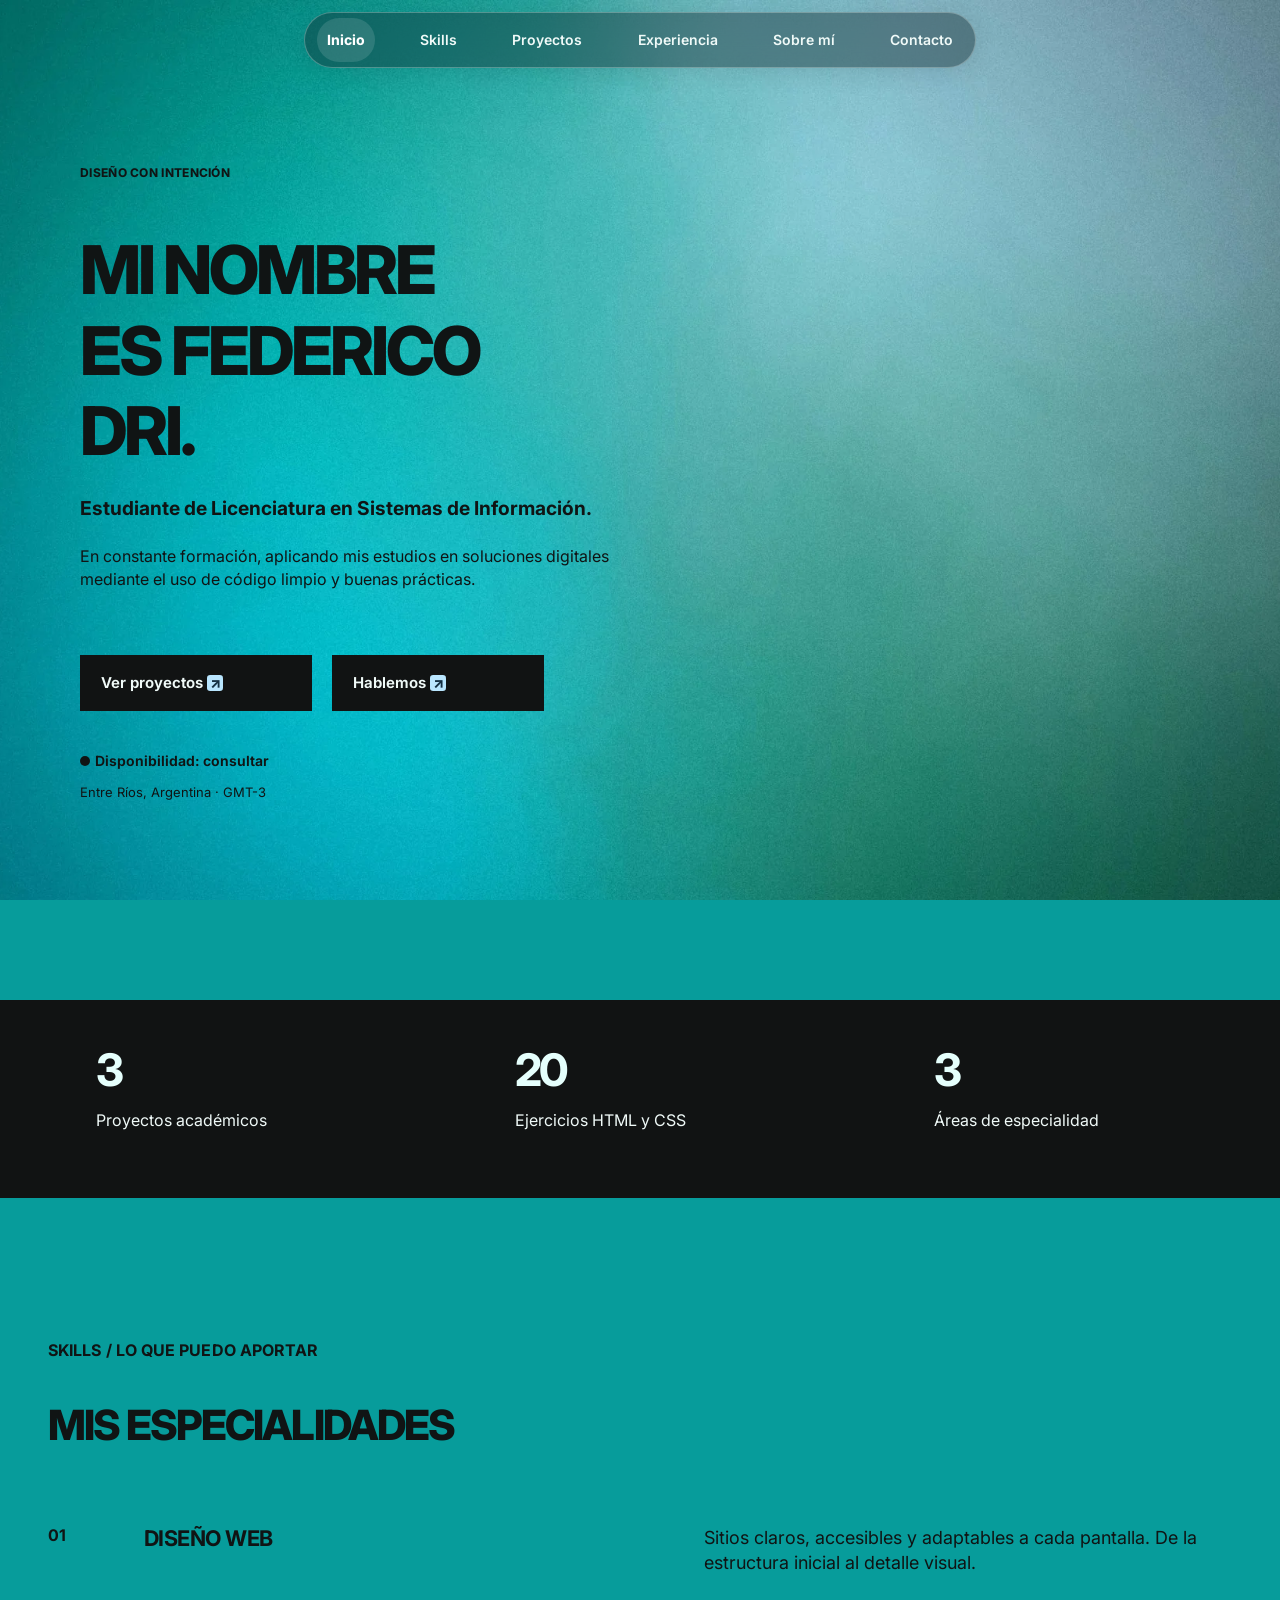
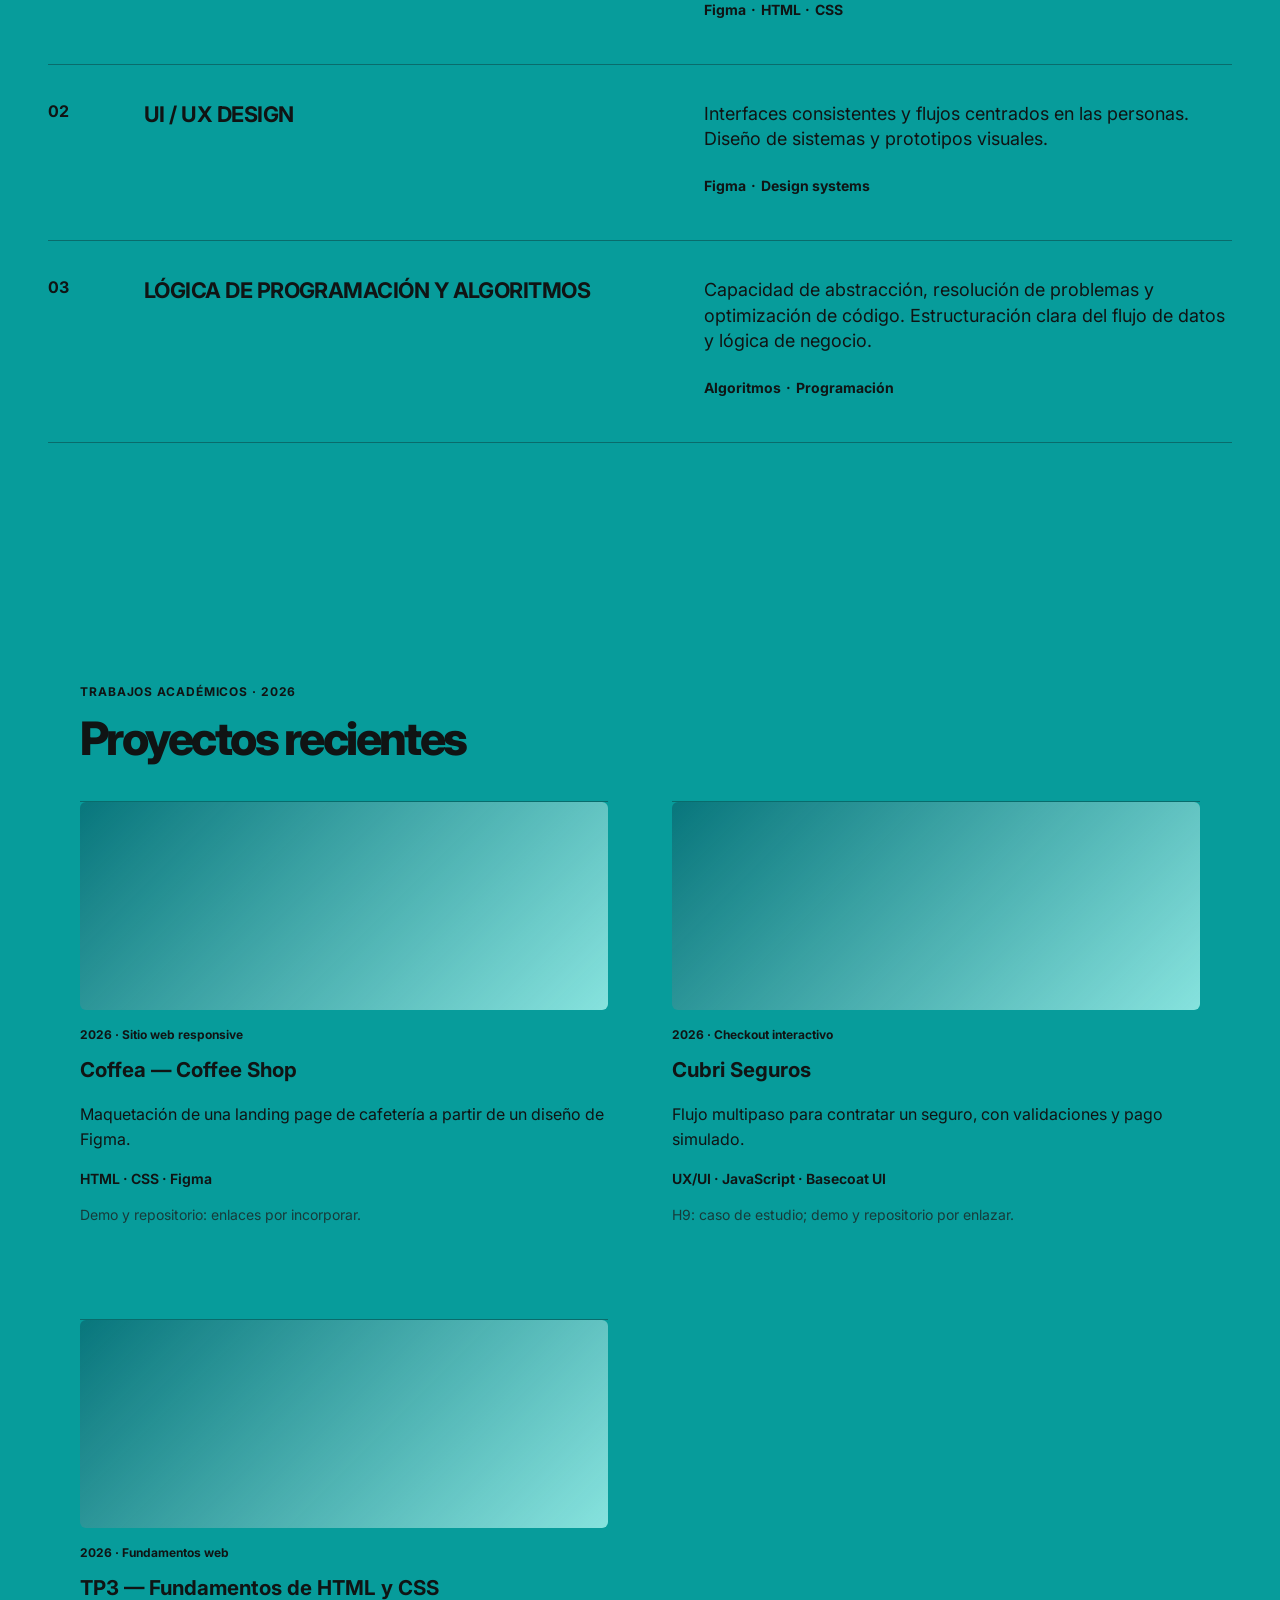
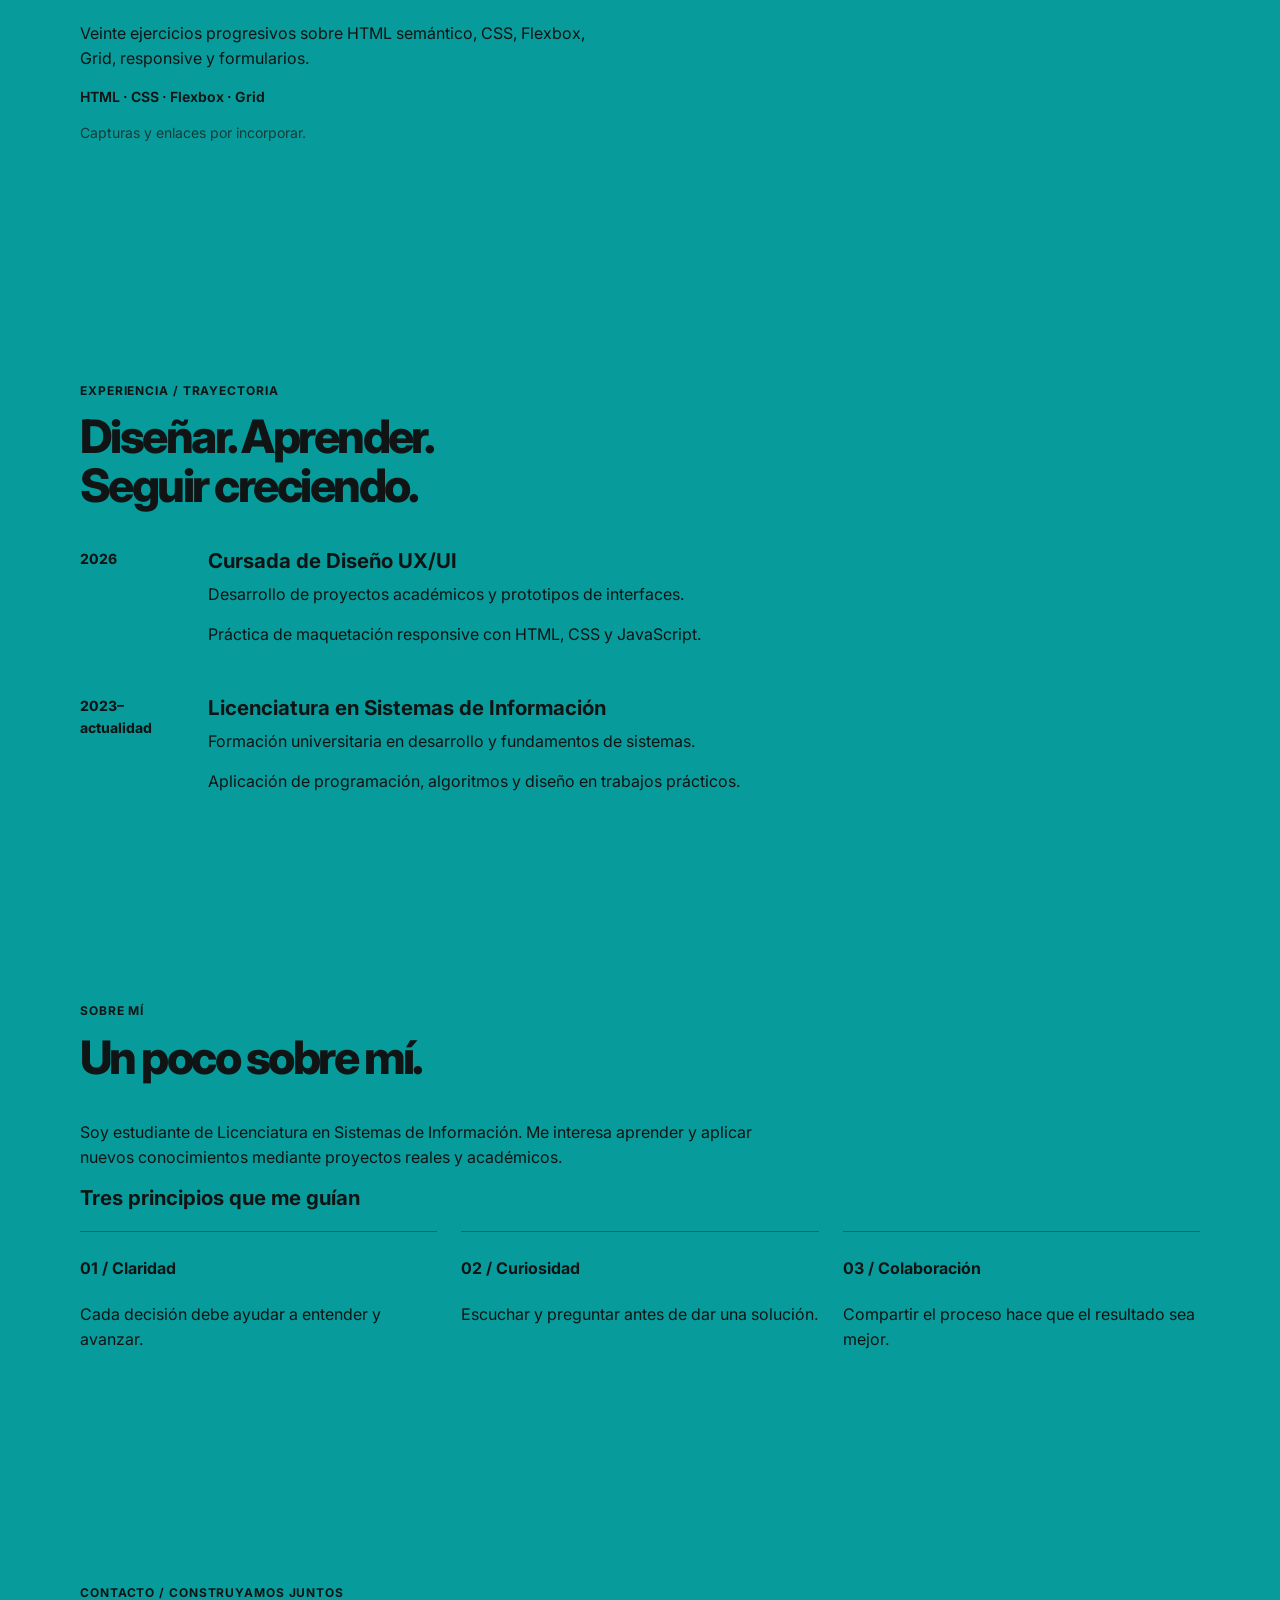
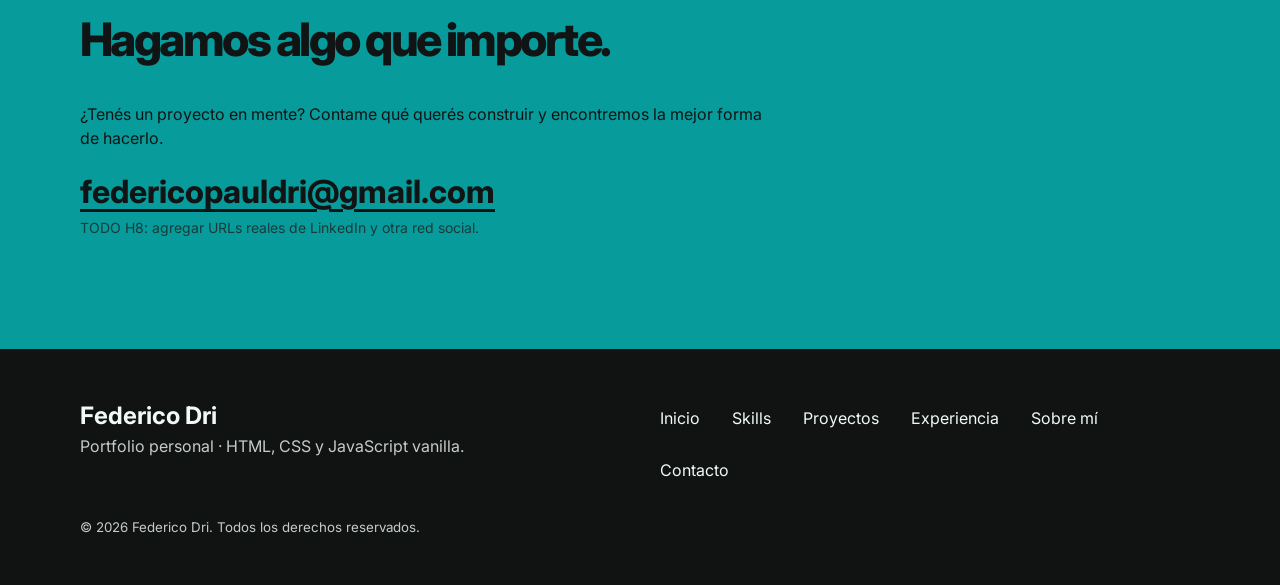
==== index.html @ 5d0cd172 "implementación de sección de habilidades responsive" ====
<!doctype html>
<html lang="es">
<head>
  <meta charset="utf-8">
  <meta name="viewport" content="width=device-width, initial-scale=1">
  <meta name="theme-color" content="#102322">
  <meta name="description" content="Portfolio de Federico Dri, estudiante de Licenciatura en Sistemas de Información. Proyectos académicos de desarrollo web y diseño UX/UI.">
  <meta property="og:type" content="website">
  <meta property="og:locale" content="es_AR">
  <meta property="og:title" content="Federico Dri | Portfolio personal">
  <meta property="og:description" content="Proyectos de desarrollo web, HTML, CSS y UX/UI realizados durante mi formación.">
  <!-- TODO H10: reemplazar con la URL HTTPS absoluta tras publicar el sitio. -->
  <meta property="og:image" content="assets/og/portada-prototipo.webp">
  <link rel="icon" type="image/svg+xml" href="assets/icons/favicon.svg">
  <!-- Inter como aproximación visual; confirmar familia y pesos exactos en Figma. -->
  <link rel="preconnect" href="https://fonts.googleapis.com">
  <link rel="preconnect" href="https://fonts.gstatic.com" crossorigin>
  <link href="https://fonts.googleapis.com/css2?family=Inter:wght@400;500;600;650;700;750;800&display=swap" rel="stylesheet">
  <link rel="stylesheet" href="css/tokens.css">
  <link rel="stylesheet" href="css/base.css">
  <link rel="stylesheet" href="css/layout.css">
  <link rel="stylesheet" href="css/components.css">
  <link rel="stylesheet" href="css/responsive.css">
  <script src="js/main.js" defer></script>
  <title>Federico Dri | Portfolio personal</title>
</head>
<body>
  <a class="skip-link" href="#contenido">Saltar al contenido principal</a>

  <!-- H3: navbar flotante desktop, cápsula FD + menú mobile accesible. -->
  <header class="site-header">
    <div class="container site-header__inner">
      <a class="brand" href="#inicio" aria-label="Federico Dri, ir al inicio">FD</a>
      <button class="menu-toggle" type="button" aria-label="Abrir menú" aria-controls="navegacion-principal" aria-expanded="false">
        <span aria-hidden="true"></span><span aria-hidden="true"></span><span aria-hidden="true"></span>
      </button>
      <nav class="site-nav" id="navegacion-principal" aria-label="Navegación principal">
        <ul class="site-nav__list">
          <li><a href="#inicio" aria-current="location">Inicio</a></li>
          <li><a href="#skills">Skills</a></li>
          <li><a href="#proyectos">Proyectos</a></li>
          <li><a href="#experiencia">Experiencia</a></li>
          <li><a href="#sobre-mi">Sobre mí</a></li>
          <li><a href="#contacto">Contacto</a></li>
        </ul>
      </nav>
    </div>
  </header>

  <main id="contenido">
    <!-- H4: Hero y métricas basados en las exportaciones desktop 1920px y mobile 390px. -->
    <section class="section section--hero" id="inicio" aria-labelledby="titulo-inicio">
      <div class="container hero-content">
        <div class="hero-main">
          <p class="eyebrow hero-eyebrow">Diseño con intención</p>
          <h1 class="hero-title" id="titulo-inicio"><span class="hero-title__line">Mi nombre</span> <span class="hero-title__line">es Federico</span> <span class="hero-title__line">Dri.</span></h1>
          <p class="hero-role">Estudiante de Licenciatura en Sistemas de Información.</p>
          <p class="hero-description">En constante formación, aplicando mis estudios en soluciones digitales mediante el uso de código limpio y buenas prácticas.</p>
          <div class="actions hero-actions">
            <a class="button button--primary" href="#proyectos">Ver proyectos <span class="button__arrow" aria-hidden="true">↗</span></a>
            <a class="button button--secondary" href="#contacto">Hablemos <span class="button__arrow" aria-hidden="true">↗</span></a>
          </div>
        </div>
        <div class="hero-meta">
          <p class="availability">Disponibilidad: consultar</p>
          <p class="location">Entre Ríos, Argentina · GMT-3</p>
        </div>
      </div>
    </section>

    <section class="section section--metrics" id="metricas" aria-labelledby="titulo-metricas">
      <div class="container">
        <h2 class="visually-hidden" id="titulo-metricas">Mi trabajo en números</h2>
        <div class="metrics-grid">
          <!-- Cifras académicas verificables: no se atribuyen años de experiencia laboral. -->
          <div class="metric"><strong>3</strong><span>Proyectos académicos</span></div>
          <div class="metric"><strong>20</strong><span>Ejercicios HTML y CSS</span></div>
          <div class="metric"><strong>3</strong><span>Áreas de especialidad</span></div>
        </div>
      </div>
    </section>

    <!-- H5 — Skills: una sola lista semántica, dos composiciones responsive según Figma. -->
    <section class="section section--skills" id="skills" aria-labelledby="titulo-skills">
      <div class="container">
        <p class="eyebrow skills-eyebrow">
          <span class="skills-desktop-only">Skills / Lo que puedo aportar</span>
          <span class="skills-mobile-only">Skills / Mis especialidades</span>
        </p>
        <h2 class="skills-title" id="titulo-skills">
          Mis especialidades
        </h2>
        <ol class="skills-grid" aria-label="Especialidades y herramientas">
          <li class="skill-row">
            <span class="skill-row__number" aria-hidden="true">01</span>
            <h3>Diseño web</h3>
            <div class="skill-row__details">
              <p>Sitios claros, accesibles y adaptables a cada pantalla. De la estructura inicial al detalle visual.</p>
              <ul class="skill-row__tools" aria-label="Herramientas de diseño web">
                <li>Figma</li><li>HTML</li><li>CSS</li>
              </ul>
            </div>
          </li>
          <li class="skill-row">
            <span class="skill-row__number" aria-hidden="true">02</span>
            <h3>UI / UX Design</h3>
            <div class="skill-row__details">
              <p>Interfaces consistentes y flujos centrados en las personas. Diseño de sistemas y prototipos visuales.</p>
              <ul class="skill-row__tools" aria-label="Herramientas de UI y UX">
                <li>Figma</li><li>Design systems</li>
              </ul>
            </div>
          </li>
          <li class="skill-row">
            <span class="skill-row__number" aria-hidden="true">03</span>
            <h3>Lógica de programación y algoritmos</h3>
            <div class="skill-row__details">
              <p>Capacidad de abstracción, resolución de problemas y optimización de código. Estructuración clara del flujo de datos y lógica de negocio.</p>
              <ul class="skill-row__tools" aria-label="Conocimientos de programación">
                <li>Algoritmos</li><li>Programación</li>
              </ul>
            </div>
          </li>
        </ol>
      </div>
    </section>

    <!-- H6: sustituir los espacios visuales por capturas auténticas de cada trabajo. -->
    <section class="section" id="proyectos" aria-labelledby="titulo-proyectos">
      <div class="container">
        <p class="eyebrow">Trabajos académicos · 2026</p>
        <h2 id="titulo-proyectos">Proyectos recientes</h2>
        <div class="projects-grid">
          <article class="project-card">
            <div class="project-card__media" role="img" aria-label="Imagen de Coffea pendiente de incorporar"></div>
            <div class="project-card__body">
              <p class="project-card__year">2026 · Sitio web responsive</p>
              <h3>Coffea — Coffee Shop</h3>
              <p>Maquetación de una landing page de cafetería a partir de un diseño de Figma.</p>
              <p class="tags">HTML · CSS · Figma</p>
              <p class="pending-note">Demo y repositorio: enlaces por incorporar.</p>
            </div>
          </article>
          <article class="project-card">
            <div class="project-card__media" role="img" aria-label="Imagen de Cubri Seguros pendiente de incorporar"></div>
            <div class="project-card__body">
              <p class="project-card__year">2026 · Checkout interactivo</p>
              <h3>Cubri Seguros</h3>
              <p>Flujo multipaso para contratar un seguro, con validaciones y pago simulado.</p>
              <p class="tags">UX/UI · JavaScript · Basecoat UI</p>
              <p class="pending-note">H9: caso de estudio; demo y repositorio por enlazar.</p>
            </div>
          </article>
          <article class="project-card">
            <div class="project-card__media" role="img" aria-label="Imagen del TP3 de HTML y CSS pendiente de incorporar"></div>
            <div class="project-card__body">
              <p class="project-card__year">2026 · Fundamentos web</p>
              <h3>TP3 — Fundamentos de HTML y CSS</h3>
              <p>Veinte ejercicios progresivos sobre HTML semántico, CSS, Flexbox, Grid, responsive y formularios.</p>
              <p class="tags">HTML · CSS · Flexbox · Grid</p>
              <p class="pending-note">Capturas y enlaces por incorporar.</p>
            </div>
          </article>
        </div>
      </div>
    </section>

    <!-- H7: completar la línea de tiempo usando únicamente experiencias reales. -->
    <section class="section" id="experiencia" aria-labelledby="titulo-experiencia">
      <div class="container">
        <p class="eyebrow">Experiencia / Trayectoria</p>
        <h2 id="titulo-experiencia">Diseñar. Aprender. Seguir creciendo.</h2>
        <ol class="timeline">
          <li><span class="timeline__date">2026</span><div><h3>Cursada de Diseño UX/UI</h3><p>Desarrollo de proyectos académicos y prototipos de interfaces.</p><p>Práctica de maquetación responsive con HTML, CSS y JavaScript.</p></div></li>
          <li><span class="timeline__date">2023–actualidad</span><div><h3>Licenciatura en Sistemas de Información</h3><p>Formación universitaria en desarrollo y fundamentos de sistemas.</p><p>Aplicación de programación, algoritmos y diseño en trabajos prácticos.</p></div></li>
        </ol>
      </div>
    </section>

    <!-- H8: incorporar retrato y revisar el texto definitivo. -->
    <section class="section" id="sobre-mi" aria-labelledby="titulo-sobre-mi">
      <div class="container">
        <p class="eyebrow">Sobre mí</p>
        <h2 id="titulo-sobre-mi">Un poco sobre mí.</h2>
        <p class="section-intro">Soy estudiante de Licenciatura en Sistemas de Información. Me interesa aprender y aplicar nuevos conocimientos mediante proyectos reales y académicos.</p>
        <h3>Tres principios que me guían</h3>
        <div class="principles-grid">
          <article class="info-card"><h4>01 / Claridad</h4><p>Cada decisión debe ayudar a entender y avanzar.</p></article>
          <article class="info-card"><h4>02 / Curiosidad</h4><p>Escuchar y preguntar antes de dar una solución.</p></article>
          <article class="info-card"><h4>03 / Colaboración</h4><p>Compartir el proceso hace que el resultado sea mejor.</p></article>
        </div>
        <!-- TODO H8: imagen personal con texto alternativo significativo. -->
      </div>
    </section>

    <section class="section section--contact" id="contacto" aria-labelledby="titulo-contacto">
      <div class="container">
        <p class="eyebrow">Contacto / Construyamos juntos</p>
        <h2 id="titulo-contacto">Hagamos algo que importe.</h2>
        <p class="section-intro">¿Tenés un proyecto en mente? Contame qué querés construir y encontremos la mejor forma de hacerlo.</p>
        <a class="contact-email" href="mailto:federicopauldri@gmail.com">federicopauldri@gmail.com</a>
        <p class="pending-note">TODO H8: agregar URLs reales de LinkedIn y otra red social.</p>
      </div>
    </section>
  </main>

  <footer class="site-footer">
    <div class="container footer-inner">
      <div><strong>Federico Dri</strong><p>Portfolio personal · HTML, CSS y JavaScript vanilla.</p></div>
      <nav aria-label="Navegación de pie de página">
        <ul class="footer-links">
          <li><a href="#inicio">Inicio</a></li>
          <li><a href="#skills">Skills</a></li>
          <li><a href="#proyectos">Proyectos</a></li>
          <li><a href="#experiencia">Experiencia</a></li>
          <li><a href="#sobre-mi">Sobre mí</a></li>
          <li><a href="#contacto">Contacto</a></li>
        </ul>
      </nav>
      <small>© 2026 Federico Dri. Todos los derechos reservados.</small>
    </div>
  </footer>
</body>
</html>
---- css/tokens.css ----
/*
 * H2 — Design System / tokens globales.
 * Valores ajustados visualmente con las exportaciones de Figma.
 * Pueden afinarse contra los valores numéricos del panel Design de Figma.
 * Escala espacial: base 4 px (rem basado en 16 px).
 */
:root {
  color-scheme: light;

  /* Colores principales */
  --color-ink: #101414;
  --color-muted: #173b3a;
  --color-on-dark: #f0faf8;
  --color-surface: #111313;
  --color-surface-soft: #163b3a;
  --color-accent: #8cece7;
  --color-accent-deep: #007f80;
  --color-line: rgb(16 20 20 / 35%);
  --color-line-inverse: rgb(240 250 248 / 28%);
  --color-focus: #fff8b8;
  --color-selection: #adf7f1;
  --color-bg-fallback: #079c9b;
  --color-header: rgb(14 35 34 / 95%);
  --color-header-glass: rgb(17 39 43 / 42%);

  /* Familia principal aproximada desde la referencia Figma.
     Importada desde Google Fonts con font-display: swap. */
  --font-body: 'Inter', 'Segoe UI', Arial, sans-serif;

  /* Escala tipográfica (fluida cuando corresponde) */
  --type-xs: 0.75rem;                        /* 12 px */
  --type-sm: 0.875rem;                       /* 14 px */
  --type-base: 1rem;                         /* 16 px */
  --type-lead: clamp(1.05rem, 1.5vw, 1.3rem);
  --type-h1: clamp(2.75rem, 5.2vw, 6rem);
  --type-h2: clamp(2rem, 3.6vw, 4.1rem);
  --type-h3: clamp(1.125rem, 1.6vw, 1.5rem);
  --line-tight: 1.06;
  --line-body: 1.55;
  --tracking-heading: -0.055em;
  --tracking-label: 0.075em;

  /* Sistema de espaciado de 4 / 8 px */
  --space-1: 0.25rem;
  --space-2: 0.5rem;
  --space-3: 0.75rem;
  --space-4: 1rem;
  --space-5: 1.25rem;
  --space-6: 1.5rem;
  --space-8: 2rem;
  --space-10: 2.5rem;
  --space-12: 3rem;
  --space-16: 4rem;
  --space-20: 5rem;
  --space-24: 6rem;

  /* Radios, dimensiones y animación */
  --radius-sm: 0.375rem;
  --radius-md: 0.75rem;
  --radius-pill: 999px;
  --container-width: 1120px;
  --skills-container-width: 85rem; /* 1360px, sección Skills desktop de Figma */
  --header-height: 6rem; /* margen de seguridad para las anclas */
  --nav-max-width: 42rem;
  --nav-height-mobile: 4rem;
  --nav-height-desktop: 3.5rem;
  --section-space: clamp(4.5rem, 9vw, 8rem);
  --duration-fast: 160ms;
  --duration-base: 240ms;
  --ease-out: cubic-bezier(0.2, 0.8, 0.2, 1);
}
---- css/base.css ----
/* H2 — reglas base y criterios globales de legibilidad y accesibilidad. */
*, *::before, *::after { box-sizing: border-box; }
html {
  background-color: var(--color-bg-fallback);
  scroll-padding-top: calc(var(--header-height) + var(--space-4));
  -webkit-text-size-adjust: 100%;
  text-size-adjust: 100%;
}
body {
  margin: 0;
  min-width: 320px;
  color: var(--color-ink);
  font-family: var(--font-body);
  font-size: var(--type-base);
  line-height: var(--line-body);
  /* H3: una sola textura detrás de toda la página, sin repeat-y en mobile. */
  background: transparent;
  isolation: isolate;
  -webkit-font-smoothing: antialiased;
}
/* Capa fija: el contenido se desplaza sin que la imagen se reinicie por secciones. */
body::before {
  content: '';
  position: fixed;
  inset: 0;
  z-index: -1;
  pointer-events: none;
  background: var(--color-bg-fallback) url('../assets/backgrounds/fondo-portfolio.webp') center / cover no-repeat;
}
::selection { background: var(--color-selection); color: var(--color-ink); }
img, picture, video, svg { display: block; max-width: 100%; }
img { height: auto; }
a { color: inherit; text-underline-offset: 0.19em; }
a:hover { text-decoration-thickness: 0.13em; }
button, input, textarea, select { font: inherit; }
button { cursor: pointer; }
:focus-visible {
  outline: 3px solid var(--color-focus);
  outline-offset: 4px;
  box-shadow: 0 0 0 5px var(--color-ink);
}
/* Si el elemento está sobre un fondo claro, el contraste del foco se mantiene. */
:where(main) :focus-visible { outline-color: var(--color-ink); box-shadow: 0 0 0 5px var(--color-focus); }
.visually-hidden {
  position: absolute;
  width: 1px;
  height: 1px;
  padding: 0;
  margin: -1px;
  overflow: hidden;
  clip: rect(0, 0, 0, 0);
  white-space: nowrap;
  border: 0;
}
.skip-link {
  position: fixed;
  z-index: 100;
  top: var(--space-2);
  left: var(--space-2);
  padding: var(--space-3) var(--space-4);
  background: var(--color-on-dark);
  color: var(--color-ink);
  border-radius: var(--radius-sm);
  transform: translateY(-160%);
}
.skip-link:focus { transform: translateY(0); }
.section { scroll-margin-top: calc(var(--header-height) + var(--space-4)); }
@media (prefers-reduced-motion: no-preference) {
  html { scroll-behavior: smooth; }
}
@media (prefers-reduced-motion: reduce) {
  *, *::before, *::after {
    scroll-behavior: auto !important;
    animation-duration: 0.01ms !important;
    animation-iteration-count: 1 !important;
    transition-duration: 0.01ms !important;
  }
}
---- css/layout.css ----
/* H2 — layout global. Se afinan composiciones particulares en H3–H8. */
.container {
  width: min(calc(100% - 2 * var(--space-5)), var(--container-width));
  margin-inline: auto;
}
.section { padding-block: var(--section-space); }
/* H4 — mobile first. El alto reproduce el ritmo de la pantalla de 390 × 1386.
   La sección se estira si el texto aumenta de tamaño por accesibilidad. */
.section--hero {
  display: flex;
  min-height: 69.5rem;
  padding-top: calc(var(--space-12) + var(--space-2));
  padding-bottom: var(--space-6);
}
.section--hero > .container {
  width: min(calc(100% - 3rem), var(--container-width));
}
/* H4 fix: no hacer crecer horizontalmente el hijo flex.
   Se respeta el ancho maximo del .container y los margenes auto lo centran. */
.hero-content {
  flex: 0 1 auto;
  display: flex;
  flex-direction: column;
  justify-content: space-between;
  min-width: 0;
  gap: var(--space-16);
}
.hero-main { min-width: 0; }
.hero-description { max-width: 37rem; }
.section-intro { max-width: 44rem; }
.metrics-grid, .skills-grid, .projects-grid, .principles-grid {
  display: grid;
  grid-template-columns: minmax(0, 1fr);
  gap: var(--space-6);
}
.actions { display: flex; flex-wrap: wrap; gap: var(--space-3); }
.timeline {
  display: grid;
  gap: var(--space-8);
  margin: 0;
  padding: 0;
  list-style: none;
}
.timeline li {
  display: grid;
  grid-template-columns: minmax(5rem, 7rem) minmax(0, 1fr);
  gap: var(--space-4);
}
.site-footer {
  background: var(--color-surface);
  color: var(--color-on-dark);
  padding-block: var(--space-12);
}
.footer-inner { display: grid; gap: var(--space-6); }

/* La barra de métricas conserva tres columnas incluso en mobile. */
.section--metrics > .container { width: min(calc(100% - 3rem), 105.75rem); }
.metrics-grid { grid-template-columns: repeat(3, minmax(0, 1fr)); gap: var(--space-3); }

/* H5 — sección Skills: ancho del prototipo independiente del Hero ya aprobado. */
.section--skills > .container {
  width: min(calc(100% - 3rem), var(--skills-container-width));
}
---- css/components.css ----
/* H3 — cabecera accesible y responsive, fiel a la navegación de Figma. */
.site-header {
  position: sticky;
  top: 0;
  z-index: 50;
  padding-top: var(--space-3);
  color: var(--color-on-dark);
  background: transparent;
}
.site-header__inner {
  position: relative;
  display: flex;
  align-items: center;
  justify-content: space-between;
  gap: var(--space-4);
  width: min(calc(100% - 2 * var(--space-3)), var(--nav-max-width));
  min-height: var(--nav-height-mobile);
  margin-inline: auto;
  padding-inline: var(--space-3);
  border: 1px solid var(--color-line-inverse);
  border-radius: var(--radius-pill);
  background: var(--color-header);
  box-shadow: 0 4px 24px rgb(0 0 0 / 10%);
}
.brand {
  flex: 0 0 auto;
  font-weight: 800;
  font-size: 1.625rem;
  line-height: 1;
  letter-spacing: -0.06em;
  text-decoration: none;
}
.site-nav__list, .footer-links {
  display: flex;
  flex-wrap: wrap;
  align-items: center;
  gap: var(--space-2) var(--space-4);
  padding: 0;
  margin: 0;
  list-style: none;
}
.site-nav a, .footer-links a {
  display: inline-flex;
  align-items: center;
  justify-content: center;
  min-height: 2.75rem;
  padding: 0.55rem 0.5rem;
  text-decoration: none;
  transition: color var(--duration-fast) var(--ease-out), background-color var(--duration-fast) var(--ease-out);
}
.site-nav a { border-radius: var(--radius-pill); font-size: var(--type-sm); font-weight: 600; }
.site-nav a:hover { color: white; background: rgb(255 255 255 / 13%); }
.site-nav a[aria-current="location"] { color: #fff; background: rgb(255 255 255 / 12%); font-weight: 750; }
.site-nav a:active { color: var(--color-accent); background: rgb(255 255 255 / 20%); }
.footer-links a:hover { text-decoration: underline; }
.footer-links a:active { color: var(--color-accent); }
/* Botón nativo: Enter y Space funcionan sin listeners adicionales. */
.menu-toggle {
  display: none;
  flex: 0 0 auto;
  width: 2.75rem;
  height: 2.75rem;
  padding: 0;
  border: 1px solid var(--color-line-inverse);
  border-radius: var(--radius-pill);
  background: transparent;
  color: inherit;
  align-items: center;
  justify-content: center;
  flex-direction: column;
  gap: 5px;
  transition: background-color var(--duration-fast) var(--ease-out), border-color var(--duration-fast) var(--ease-out);
}
.menu-toggle:hover { background: rgb(255 255 255 / 13%); border-color: var(--color-on-dark); }
.menu-toggle:active { background: rgb(255 255 255 / 23%); }
.menu-toggle span {
  display: block;
  width: 1.25rem;
  height: 2px;
  border-radius: 2px;
  background: currentColor;
  transition: transform var(--duration-fast) var(--ease-out), opacity var(--duration-fast) var(--ease-out);
}
.menu-toggle[aria-expanded="true"] span:first-child { transform: translateY(7px) rotate(45deg); }
.menu-toggle[aria-expanded="true"] span:nth-child(2) { opacity: 0; }
.menu-toggle[aria-expanded="true"] span:last-child { transform: translateY(-7px) rotate(-45deg); }
.eyebrow {
  text-transform: uppercase;
  font-size: var(--type-xs);
  font-weight: 700;
  letter-spacing: var(--tracking-label);
}
h1, h2, h3, h4, p { margin-top: 0; }
h1, h2, h3, h4 { text-wrap: balance; }
h1 {
  max-width: 15ch;
  font-size: var(--type-h1);
  font-weight: 800;
  line-height: var(--line-tight);
  letter-spacing: var(--tracking-heading);
  text-transform: uppercase;
}
h2 {
  max-width: 19ch;
  font-size: var(--type-h2);
  font-weight: 800;
  line-height: var(--line-tight);
  letter-spacing: var(--tracking-heading);
}
h3 { font-size: var(--type-h3); font-weight: 700; line-height: 1.24; }
h4 { font-size: var(--type-base); font-weight: 700; }
p { max-width: 75ch; }
/* Botones generales: H4 redefine solo los que están dentro del Hero. */
.button {
  display: inline-flex;
  min-height: 2.75rem;
  align-items: center;
  justify-content: center;
  padding: 0.7rem var(--space-5);
  border: 2px solid var(--color-ink);
  border-radius: 0;
  text-decoration: none;
  font-size: var(--type-sm);
  font-weight: 650;
  transition: background-color var(--duration-base) var(--ease-out), color var(--duration-base) var(--ease-out), transform var(--duration-fast) var(--ease-out);
}
.button--primary { background: var(--color-surface); color: var(--color-on-dark); }
.button--secondary { background: var(--color-accent); color: var(--color-ink); }
.button--primary:hover { background: #243c3a; }
.button--secondary:hover { background: #bdf9f4; }
.button:active { transform: translateY(1px); }

/* H4 — tipografía y composición del Hero (sin afectar títulos de otras secciones). */
.hero-eyebrow {
  margin: 0 0 var(--space-8);
  font-size: var(--type-xs);
  font-weight: 750;
  line-height: 1.5;
  letter-spacing: 0.025em;
}
.hero-title {
  max-width: none;
  margin: 0 0 var(--space-4);
  font-size: clamp(2.4rem, 12.8vw, 3.125rem);
  line-height: 1.16;
  letter-spacing: -0.045em;
  font-weight: 800;
  text-transform: uppercase;
}
.hero-title__line { display: block; white-space: nowrap; }
.hero-role {
  max-width: 45rem;
  margin-bottom: var(--space-6);
  font-size: clamp(1.15rem, 5.7vw, 1.45rem);
  font-weight: 700;
  line-height: 1.3;
}
.hero-description {
  margin-bottom: 0;
  font-size: clamp(1rem, 5vw, 1.25rem);
  line-height: 1.3;
}
.hero-actions { margin-top: var(--space-5); }
/* El Figma usa dos botones negros rectangulares, tanto en desktop como en mobile. */
.hero-actions .button {
  display: inline-flex;
  justify-content: flex-start;
  min-height: 3.5rem;
  padding: 0.85rem var(--space-5);
  background: var(--color-surface);
  color: var(--color-on-dark);
  border: 1px solid var(--color-surface);
  font-size: 0.9375rem;
  font-weight: 650;
  line-height: 1.2;
  text-align: left;
}
.hero-actions .button:hover { background: #23413f; border-color: #23413f; }
.hero-actions .button:active { background: #2d5150; }
.button__arrow {
  display: inline-flex;
  align-items: center;
  justify-content: center;
  width: 1rem;
  height: 1rem;
  margin-left: 0.25rem;
  border-radius: 0.2rem;
  background: #b9e6ff;
  color: #132f43;
  font-size: 0.9rem;
  font-weight: 800;
  line-height: 1;
}
.hero-meta p { max-width: none; }
.hero-meta .availability {
  display: flex;
  align-items: center;
  gap: 0.3rem;
  margin: 0 0 var(--space-3);
  font-size: var(--type-sm);
  font-weight: 650;
  line-height: 1.4;
}
.hero-meta .availability::before {
  content: '';
  display: inline-block;
  width: 0.65rem;
  height: 0.65rem;
  flex: none;
  border-radius: 50%;
  background: var(--color-ink);
}
.hero-meta .location {
  margin: 0;
  font-size: 0.8125rem;
  line-height: 1.5;
}
/* H4: banda oscura y tres cifras visibles al final del primer frame. */
.section--metrics {
  display: flex;
  align-items: flex-start;
  min-height: 12.375rem;
  padding-block: var(--space-12) var(--space-8);
  background: var(--color-surface);
  color: var(--color-on-dark);
}
.metric { display: flex; flex-direction: column; min-width: 0; }
.metric strong {
  color: #e5fffc;
  font-size: clamp(2.2rem, 3.5vw, 3.625rem);
  font-weight: 750;
  line-height: 1;
  letter-spacing: -0.06em;
}
.metric span {
  max-width: 13rem;
  margin-top: var(--space-4);
  font-size: 0.875rem;
  line-height: 1.4;
  color: var(--color-on-dark);
}
.info-card { padding: var(--space-6) 0; border-top: 1px solid var(--color-line); }
.tags { font-size: var(--type-sm); font-weight: 650; }
.project-card { min-width: 0; border-top: 1px solid var(--color-line); }
.project-card__media {
  min-height: 13rem;
  border-radius: var(--radius-sm);
  background: linear-gradient(135deg, rgb(11 49 68 / 35%), rgb(178 250 244 / 75%));
}
.project-card__body { padding: var(--space-4) 0 var(--space-8); }
.project-card__year { font-size: var(--type-xs); font-weight: 700; }
.pending-note { font-size: var(--type-sm); color: var(--color-muted); }
.timeline__date { font-size: var(--type-sm); font-weight: 750; }
.timeline h3 { margin-bottom: var(--space-2); }
.contact-email {
  display: inline-block;
  max-width: 100%;
  font-size: clamp(1.1rem, 4.5vw, 2rem);
  font-weight: 750;
  overflow-wrap: anywhere;
}
.footer-inner strong { font-size: 1.5rem; }
.footer-inner p, .footer-inner small { color: rgb(240 250 248 / 80%); }

/* H5 — Skills: lista de especialidades con separadores (no tarjetas). */
.section--skills {
  padding-block: var(--space-12) 7rem;
}
.skills-desktop-only { display: none; }
.skills-mobile-only { display: inline; }
.skills-eyebrow {
  margin-bottom: 1.5rem;
  font-size: 0.8125rem;
  font-weight: 700;
  letter-spacing: 0.005em;
}
.skills-title {
  max-width: 16ch;
  margin: 0;
  font-size: clamp(2rem, 8.4vw, 2.25rem);
  font-weight: 800;
  line-height: 1.24;
  letter-spacing: -0.045em;
  text-transform: uppercase;
}
/* Es una lista en DOM: se apila en mobile sin perder el orden de lectura. */
.section--skills .skills-grid {
  display: block;
  margin: 2.75rem 0 0;
  padding: 0;
  list-style: none;
}
.skill-row {
  display: block;
  padding: 1.625rem 0 1.8rem;
  border-bottom: 1px solid var(--color-line);
  min-width: 0;
}
.skill-row:first-child { padding-top: 0; }
.skill-row__number,
.skill-row h3 {
  display: inline;
  vertical-align: baseline;
  font-size: clamp(1.125rem, 4.8vw, 1.3rem);
  font-weight: 700;
  line-height: 1.35;
  letter-spacing: -0.025em;
}
.skill-row__number::after { content: ' / '; white-space: pre; }
.skill-row h3 { margin: 0; text-transform: uppercase; }
.skill-row__details { min-width: 0; margin-top: 1rem; }
.skill-row__details p {
  max-width: 40rem;
  margin: 0;
  font-size: 1rem;
  line-height: 1.45;
}
.skill-row__tools {
  display: flex;
  flex-wrap: wrap;
  align-items: baseline;
  gap: 0 0.3rem;
  padding: 0;
  margin: 1.25rem 0 0;
  list-style: none;
  font-size: 0.875rem;
  font-weight: 700;
  line-height: 1.45;
}
.skill-row__tools li + li::before {
  content: '·';
  margin-right: 0.3rem;
}
---- css/responsive.css ----
/* H3 — navegación mobile-first. Los layouts de contenido se afinan en H4–H8. */
@media (max-width: 767px) {
  .site-header__inner { flex-wrap: wrap; }
  /* Sin JavaScript, el menú sigue visible y navegable dentro de la cabecera. */
  .site-nav {
    width: 100%;
    padding: var(--space-2);
    margin-bottom: var(--space-3);
    border-radius: var(--radius-md);
    background: var(--color-surface-soft);
  }
  /* Con JS, el menú se convierte en un panel desplegable. */
  .js .menu-toggle { display: inline-flex; }
  .js .site-nav {
    display: none;
    position: absolute;
    top: calc(100% + var(--space-2));
    left: 0;
    right: 0;
    width: auto;
    margin-bottom: 0;
    padding: var(--space-3);
    border: 1px solid var(--color-line-inverse);
    border-radius: var(--radius-md);
    box-shadow: 0 12px 32px rgb(0 0 0 / 22%);
  }
  .js .site-nav.is-open { display: block; }
  .site-nav__list { flex-direction: column; align-items: stretch; gap: var(--space-1); }
  .site-nav a { justify-content: flex-start; min-height: 2.75rem; padding: var(--space-3); }
  .hero-actions { flex-direction: column; align-items: stretch; gap: 0.875rem; }
  .hero-actions .button { width: 100%; }
  /* A 320px la segunda línea del título debe caber sin overflow. */
  .hero-title { font-size: clamp(2.35rem, 12.8vw, 3.125rem); }
}
@media (min-width: 768px) {
  .container { width: min(calc(100% - 2 * var(--space-12)), var(--container-width)); }
  .site-header .site-header__inner {
    width: min(calc(100% - 2 * var(--space-6)), var(--nav-max-width));
    min-height: var(--nav-height-desktop);
    padding: var(--space-1) var(--space-3);
    justify-content: center;
    background: var(--color-header-glass);
    backdrop-filter: blur(18px);
    -webkit-backdrop-filter: blur(18px);
  }
  .brand { display: none; }
  .site-nav { flex: 1 1 auto; min-width: 0; }
  .site-nav__list { justify-content: space-between; flex-wrap: nowrap; gap: var(--space-1); }
  .site-nav a { font-size: var(--type-sm); padding-inline: clamp(0.35rem, 0.8vw, 0.75rem); white-space: nowrap; }
  /* A partir de tablet el Hero es más compacto, con la disponibilidad cerca de los CTA. */
  .section--hero { min-height: 51rem; padding-top: var(--space-16); padding-bottom: var(--space-16); }
  .hero-content { display: block; }
  .hero-eyebrow { margin-bottom: var(--space-10); }
  .hero-title { font-size: clamp(4rem, 5.05vw, 6rem); line-height: 1.22; margin-bottom: var(--space-5); }
  .hero-role { font-size: clamp(1.125rem, 1.5vw, 1.6rem); margin-bottom: var(--space-6); }
  .hero-description { font-size: clamp(1rem, 1.1vw, 1.15rem); line-height: 1.45; }
  .hero-actions { margin-top: var(--space-12); gap: var(--space-5); }
  .hero-actions .button:first-child { min-width: 14.5rem; }
  .hero-actions .button:nth-child(2) { min-width: 13.25rem; }
  .hero-meta { margin-top: var(--space-10); }
  .section--metrics > .container { width: min(calc(100% - 2 * var(--space-12)), 105.75rem); }
  .metrics-grid { display: flex; justify-content: space-between; gap: var(--space-4); }
  .metric { flex: 0 1 15.625rem; }
  .metric span { font-size: var(--type-base); }
  .skills-grid, .principles-grid { grid-template-columns: repeat(3, minmax(0, 1fr)); }
  .projects-grid { grid-template-columns: repeat(2, minmax(0, 1fr)); }
  .footer-inner { grid-template-columns: repeat(2, minmax(0, 1fr)); }
  .footer-inner small { grid-column: 1 / -1; }
}
@media (min-width: 1200px) {
  .section { padding-block: var(--space-24); }
  .section--metrics { padding-block: var(--space-12) var(--space-8); }
  .section--hero { min-height: 58.25rem; padding-top: var(--space-24); padding-bottom: var(--space-12); }
  .hero-eyebrow { margin-bottom: var(--space-12); }
  .hero-title { font-size: clamp(4.2rem, 5vw, 6rem); line-height: 1.2; margin-bottom: var(--space-6); }
  .hero-role { font-size: clamp(1.2rem, 1.4vw, 1.6rem); }
  .hero-description { max-width: 36rem; }
  .hero-actions { margin-top: var(--space-16); }
  .section--metrics > .container { width: min(calc(100% - 12rem), 105.75rem); }
  .projects-grid { column-gap: var(--space-16); row-gap: var(--space-12); }
}

/* Dispositivos especialmente estrechos y zoom: limitar el ancho del título. */
@media (max-width: 359px) {
  .section--hero > .container { width: calc(100% - 2.5rem); }
  .hero-title { font-size: clamp(2.1rem, 11.8vw, 2.6rem); }
  .metric span { font-size: 0.78rem; }
}

/* H5: el ancho y la estructura de Skills se adaptan de forma independiente.
   El h2 cambia de frase visible según la referencia, manteniendo un único h2. */
@media (min-width: 768px) {
  .section--skills { padding-block: 6.75rem 8rem; }
  .section--skills > .container {
    width: min(calc(100% - 6rem), var(--skills-container-width));
  }
  .skills-mobile-only { display: none; }
  .skills-desktop-only { display: inline; }
  .skills-eyebrow { margin-bottom: 2.5rem; font-size: 1rem; }
  .skills-title { max-width: none; font-size: clamp(2.6rem, 3.2vw, 3.65rem); line-height: 1.1; }
  .section--skills .skills-grid { margin-top: 2.5rem; }
  .skill-row,
  .skill-row:first-child {
    display: grid;
    grid-template-columns: 3rem minmax(0, 1fr) minmax(0, 1fr);
    gap: 2.25rem;
    align-items: start;
    padding-block: 2.25rem 2.8rem;
  }
  .skill-row__number { display: block; font-size: 1rem; }
  .skill-row__number::after { content: none; }
  .skill-row h3 { display: block; font-size: clamp(1.35rem, 1.55vw, 1.75rem); line-height: 1.27; }
  .skill-row__details { margin-top: 0; }
  .skill-row__details p { font-size: 1.0625rem; line-height: 1.45; }
  .skill-row__tools { margin-top: 1.5rem; }
}
@media (min-width: 1200px) {
  .section.section--skills { padding-block: 8.75rem 9rem; }
  .skill-row,
  .skill-row:first-child {
    grid-template-columns: 3rem minmax(0, 32rem) minmax(0, 1fr);
    gap: 3rem;
    padding-block: 2.25rem 2.75rem;
  }
  .skill-row__details p { font-size: 1.125rem; line-height: 1.42; }
}
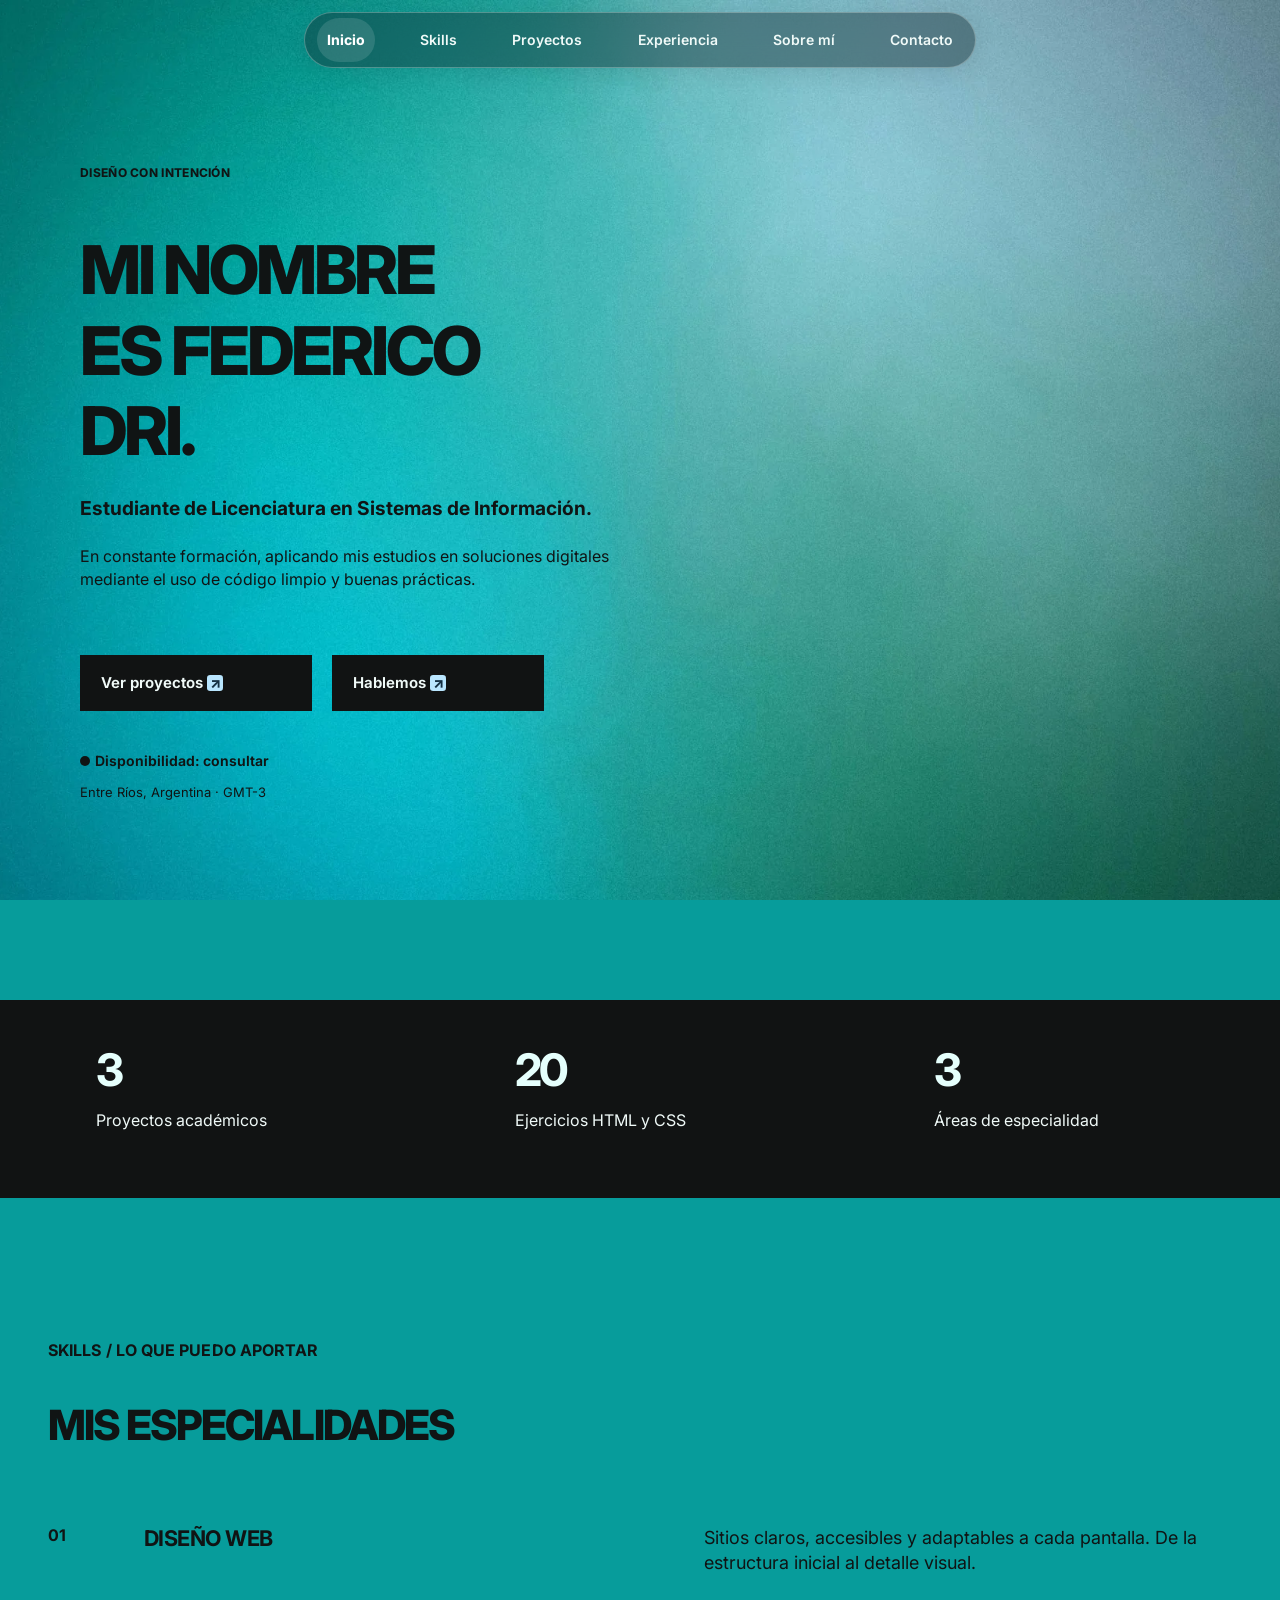
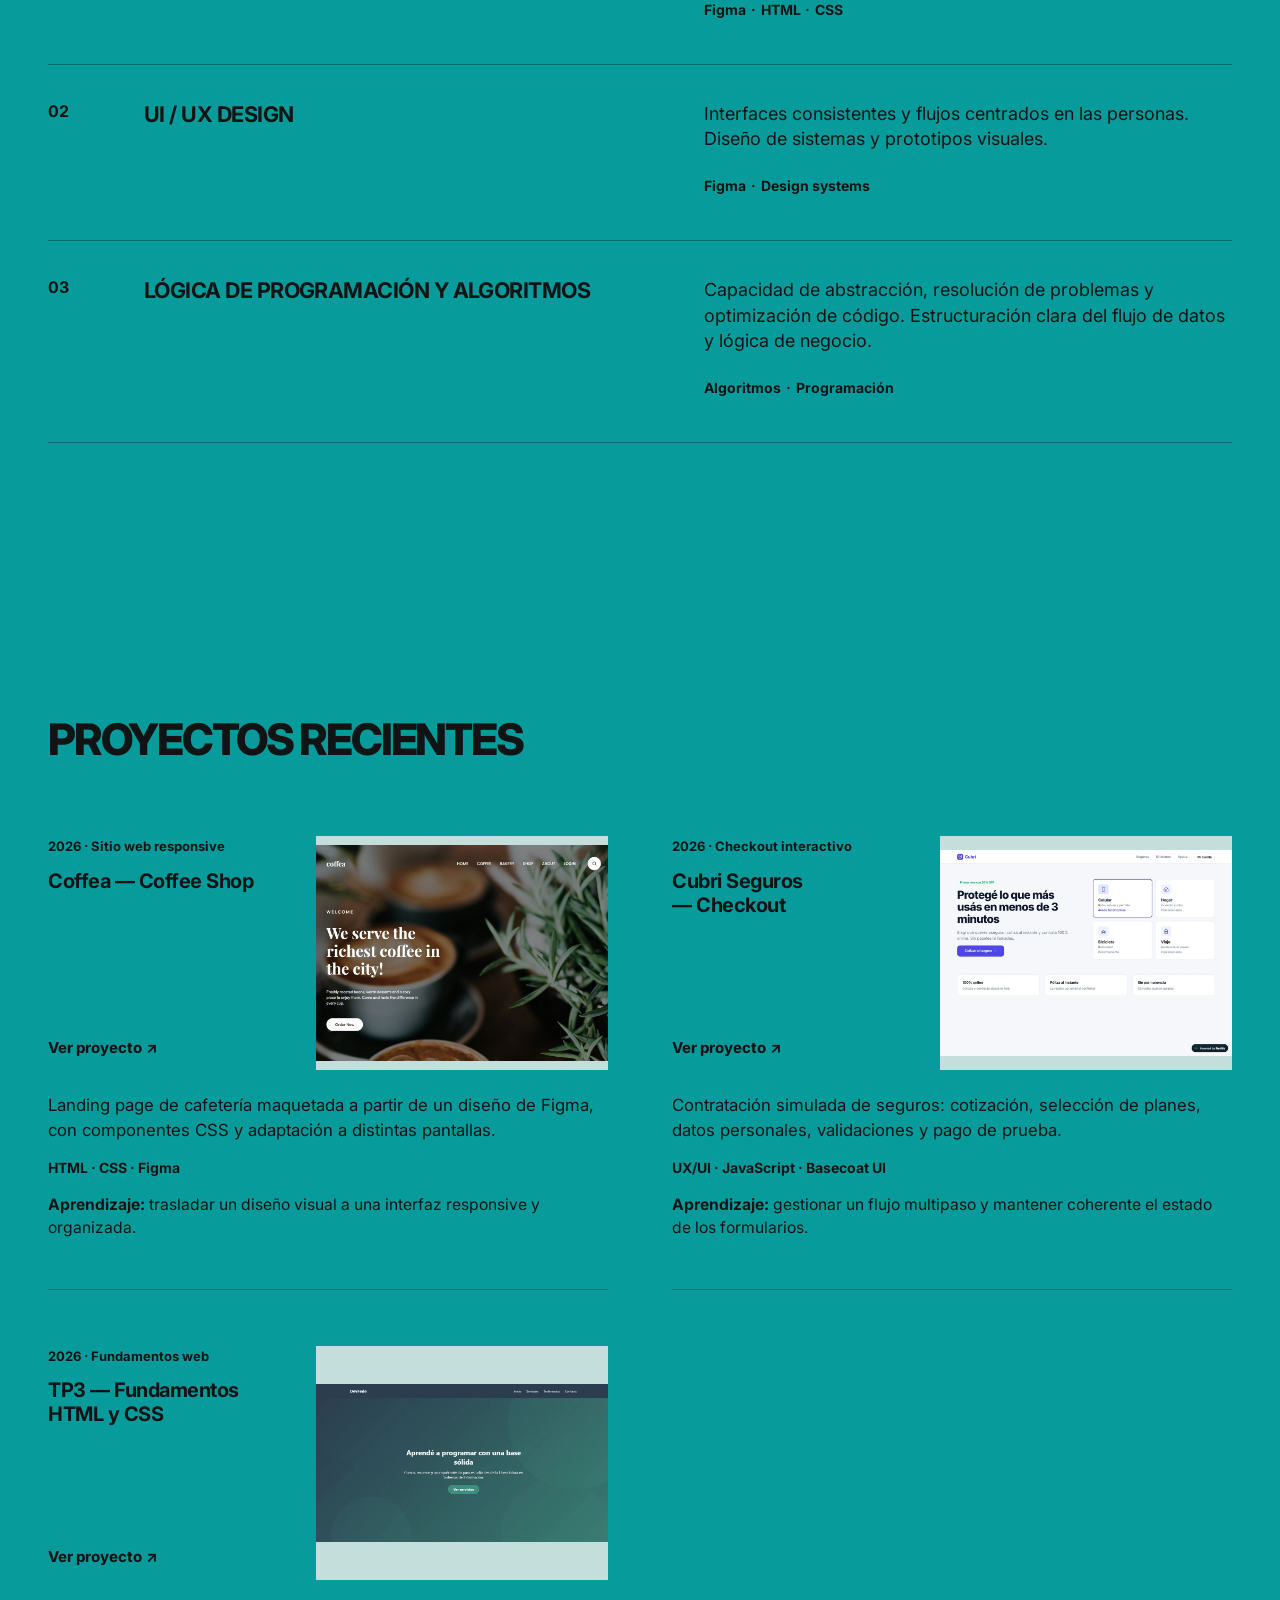
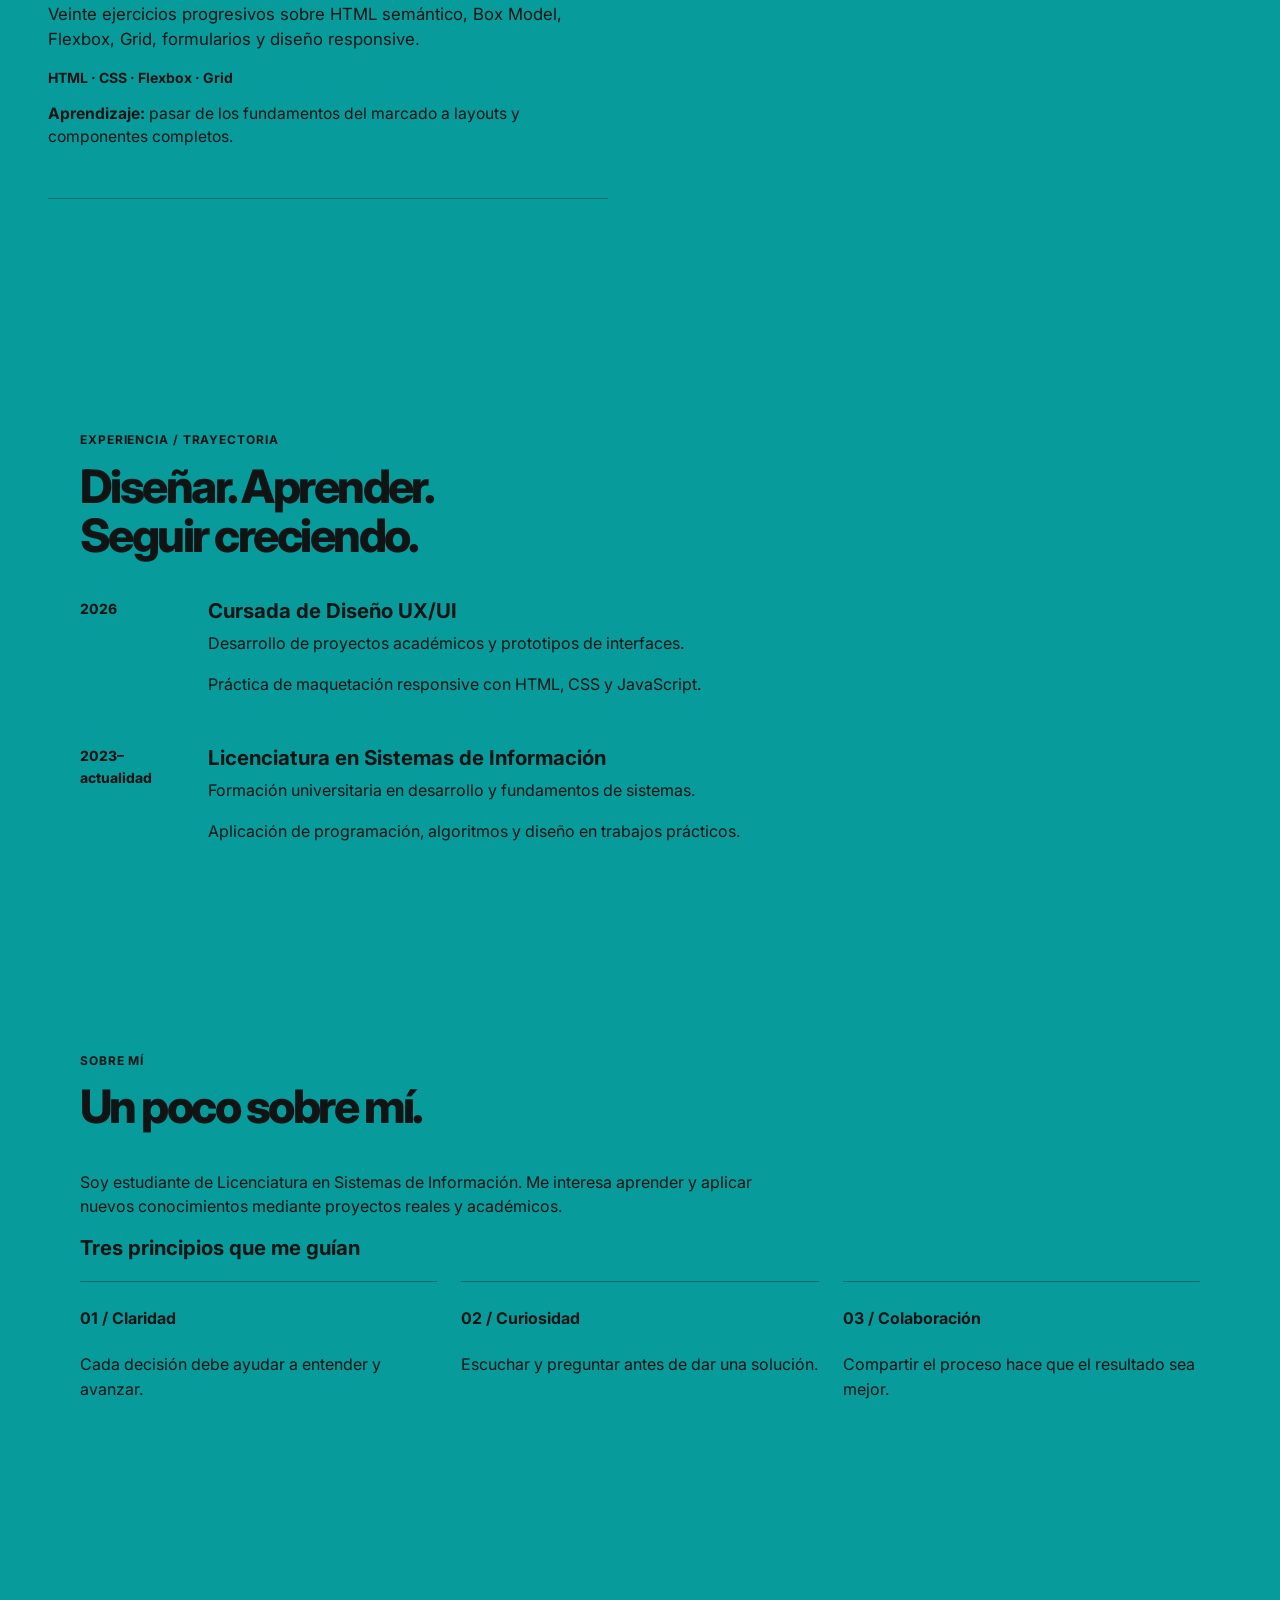
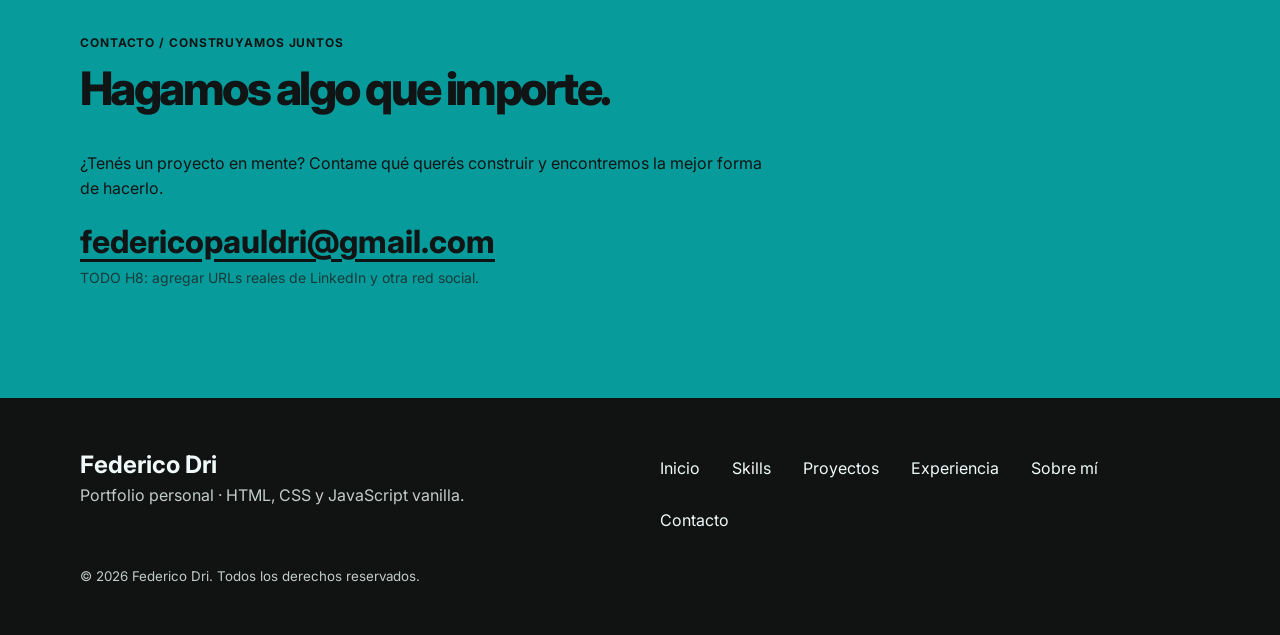
==== commit 33690967: "integración de proyectos académicos en la sección de proyectos" ====
--- a/index.html
+++ b/index.html
@@ -125,41 +125,53 @@
       </div>
     </section>
 
-    <!-- H6: sustituir los espacios visuales por capturas auténticas de cada trabajo. -->
-    <section class="section" id="proyectos" aria-labelledby="titulo-proyectos">
-      <div class="container">
-        <p class="eyebrow">Trabajos académicos · 2026</p>
-        <h2 id="titulo-proyectos">Proyectos recientes</h2>
+    <!-- H6 — capturas reales y enlaces externos a repositorios o demo; una sola grilla responsive. -->
+    <section class="section section--projects" id="proyectos" aria-labelledby="titulo-proyectos">
+      <div class="container">
+        <header class="projects-intro">
+          <p class="eyebrow projects-eyebrow">Proyectos / Selección</p>
+          <h2 id="titulo-proyectos" class="projects-heading">
+            <span class="projects-heading--desktop">Proyectos recientes</span>
+            <span class="projects-heading--mobile">Ideas que toman forma.</span>
+          </h2>
+          <p class="projects-subtitle">Tres trabajos académicos que muestran mi aprendizaje en diseño y desarrollo web.</p>
+        </header>
+
         <div class="projects-grid">
-          <article class="project-card">
-            <div class="project-card__media" role="img" aria-label="Imagen de Coffea pendiente de incorporar"></div>
-            <div class="project-card__body">
-              <p class="project-card__year">2026 · Sitio web responsive</p>
-              <h3>Coffea — Coffee Shop</h3>
-              <p>Maquetación de una landing page de cafetería a partir de un diseño de Figma.</p>
-              <p class="tags">HTML · CSS · Figma</p>
-              <p class="pending-note">Demo y repositorio: enlaces por incorporar.</p>
-            </div>
+          <article class="project-card" aria-labelledby="project-coffea-title">
+            <p class="project-card__year">2026 · Sitio web responsive</p>
+            <h3 id="project-coffea-title">Coffea — Coffee Shop</h3>
+            <a class="project-card__media" href="https://github.com/FedeD19/coffea-landing" target="_blank" rel="noopener noreferrer" aria-label="Ver repositorio de Coffea en GitHub (abre una pestaña nueva)">
+              <img src="assets/projects/coffea-tarjeta.webp" width="1100" height="812" loading="lazy" decoding="async" alt="Portada de Coffea: fotografía de café, navegación superior y mensaje principal de la cafetería">
+            </a>
+            <p class="project-card__description">Landing page de cafetería maquetada a partir de un diseño de Figma, con componentes CSS y adaptación a distintas pantallas.</p>
+            <p class="project-card__tags">HTML · CSS · Figma</p>
+            <p class="project-card__learning"><strong>Aprendizaje:</strong> trasladar un diseño visual a una interfaz responsive y organizada.</p>
+            <a class="project-card__link" href="https://github.com/FedeD19/coffea-landing" target="_blank" rel="noopener noreferrer">Ver proyecto <span aria-hidden="true">↗</span><span class="visually-hidden"> (abre una pestaña nueva)</span></a>
           </article>
-          <article class="project-card">
-            <div class="project-card__media" role="img" aria-label="Imagen de Cubri Seguros pendiente de incorporar"></div>
-            <div class="project-card__body">
-              <p class="project-card__year">2026 · Checkout interactivo</p>
-              <h3>Cubri Seguros</h3>
-              <p>Flujo multipaso para contratar un seguro, con validaciones y pago simulado.</p>
-              <p class="tags">UX/UI · JavaScript · Basecoat UI</p>
-              <p class="pending-note">H9: caso de estudio; demo y repositorio por enlazar.</p>
-            </div>
+
+          <article class="project-card" aria-labelledby="project-cubri-title">
+            <p class="project-card__year">2026 · Checkout interactivo</p>
+            <h3 id="project-cubri-title">Cubri Seguros — Checkout</h3>
+            <a class="project-card__media" href="https://cubriseguros.netlify.app/" target="_blank" rel="noopener noreferrer" aria-label="Abrir demo de Cubri Seguros en una pestaña nueva">
+              <img src="assets/projects/cubri-tarjeta.webp" width="1100" height="776" loading="lazy" decoding="async" alt="Inicio de Cubri Seguros: propuesta de seguros, botón para cotizar y opciones de cobertura">
+            </a>
+            <p class="project-card__description">Contratación simulada de seguros: cotización, selección de planes, datos personales, validaciones y pago de prueba.</p>
+            <p class="project-card__tags">UX/UI · JavaScript · Basecoat UI</p>
+            <p class="project-card__learning"><strong>Aprendizaje:</strong> gestionar un flujo multipaso y mantener coherente el estado de los formularios.</p>
+            <a class="project-card__link" href="https://cubriseguros.netlify.app/" target="_blank" rel="noopener noreferrer">Ver proyecto <span aria-hidden="true">↗</span><span class="visually-hidden"> (abre una pestaña nueva)</span></a>
           </article>
-          <article class="project-card">
-            <div class="project-card__media" role="img" aria-label="Imagen del TP3 de HTML y CSS pendiente de incorporar"></div>
-            <div class="project-card__body">
-              <p class="project-card__year">2026 · Fundamentos web</p>
-              <h3>TP3 — Fundamentos de HTML y CSS</h3>
-              <p>Veinte ejercicios progresivos sobre HTML semántico, CSS, Flexbox, Grid, responsive y formularios.</p>
-              <p class="tags">HTML · CSS · Flexbox · Grid</p>
-              <p class="pending-note">Capturas y enlaces por incorporar.</p>
-            </div>
+
+          <article class="project-card" aria-labelledby="project-tp3-title">
+            <p class="project-card__year">2026 · Fundamentos web</p>
+            <h3 id="project-tp3-title">TP3 — Fundamentos HTML y CSS</h3>
+            <a class="project-card__media" href="https://github.com/FedeD19/TP3-Dise-o-UX-UI---HTML-CSS" target="_blank" rel="noopener noreferrer" aria-label="Ver repositorio del TP3 en GitHub (abre una pestaña nueva)">
+              <img src="assets/projects/tp3-tarjeta.webp" width="1100" height="595" loading="lazy" decoding="async" alt="Portada de DevFede: navegación superior y mensaje Aprendé a programar con una base sólida">
+            </a>
+            <p class="project-card__description">Veinte ejercicios progresivos sobre HTML semántico, Box Model, Flexbox, Grid, formularios y diseño responsive.</p>
+            <p class="project-card__tags">HTML · CSS · Flexbox · Grid</p>
+            <p class="project-card__learning"><strong>Aprendizaje:</strong> pasar de los fundamentos del marcado a layouts y componentes completos.</p>
+            <a class="project-card__link" href="https://github.com/FedeD19/TP3-Dise-o-UX-UI---HTML-CSS" target="_blank" rel="noopener noreferrer">Ver proyecto <span aria-hidden="true">↗</span><span class="visually-hidden"> (abre una pestaña nueva)</span></a>
           </article>
         </div>
       </div>
--- a/css/layout.css
+++ b/css/layout.css
@@ -61,3 +61,8 @@
 .section--skills > .container {
   width: min(calc(100% - 3rem), var(--skills-container-width));
 }
+
+/* H6: contenedor de Proyectos independiente del contenedor de Hero. */
+.section--projects > .container {
+  width: min(calc(100% - 2.75rem), 85rem);
+}
--- a/css/components.css
+++ b/css/components.css
@@ -331,3 +331,57 @@
   content: '·';
   margin-right: 0.3rem;
 }
+
+/* H6 — Proyectos reales, siguiendo la grilla editorial del prototipo de Figma. */
+.section--projects .projects-intro { margin-bottom: 2.25rem; }
+.projects-eyebrow { margin-bottom: 1.1rem; font-size: 0.8125rem; letter-spacing: 0.01em; }
+.projects-heading { max-width: 19ch; margin: 0; font-size: clamp(2rem, 8.2vw, 2.45rem); font-weight: 800; line-height: 1.13; letter-spacing: -0.05em; text-transform: uppercase; }
+.projects-heading--desktop { display: none; }
+.projects-heading--mobile { display: inline; }
+.projects-subtitle { max-width: 33rem; margin: 1.25rem 0 0; font-size: 0.975rem; line-height: 1.45; }
+.section--projects .projects-grid { gap: 3.25rem; }
+.section--projects .project-card {
+  display: grid;
+  grid-template-columns: minmax(0, 1fr);
+  grid-template-areas: 'year' 'title' 'media' 'desc' 'tags' 'learning' 'link';
+  align-content: start;
+  gap: 0;
+  padding: 0 0 1.5rem;
+  border-top: 0;
+  border-bottom: 1px solid var(--color-line);
+  background: transparent;
+}
+.section--projects .project-card__year { grid-area: year; margin: 0 0 0.8rem; font-size: 0.8125rem; font-weight: 700; }
+.section--projects .project-card h3 { grid-area: title; margin: 0 0 1.25rem; font-size: clamp(1.45rem, 5.4vw, 1.75rem); line-height: 1.22; letter-spacing: -0.025em; }
+.section--projects .project-card__media {
+  grid-area: media;
+  display: block;
+  overflow: hidden;
+  min-height: 0;
+  border-radius: 0;
+  aspect-ratio: 5 / 4;
+  background: #c4dedb;
+}
+.section--projects .project-card__media img { width: 100%; height: 100%; object-fit: contain; object-position: center; transition: transform var(--duration-base) var(--ease-out); }
+.section--projects .project-card__media:hover img { transform: scale(1.035); }
+.section--projects .project-card__media:active img { transform: scale(1.01); }
+.section--projects .project-card__description { grid-area: desc; margin: 1.4rem 0 0; font-size: 1rem; line-height: 1.48; }
+.section--projects .project-card__tags { grid-area: tags; margin: 1rem 0 0; font-size: 0.875rem; font-weight: 700; line-height: 1.45; }
+.section--projects .project-card__learning { grid-area: learning; margin: 0.95rem 0 0; font-size: 0.98rem; line-height: 1.45; }
+.section--projects .project-card__learning strong { font-weight: 700; }
+.section--projects .project-card__link {
+  grid-area: link;
+  width: fit-content;
+  min-height: 2.75rem;
+  display: inline-flex;
+  align-items: center;
+  gap: 0.25rem;
+  margin-top: 1.1rem;
+  font-weight: 750;
+  font-size: 0.9375rem;
+  text-decoration: none;
+  border-bottom: 2px solid transparent;
+  transition: border-color var(--duration-fast) var(--ease-out), color var(--duration-fast) var(--ease-out);
+}
+.section--projects .project-card__link:hover { border-color: currentColor; }
+.section--projects .project-card__link:active { color: #064d4b; }
--- a/css/responsive.css
+++ b/css/responsive.css
@@ -124,3 +124,39 @@
   }
   .skill-row__details p { font-size: 1.125rem; line-height: 1.42; }
 }
+
+/* H6 — grilla de dos columnas; en mobile la imagen sigue al título. */
+@media (min-width: 768px) {
+  .section--projects > .container { width: min(calc(100% - 6rem), 85rem); }
+  .section--projects .projects-intro { margin-bottom: 2.75rem; }
+  .projects-eyebrow { display: none; }
+  .projects-heading--mobile { display: none; }
+  .projects-heading--desktop { display: inline; }
+  .projects-heading { max-width: none; font-size: clamp(2.7rem, 3.4vw, 3.6rem); }
+  .projects-subtitle { display: none; }
+  .section--projects .projects-grid { grid-template-columns: repeat(2, minmax(0, 1fr)); gap: 2.3rem 3rem; }
+  .section--projects .project-card {
+    grid-template-columns: minmax(0, 0.82fr) minmax(0, 1fr);
+    grid-template-rows: auto auto minmax(2rem,1fr) auto auto auto auto;
+    grid-template-areas: 'year media' 'title media' '. media' 'link media' 'desc desc' 'tags tags' 'learning learning';
+    column-gap: 1.5rem;
+    padding-block: 0 2.75rem;
+  }
+  .section--projects .project-card__year { margin-bottom: 0.75rem; }
+  .section--projects .project-card h3 { margin-bottom: 1rem; font-size: clamp(1.25rem, 1.5vw, 1.8rem); }
+  .section--projects .project-card__media { aspect-ratio: 5 / 4; }
+  .section--projects .project-card__link { align-self: end; margin: 0; }
+  .section--projects .project-card__description { margin-top: 1.4rem; }
+}
+@media (min-width: 1200px) {
+  .section.section--projects { padding-block: 8rem 8.5rem; }
+  .section--projects .projects-intro { margin-bottom: 4.5rem; }
+  .section--projects .projects-grid { column-gap: 4rem; row-gap: 3.5rem; }
+  .section--projects .project-card { column-gap: 1.75rem; padding-bottom: 3.1rem; }
+  .section--projects .project-card__description { font-size: 1.05rem; }
+}
+@media (prefers-reduced-motion: reduce) {
+  .section--projects .project-card__media img { transition: none; }
+  .section--projects .project-card__media:hover img,
+  .section--projects .project-card__media:active img { transform: none; }
+}
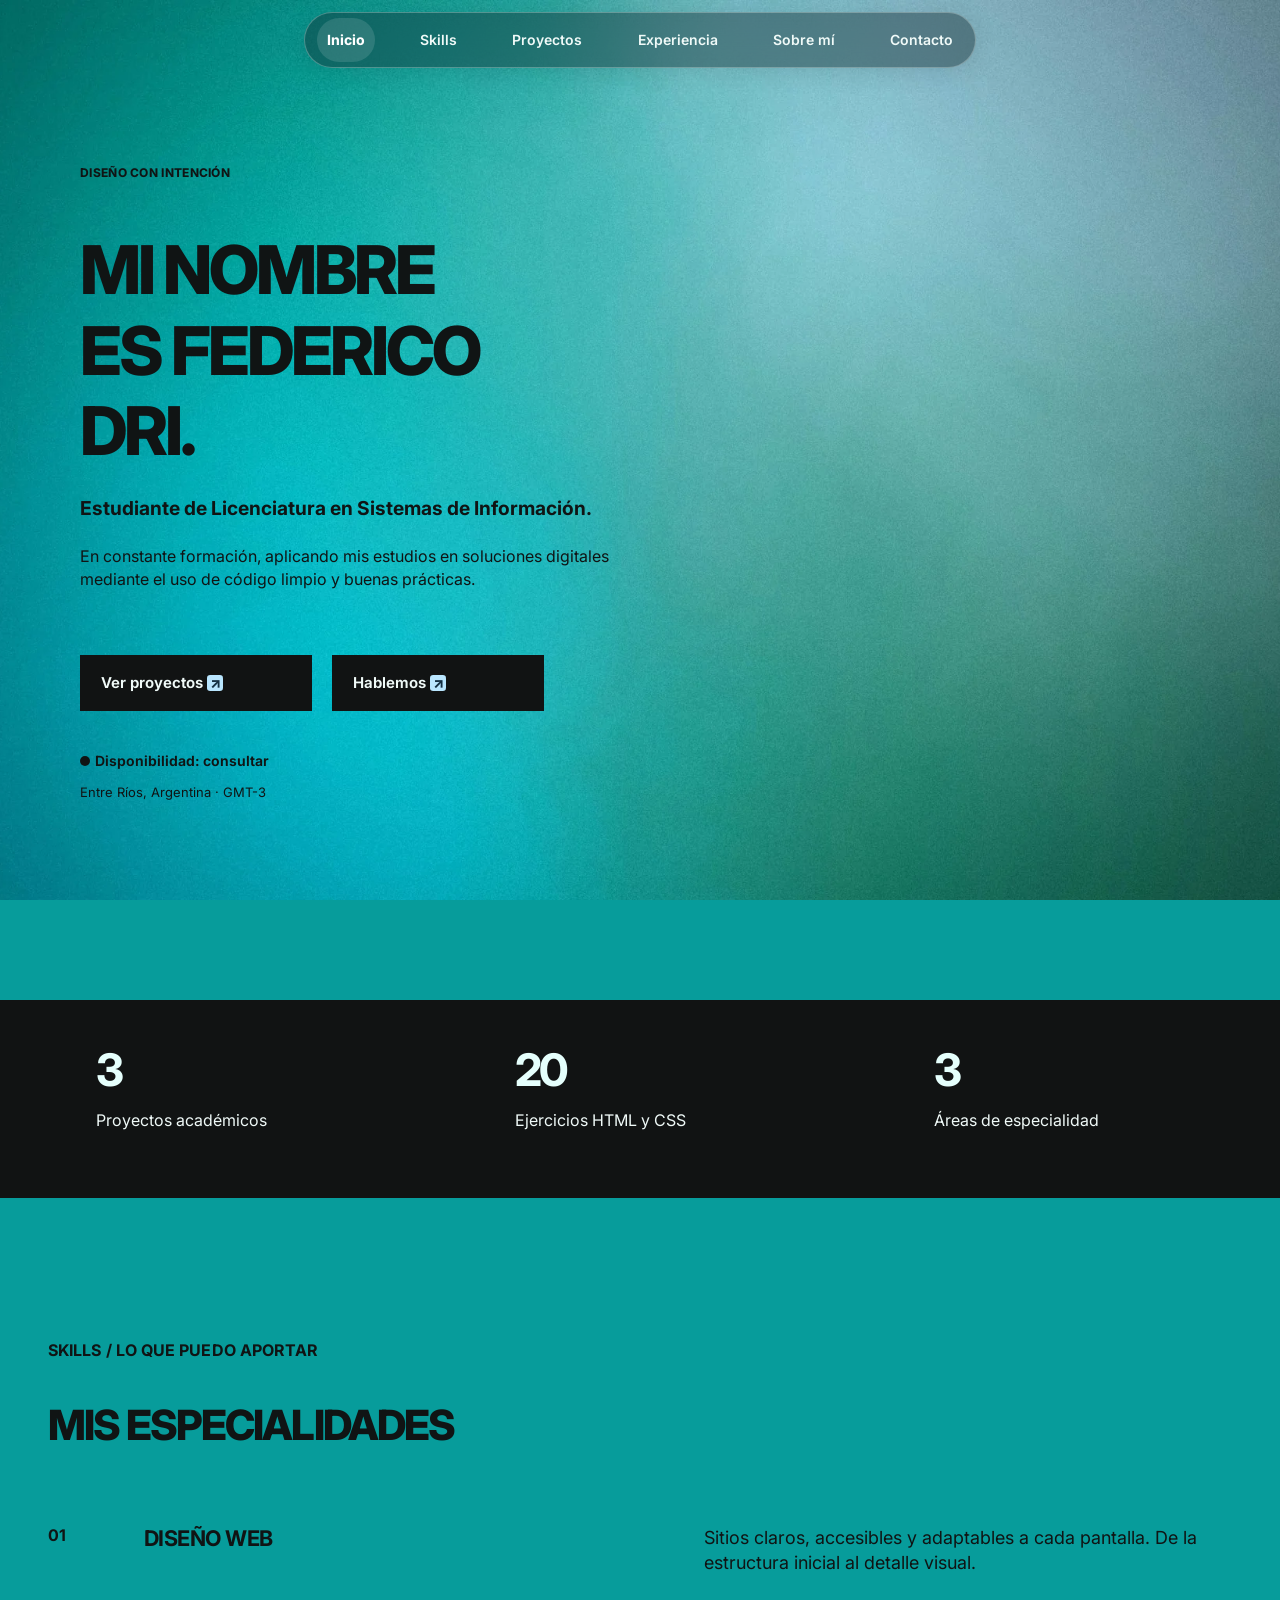
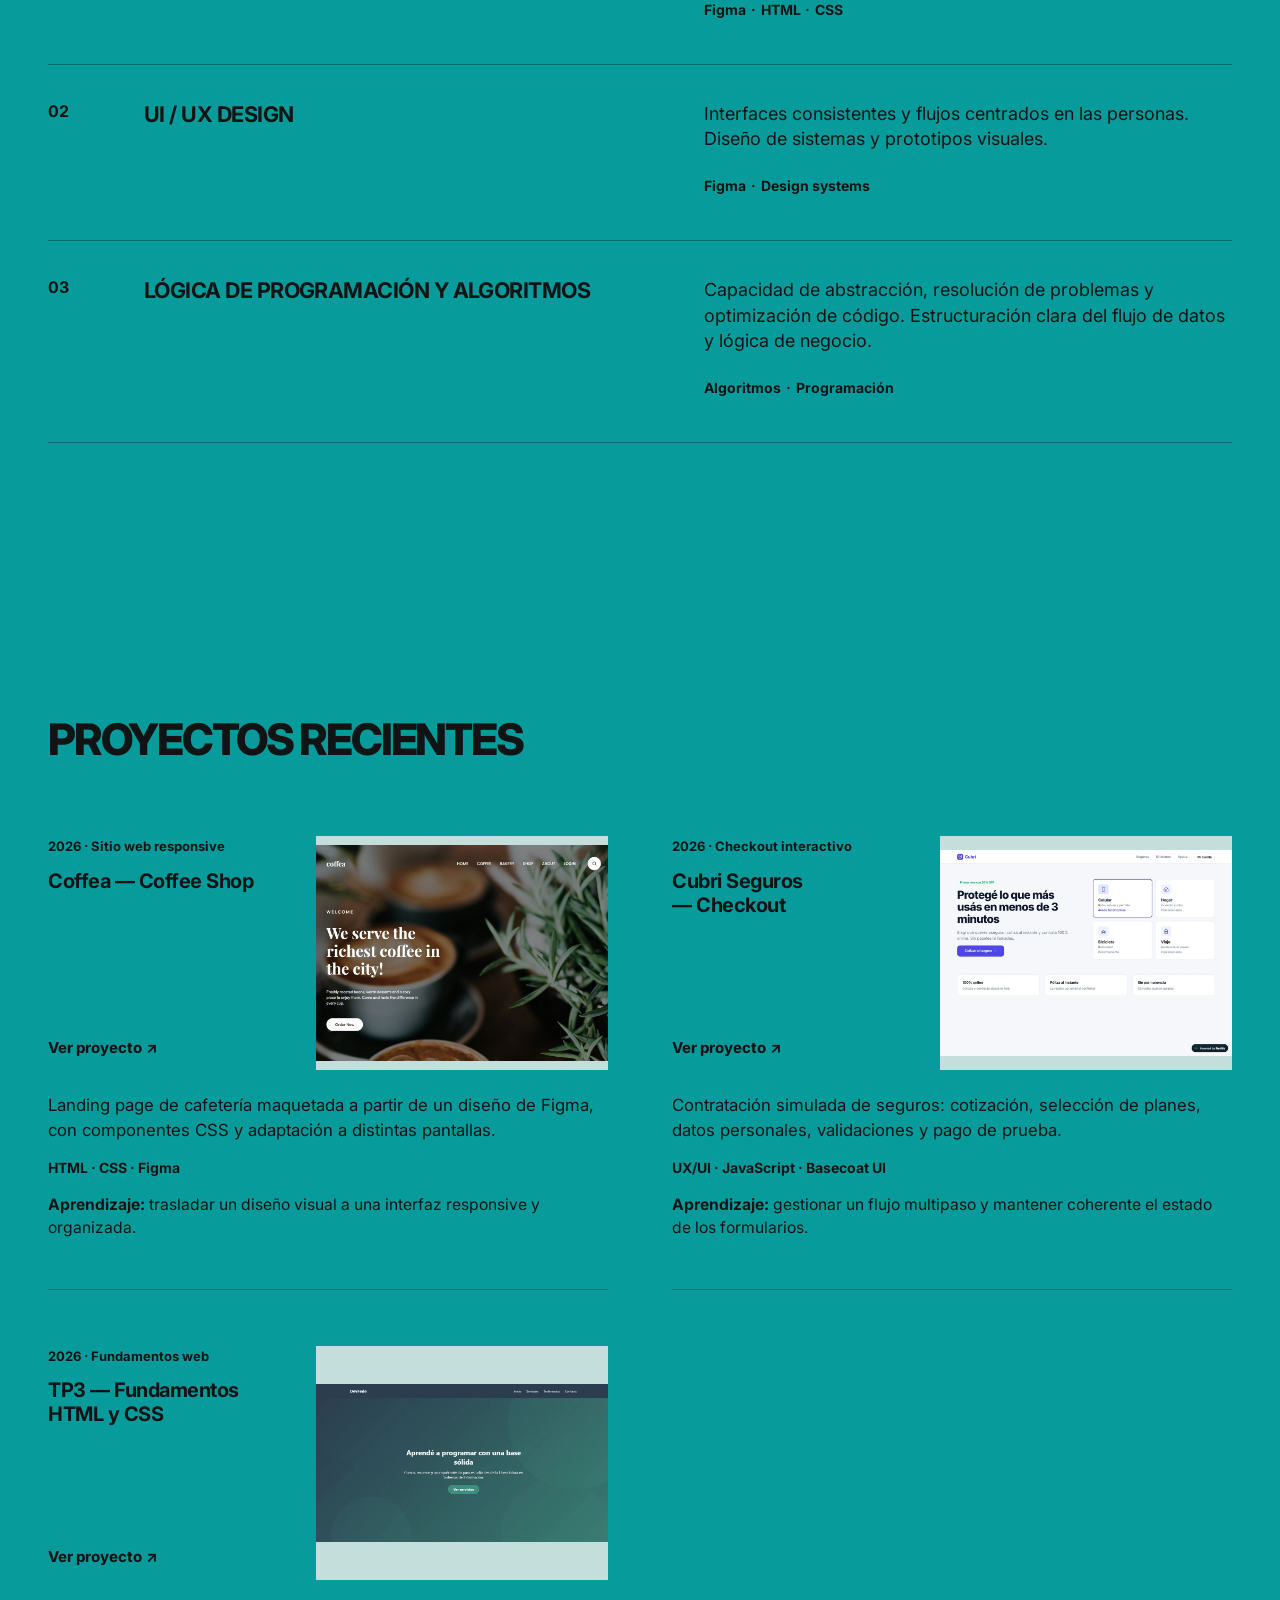
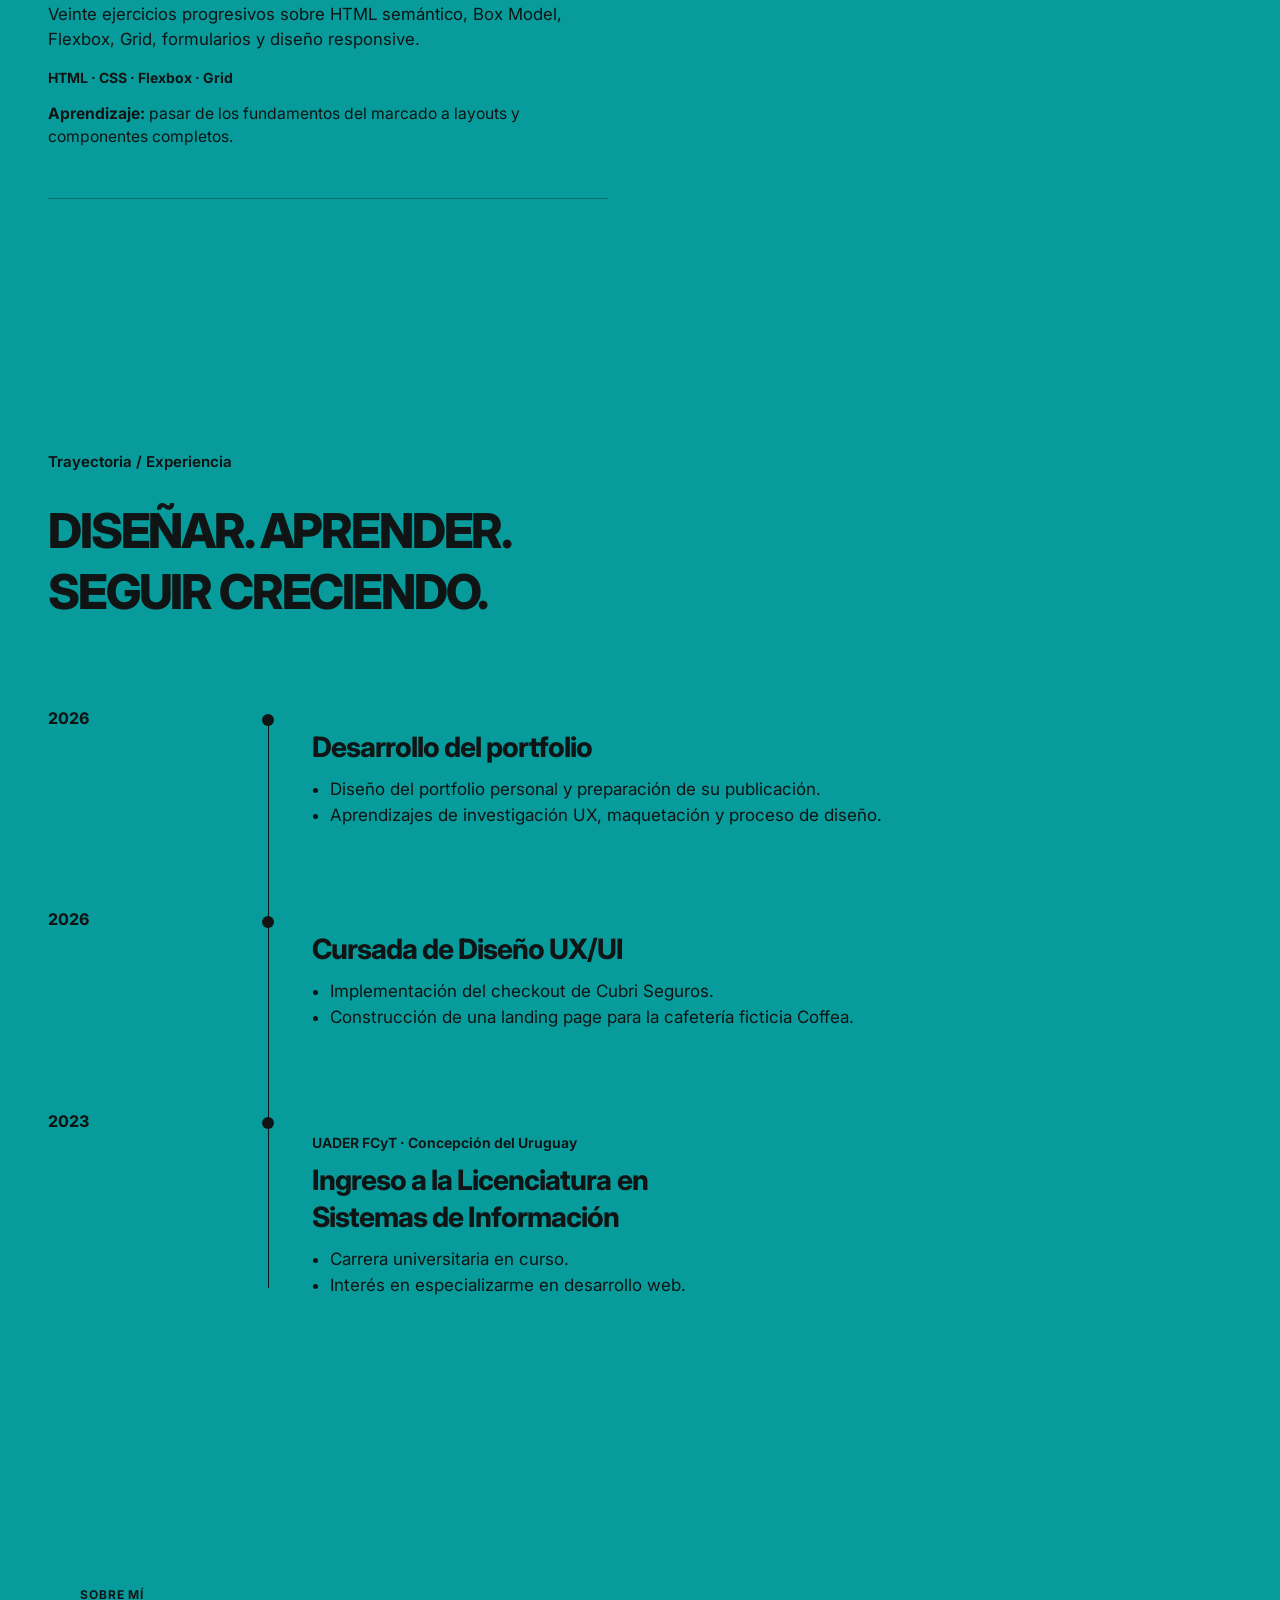
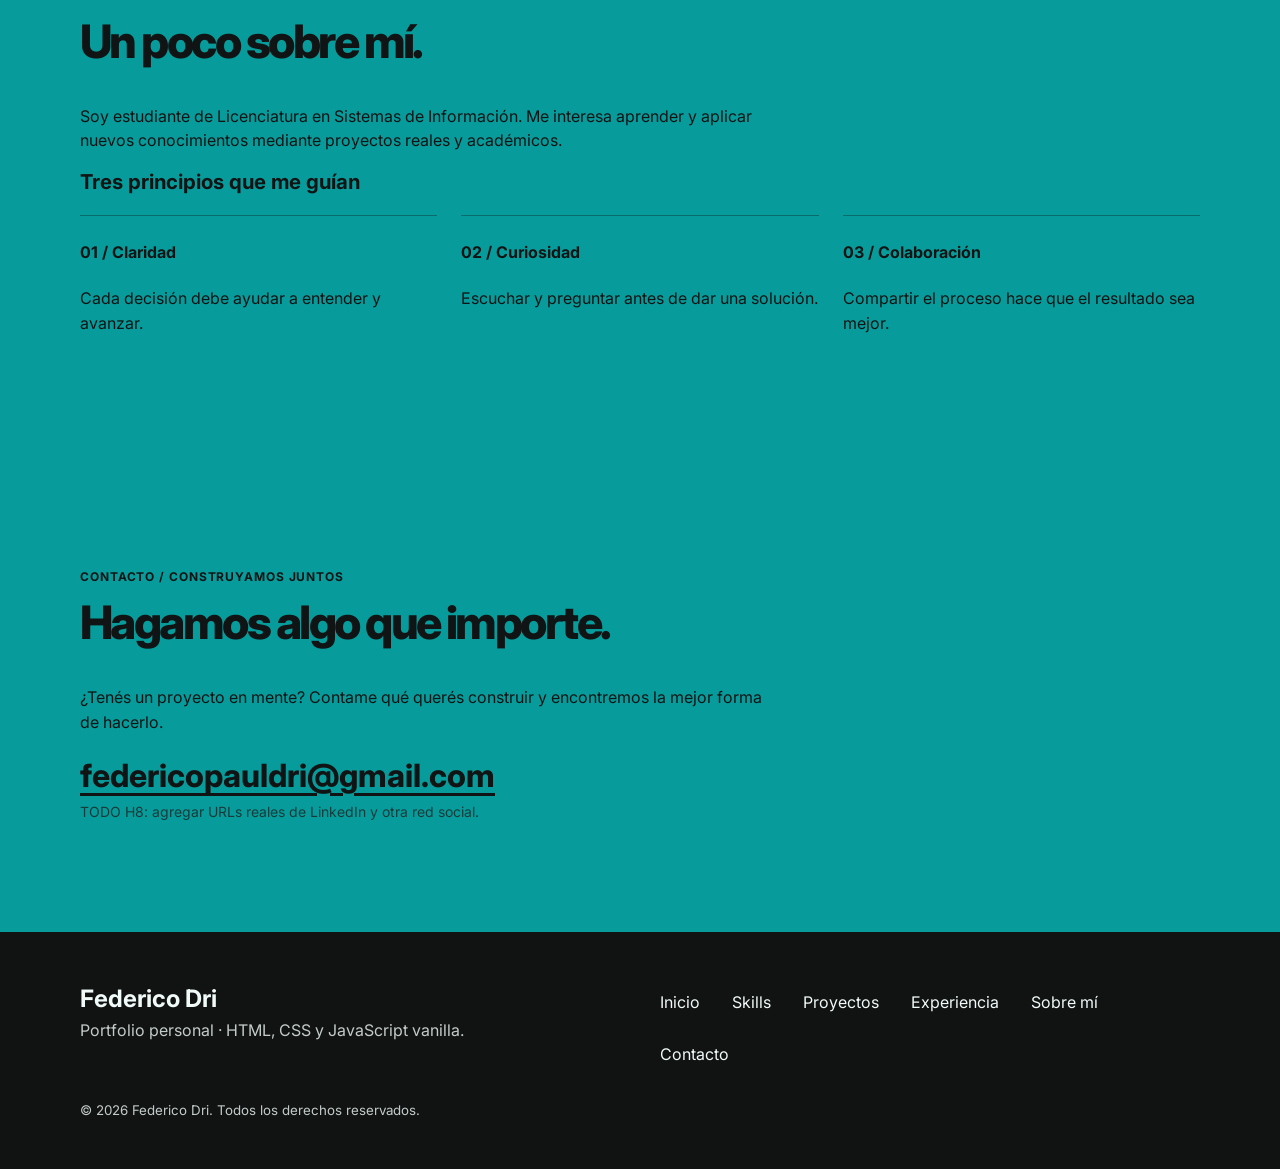
==== commit 5dcc54dc: "implementación de línea vertical y marcadores en la sección de experiencia y formación" ====
--- a/index.html
+++ b/index.html
@@ -177,14 +177,52 @@
       </div>
     </section>
 
-    <!-- H7: completar la línea de tiempo usando únicamente experiencias reales. -->
-    <section class="section" id="experiencia" aria-labelledby="titulo-experiencia">
-      <div class="container">
-        <p class="eyebrow">Experiencia / Trayectoria</p>
-        <h2 id="titulo-experiencia">Diseñar. Aprender. Seguir creciendo.</h2>
-        <ol class="timeline">
-          <li><span class="timeline__date">2026</span><div><h3>Cursada de Diseño UX/UI</h3><p>Desarrollo de proyectos académicos y prototipos de interfaces.</p><p>Práctica de maquetación responsive con HTML, CSS y JavaScript.</p></div></li>
-          <li><span class="timeline__date">2023–actualidad</span><div><h3>Licenciatura en Sistemas de Información</h3><p>Formación universitaria en desarrollo y fundamentos de sistemas.</p><p>Aplicación de programación, algoritmos y diseño en trabajos prácticos.</p></div></li>
+    <!-- H7 — tres hitos académicos de la referencia Figma; sin inventar experiencia laboral. -->
+    <section class="section section--experience" id="experiencia" aria-labelledby="titulo-experiencia">
+      <div class="container experience-content">
+        <header class="experience-header">
+          <p class="eyebrow experience-eyebrow">
+            <span class="experience-eyebrow__desktop">Trayectoria / Experiencia</span>
+            <span class="experience-eyebrow__mobile">EXPERIENCIA / TRAYECTORIA</span>
+          </p>
+          <h2 class="experience-heading" id="titulo-experiencia">
+            <span class="experience-heading__line">Diseñar. Aprender.</span>
+            <span class="experience-heading__line">Seguir creciendo.</span>
+          </h2>
+        </header>
+
+        <ol class="timeline" aria-label="Hitos de mi formación y proyectos académicos">
+          <li class="timeline__item">
+            <time class="timeline__date" datetime="2026">2026</time>
+            <div class="timeline__entry">
+              <h3>Desarrollo del portfolio</h3>
+              <ul class="timeline__highlights">
+                <li>Diseño del portfolio personal y preparación de su publicación.</li>
+                <li>Aprendizajes de investigación UX, maquetación y proceso de diseño.</li>
+              </ul>
+            </div>
+          </li>
+          <li class="timeline__item">
+            <time class="timeline__date" datetime="2026">2026</time>
+            <div class="timeline__entry">
+              <h3>Cursada de Diseño UX/UI</h3>
+              <ul class="timeline__highlights">
+                <li>Implementación del checkout de Cubri Seguros.</li>
+                <li>Construcción de una landing page para la cafetería ficticia Coffea.</li>
+              </ul>
+            </div>
+          </li>
+          <li class="timeline__item">
+            <time class="timeline__date" datetime="2023">2023</time>
+            <div class="timeline__entry">
+              <p class="timeline__institution">UADER FCyT · Concepción del Uruguay</p>
+              <h3>Ingreso a la Licenciatura en Sistemas de Información</h3>
+              <ul class="timeline__highlights">
+                <li>Carrera universitaria en curso.</li>
+                <li>Interés en especializarme en desarrollo web.</li>
+              </ul>
+            </div>
+          </li>
         </ol>
       </div>
     </section>
--- a/css/layout.css
+++ b/css/layout.css
@@ -66,3 +66,8 @@
 .section--projects > .container {
   width: min(calc(100% - 2.75rem), 85rem);
 }
+
+/* H7 — el ancho de Experiencia replica el de Figma sin alterar el Hero. */
+.section--experience > .container {
+  width: min(calc(100% - 3rem), 85rem);
+}
--- a/css/components.css
+++ b/css/components.css
@@ -385,3 +385,103 @@
 }
 .section--projects .project-card__link:hover { border-color: currentColor; }
 .section--projects .project-card__link:active { color: #064d4b; }
+
+/* H7 — Experiencia / Formación. Línea de tiempo semántica, mobile-first. */
+.section.section--experience {
+  padding-block: 4.75rem 7.25rem;
+}
+.experience-eyebrow {
+  margin: 0 0 1.35rem;
+  font-size: 0.8125rem;
+  font-weight: 650;
+  letter-spacing: 0;
+  line-height: 1.4;
+  text-transform: none;
+}
+.experience-eyebrow__desktop { display: none; }
+.experience-eyebrow__mobile { display: inline; }
+.experience-heading {
+  max-width: none;
+  margin: 0;
+  font-size: clamp(1.6rem, 7.45vw, 2.1rem);
+  font-weight: 800;
+  line-height: 1.36;
+  letter-spacing: -0.045em;
+  text-transform: uppercase;
+}
+.experience-heading__line { display: block; }
+.section--experience .timeline {
+  --timeline-axis: 0.3125rem;
+  position: relative;
+  display: grid;
+  gap: 0;
+  margin: 7.5rem 0 0;
+  padding: 0;
+  list-style: none;
+}
+/* Una sola línea continua, sin tres segmentos que puedan desalinearse. */
+.section--experience .timeline::before {
+  content: '';
+  position: absolute;
+  top: 0.55rem;
+  bottom: 0.65rem;
+  left: var(--timeline-axis);
+  width: 1px;
+  background: var(--color-ink);
+}
+.section--experience .timeline > .timeline__item {
+  position: relative;
+  display: grid;
+  grid-template-columns: minmax(0, 1fr);
+  gap: 2.75rem;
+  min-width: 0;
+  padding: 0 0 4.35rem 1.5rem;
+}
+.section--experience .timeline > .timeline__item:last-child { padding-bottom: 0; }
+.section--experience .timeline > .timeline__item::before {
+  content: '';
+  position: absolute;
+  top: 0.46rem;
+  left: var(--timeline-axis);
+  z-index: 1;
+  width: 0.75rem;
+  height: 0.75rem;
+  border-radius: 50%;
+  background: var(--color-ink);
+  transform: translateX(-50%);
+}
+.section--experience .timeline__date {
+  display: block;
+  font-size: 0.9375rem;
+  font-weight: 750;
+  line-height: 1.4;
+}
+.section--experience .timeline__entry { min-width: 0; }
+.section--experience .timeline__entry h3 {
+  max-width: 34ch;
+  margin: 0 0 1.45rem;
+  font-size: clamp(1.3rem, 5.55vw, 1.625rem);
+  font-weight: 750;
+  line-height: 1.4;
+  letter-spacing: -0.035em;
+}
+.section--experience .timeline__institution {
+  margin: 0 0 0.6rem;
+  font-size: 0.875rem;
+  font-weight: 650;
+  line-height: 1.5;
+}
+.section--experience .timeline__highlights {
+  margin: 0;
+  padding-left: 1.1rem;
+  font-size: clamp(0.965rem, 4vw, 1.125rem);
+  line-height: 1.48;
+  list-style: disc;
+}
+/* Evita heredar el antiguo grid genérico de .timeline li sobre las viñetas. */
+.section--experience .timeline__highlights > li {
+  display: list-item;
+  margin: 0;
+  padding: 0;
+  list-style: disc;
+}
--- a/css/responsive.css
+++ b/css/responsive.css
@@ -160,3 +160,38 @@
   .section--projects .project-card__media:hover img,
   .section--projects .project-card__media:active img { transform: none; }
 }
+
+/* H7 — en tablet y desktop se separan fecha, eje y descripción en columnas. */
+@media (min-width: 768px) {
+  .section--experience > .container { width: min(calc(100% - 6rem), 85rem); }
+  .section.section--experience { padding-block: 7rem 9rem; min-height: 58rem; }
+  .experience-eyebrow { margin-bottom: 1.7rem; font-size: 0.9375rem; }
+  .experience-eyebrow__mobile { display: none; }
+  .experience-eyebrow__desktop { display: inline; }
+  .experience-heading { font-size: clamp(2.4rem, 3vw, 3.1rem); line-height: 1.28; }
+  .section--experience .timeline {
+    --timeline-axis: 13.75rem;
+    margin-top: 5.25rem;
+  }
+  .section--experience .timeline > .timeline__item {
+    grid-template-columns: 13.75rem minmax(0, 1fr);
+    gap: 2.75rem;
+    align-items: start;
+    padding: 0 0 4.75rem;
+  }
+  .section--experience .timeline__entry { padding-top: 1.4rem; }
+  .section--experience .timeline__entry h3 { font-size: clamp(1.375rem, 1.8vw, 1.7rem); margin-bottom: 0.75rem; line-height: 1.3; }
+  .section--experience .timeline__highlights { font-size: 1rem; line-height: 1.5; }
+  .section--experience .timeline__date { font-size: 1rem; }
+  .section--experience .timeline__institution { margin: 0 0 0.55rem; }
+}
+@media (min-width: 1200px) {
+  .section.section--experience { padding-block: 7.25rem 12rem; min-height: 68rem; }
+  .experience-heading { font-size: 3rem; }
+  .section--experience .timeline > .timeline__item { padding-bottom: 5rem; }
+  .section--experience .timeline__entry h3 { font-size: 1.75rem; }
+  .section--experience .timeline__highlights { font-size: 1.0625rem; }
+}
+@media (max-width: 359px) {
+  .experience-heading { font-size: 1.58rem; }
+}
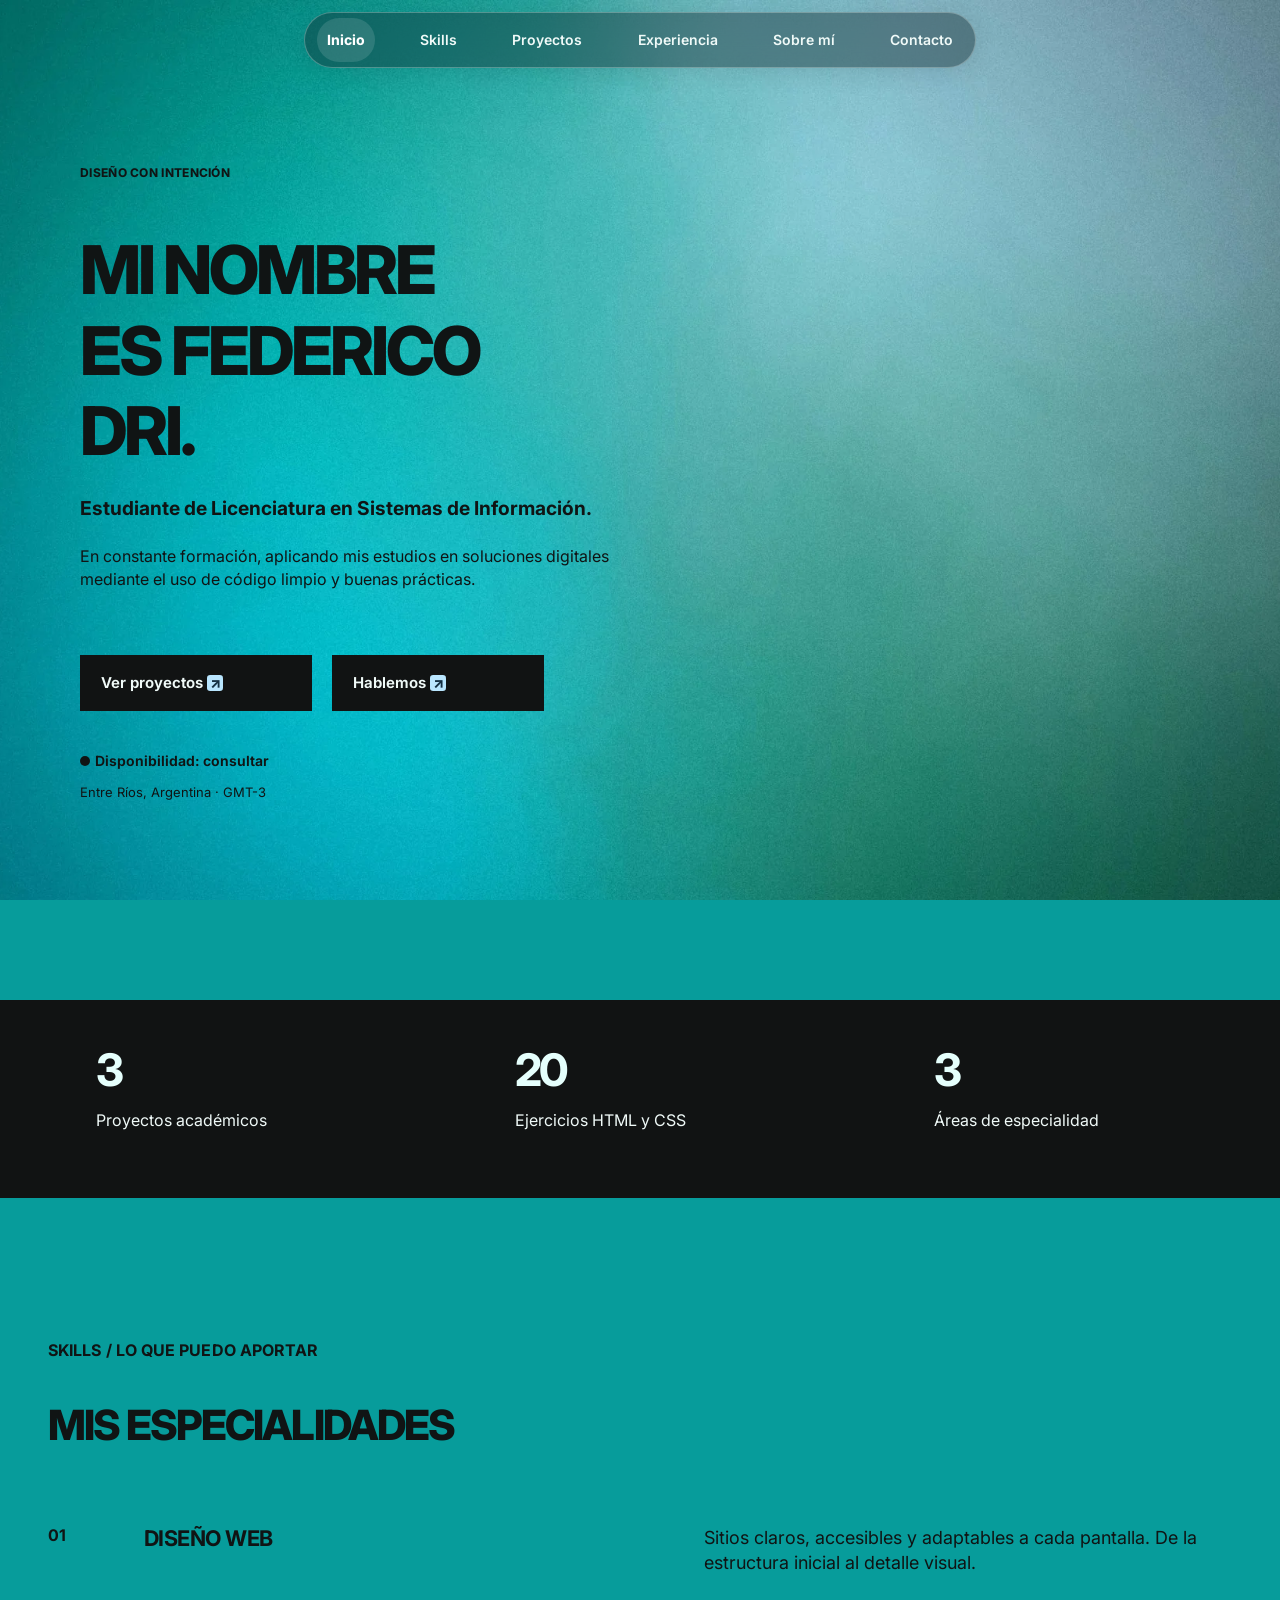
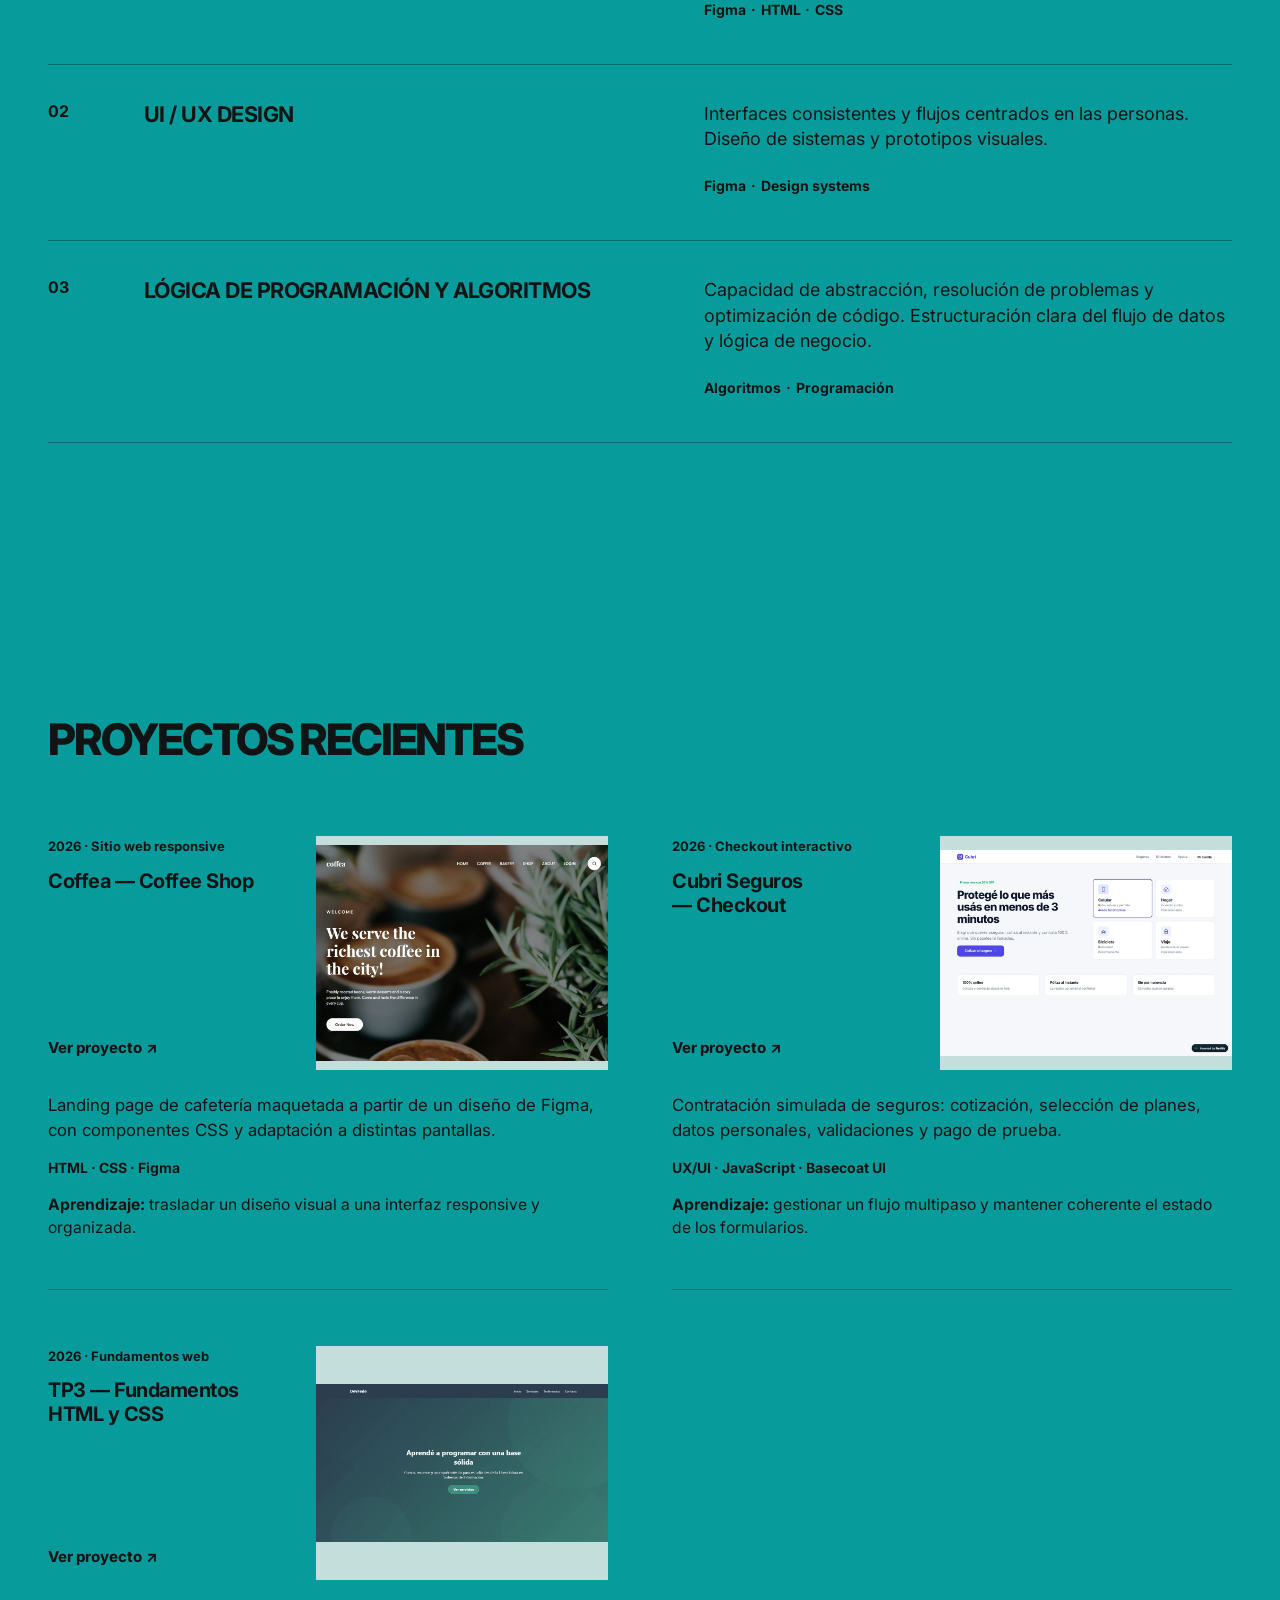
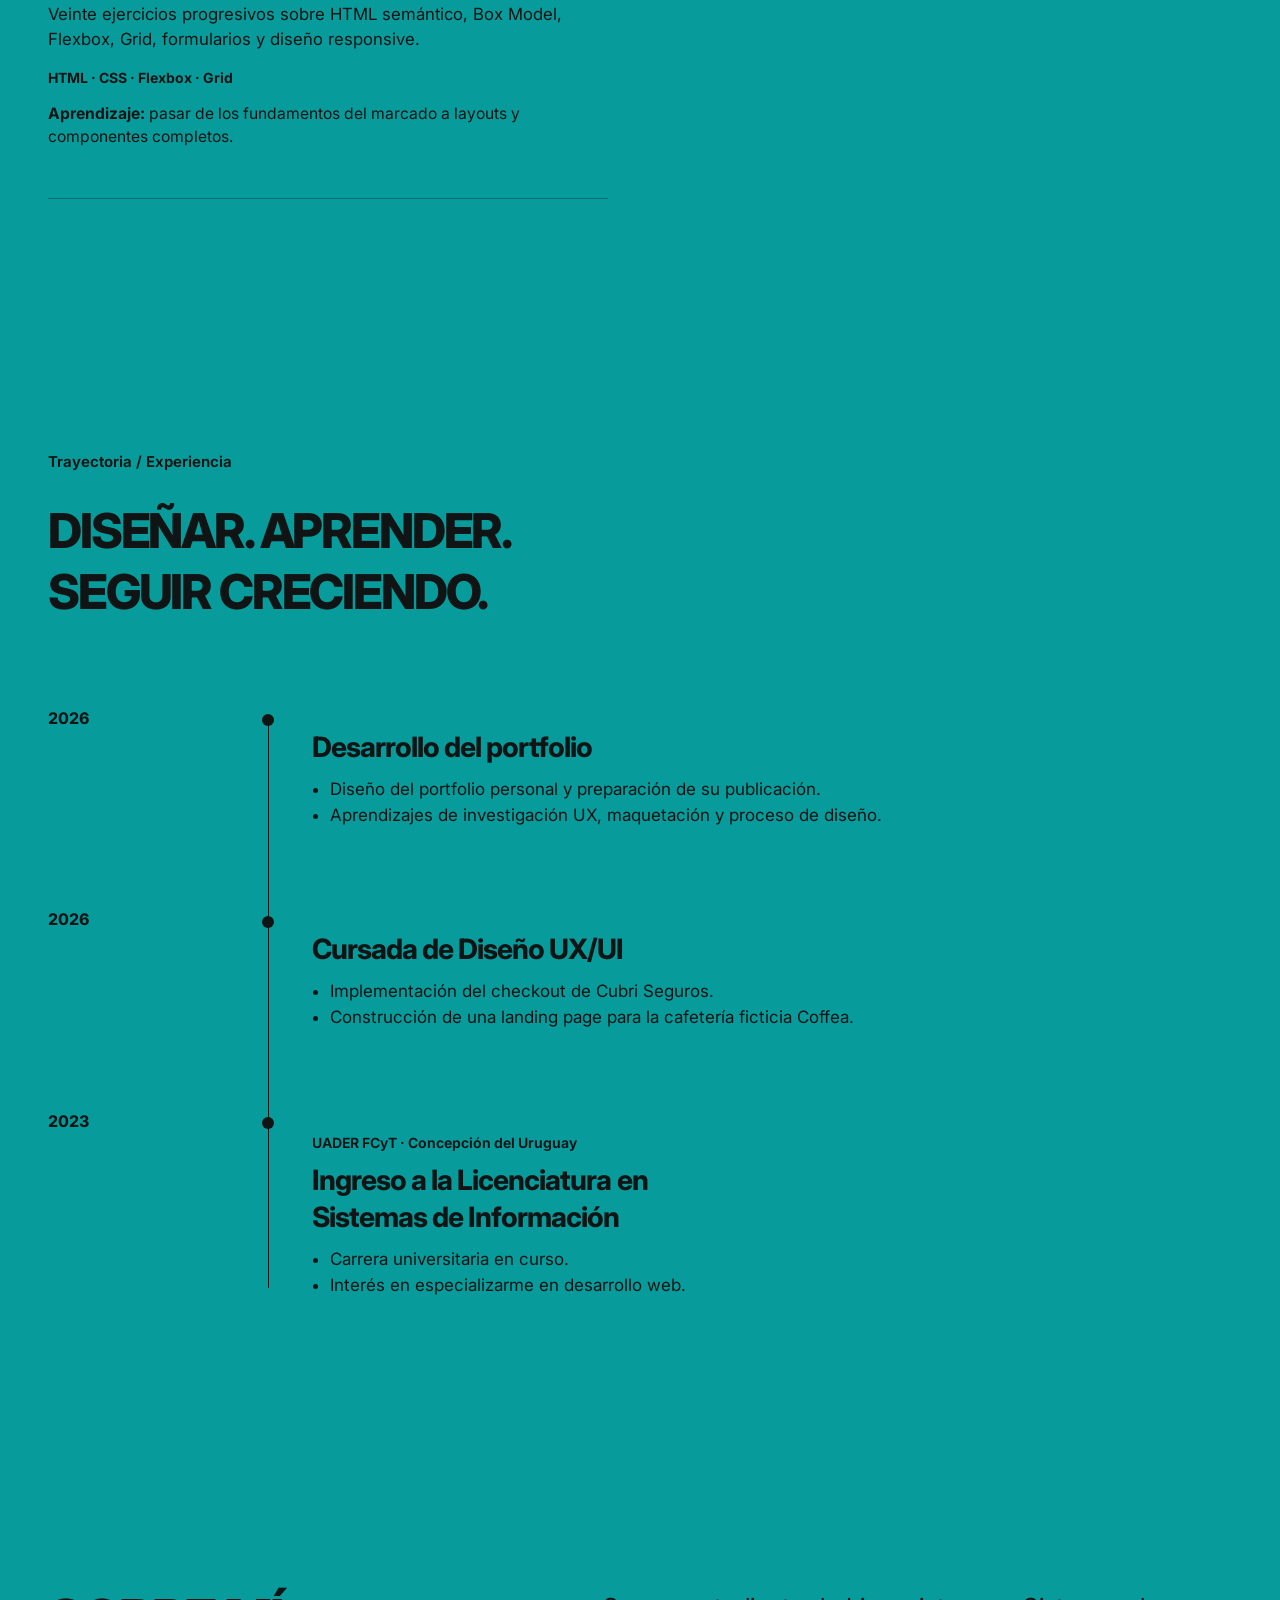
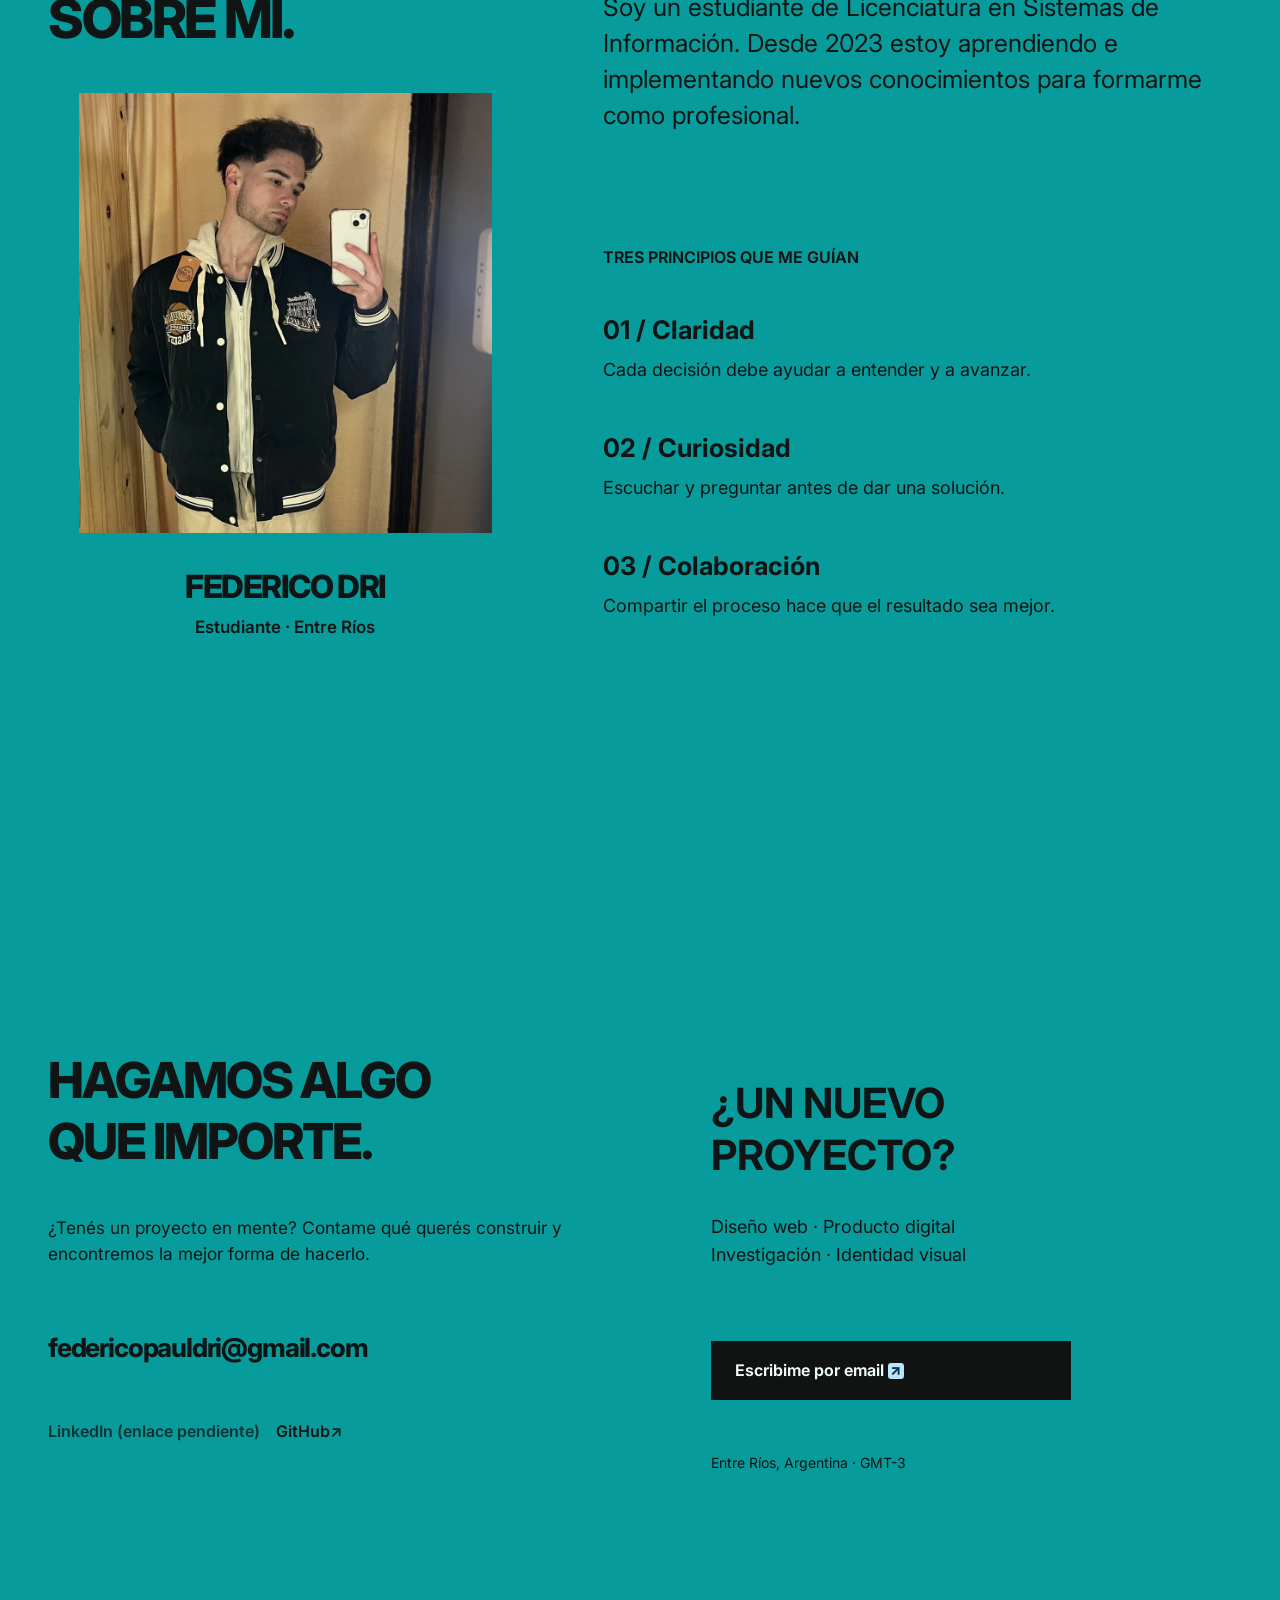
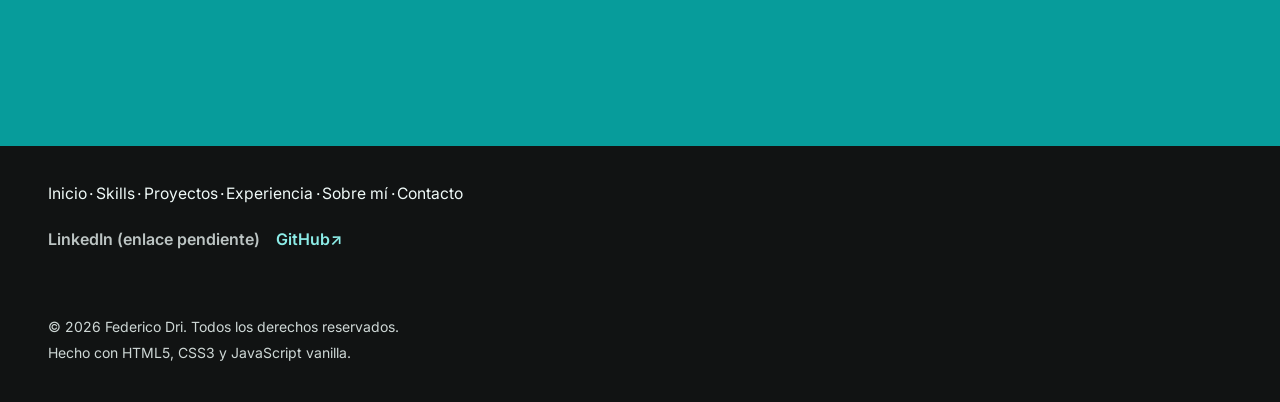
==== commit b7538ea4: "reproducción del apartado de figma de la sección sobre mi y contacto + footer" ====
--- a/index.html
+++ b/index.html
@@ -227,36 +227,67 @@
       </div>
     </section>
 
-    <!-- H8: incorporar retrato y revisar el texto definitivo. -->
-    <section class="section" id="sobre-mi" aria-labelledby="titulo-sobre-mi">
-      <div class="container">
-        <p class="eyebrow">Sobre mí</p>
-        <h2 id="titulo-sobre-mi">Un poco sobre mí.</h2>
-        <p class="section-intro">Soy estudiante de Licenciatura en Sistemas de Información. Me interesa aprender y aplicar nuevos conocimientos mediante proyectos reales y académicos.</p>
-        <h3>Tres principios que me guían</h3>
-        <div class="principles-grid">
-          <article class="info-card"><h4>01 / Claridad</h4><p>Cada decisión debe ayudar a entender y avanzar.</p></article>
-          <article class="info-card"><h4>02 / Curiosidad</h4><p>Escuchar y preguntar antes de dar una solución.</p></article>
-          <article class="info-card"><h4>03 / Colaboración</h4><p>Compartir el proceso hace que el resultado sea mejor.</p></article>
-        </div>
-        <!-- TODO H8: imagen personal con texto alternativo significativo. -->
-      </div>
-    </section>
-
+    <!-- H8 — Sobre mí: retrato aportado por el alumno, texto y tres principios de Figma. -->
+    <section class="section section--about" id="sobre-mi" aria-labelledby="titulo-sobre-mi">
+      <div class="container about-content">
+        <div class="about-profile">
+          <h2 class="about-title" id="titulo-sobre-mi">Sobre mí.</h2>
+          <figure class="about-portrait">
+            <img
+              src="assets/profile/federico-dri.webp"
+              width="960" height="1024"
+              loading="lazy" decoding="async"
+              alt="Retrato de Federico Dri frente a un espejo, tomando una fotografía con su teléfono">
+            <figcaption>
+              <strong>Federico Dri</strong>
+              <span>Estudiante · Entre Ríos</span>
+            </figcaption>
+          </figure>
+        </div>
+        <div class="about-details">
+          <p class="about-description">Soy un estudiante de Licenciatura en Sistemas de Información. Desde 2023 estoy aprendiendo e implementando nuevos conocimientos para formarme como profesional.</p>
+          <div class="about-principles" aria-labelledby="principios-titulo">
+            <h3 id="principios-titulo">Tres principios que me guían</h3>
+            <ol class="principles-list">
+              <li><h4>01 / Claridad</h4><p>Cada decisión debe ayudar a entender y a avanzar.</p></li>
+              <li><h4>02 / Curiosidad</h4><p>Escuchar y preguntar antes de dar una solución.</p></li>
+              <li><h4>03 / Colaboración</h4><p>Compartir el proceso hace que el resultado sea mejor.</p></li>
+            </ol>
+          </div>
+        </div>
+      </div>
+    </section>
+
+    <!-- H8 — Contacto: email y GitHub reales. No se inventan perfiles sociales. -->
     <section class="section section--contact" id="contacto" aria-labelledby="titulo-contacto">
-      <div class="container">
-        <p class="eyebrow">Contacto / Construyamos juntos</p>
-        <h2 id="titulo-contacto">Hagamos algo que importe.</h2>
-        <p class="section-intro">¿Tenés un proyecto en mente? Contame qué querés construir y encontremos la mejor forma de hacerlo.</p>
-        <a class="contact-email" href="mailto:federicopauldri@gmail.com">federicopauldri@gmail.com</a>
-        <p class="pending-note">TODO H8: agregar URLs reales de LinkedIn y otra red social.</p>
+      <div class="container contact-content">
+        <div class="contact-primary">
+          <p class="eyebrow contact-eyebrow">Contacto / Construyamos juntos</p>
+          <h2 id="titulo-contacto" class="contact-heading">Hagamos algo<br>que importe.</h2>
+          <p class="contact-description">¿Tenés un proyecto en mente? Contame qué querés construir y encontremos la mejor forma de hacerlo.</p>
+          <a class="contact-email" href="mailto:federicopauldri@gmail.com">federicopauldri@gmail.com</a>
+          <ul class="contact-socials" aria-label="Redes de contacto">
+            <!-- TODO: reemplazar el texto por un enlace al recibir la URL real de LinkedIn. -->
+            <li><span class="social-pending" title="Falta confirmar el enlace a LinkedIn">LinkedIn (enlace pendiente)</span></li>
+            <li><a href="https://github.com/FedeD19" target="_blank" rel="noopener noreferrer">GitHub <span aria-hidden="true">↗</span><span class="visually-hidden"> (abre una pestaña nueva)</span></a></li>
+          </ul>
+        </div>
+        <div class="contact-secondary">
+          <div class="contact-services">
+            <h3>¿Un nuevo<br>proyecto?</h3>
+            <p>Diseño web · Producto digital<br>Investigación · Identidad visual</p>
+          </div>
+          <a class="button contact-cta" href="mailto:federicopauldri@gmail.com?subject=Consulta%20desde%20tu%20portfolio">Escribime por email <span class="button__arrow" aria-hidden="true">↗</span></a>
+          <p class="contact-location">Entre Ríos, Argentina · GMT-3</p>
+        </div>
       </div>
     </section>
   </main>
 
+  <!-- H8 — Pie de página con navegación interna, redes y créditos de tecnología. -->
   <footer class="site-footer">
     <div class="container footer-inner">
-      <div><strong>Federico Dri</strong><p>Portfolio personal · HTML, CSS y JavaScript vanilla.</p></div>
+      <p class="footer-name">Federico Dri</p>
       <nav aria-label="Navegación de pie de página">
         <ul class="footer-links">
           <li><a href="#inicio">Inicio</a></li>
@@ -267,7 +298,15 @@
           <li><a href="#contacto">Contacto</a></li>
         </ul>
       </nav>
-      <small>© 2026 Federico Dri. Todos los derechos reservados.</small>
+      <ul class="footer-socials" aria-label="Redes sociales">
+        <!-- TODO: incorporar URL personal de LinkedIn; no se usa un enlace ficticio. -->
+        <li><span class="social-pending" title="Falta confirmar el enlace a LinkedIn">LinkedIn (enlace pendiente)</span></li>
+        <li><a href="https://github.com/FedeD19" target="_blank" rel="noopener noreferrer">GitHub <span aria-hidden="true">↗</span><span class="visually-hidden"> (abre una pestaña nueva)</span></a></li>
+      </ul>
+      <div class="footer-bottom">
+        <small>© 2026 Federico Dri. Todos los derechos reservados.</small>
+        <small>Hecho con HTML5, CSS3 y JavaScript vanilla.</small>
+      </div>
     </div>
   </footer>
 </body>
--- a/css/layout.css
+++ b/css/layout.css
@@ -71,3 +71,17 @@
 .section--experience > .container {
   width: min(calc(100% - 3rem), 85rem);
 }
+
+
+/* H8 — contenedores independientes: Sobre mí, Contacto y Footer. */
+.section--about > .container,
+.section--contact > .container,
+.site-footer > .container {
+  width: min(calc(100% - 3rem), 85rem);
+}
+/* Sobre mí: primero retrato y luego texto en mobile; columnas desde tablet. */
+.about-content { display: grid; grid-template-columns: minmax(0, 1fr); gap: 3.5rem; }
+.about-profile, .about-details { min-width: 0; }
+.contact-content { display: grid; grid-template-columns: minmax(0, 1fr); gap: 0; }
+/* Pie de página: una sola columna a todas las anchuras. */
+.site-footer .footer-inner { display: flex; flex-direction: column; align-items: flex-start; min-width: 0; }
--- a/css/components.css
+++ b/css/components.css
@@ -485,3 +485,143 @@
   padding: 0;
   list-style: disc;
 }
+
+
+/* H8 — SOBRE MÍ. Reproduce el retrato y los principios del Figma sin tarjetas. */
+.section.section--about { padding-block: 4.65rem 6rem; }
+.about-title {
+  margin: 0 0 4rem;
+  font-size: clamp(2rem, 8.8vw, 2.4rem);
+  line-height: 1.1;
+  font-weight: 800;
+  letter-spacing: -0.045em;
+  text-transform: uppercase;
+}
+.about-portrait { margin: 0; }
+.about-portrait img {
+  width: min(100%, 17.25rem);
+  height: auto;
+  aspect-ratio: 15 / 16;
+  margin-inline: auto;
+  object-fit: cover;
+  object-position: center;
+}
+.about-portrait figcaption { display: flex; flex-direction: column; gap: 0.5rem; margin-top: 4rem; }
+.about-portrait figcaption strong {
+  font-size: clamp(1.8rem, 7.5vw, 2rem);
+  line-height: 1.15;
+  letter-spacing: -0.045em;
+  font-weight: 800;
+  text-transform: uppercase;
+}
+.about-portrait figcaption span { font-size: 1.0625rem; font-weight: 600; }
+.about-description { margin: 0; max-width: 45rem; font-size: clamp(1.08rem, 4.65vw, 1.25rem); line-height: 1.43; }
+.about-principles { margin-top: 3rem; }
+.about-principles > h3 {
+  margin: 0 0 2.75rem;
+  font-size: 0.875rem;
+  font-weight: 650;
+  line-height: 1.4;
+  letter-spacing: 0;
+  text-transform: uppercase;
+}
+.principles-list { display: grid; gap: 2.75rem; padding: 0; margin: 0; list-style: none; }
+.principles-list li { min-width: 0; }
+.principles-list h4 { margin: 0 0 0.7rem; font-size: clamp(1.25rem, 5.3vw, 1.5rem); font-weight: 700; line-height: 1.3; }
+.principles-list p { margin: 0; font-size: clamp(1rem, 4.25vw, 1.125rem); line-height: 1.42; }
+
+/* H8 — CONTACTO. Mobile: contenido vertical con CTA inferior, desktop: dos columnas. */
+.section.section--contact { min-height: 43rem; padding-block: 3.5rem 3rem; }
+.contact-primary, .contact-secondary { min-width: 0; }
+.contact-eyebrow { margin: 0 0 2rem; font-size: 0.8125rem; font-weight: 650; text-transform: uppercase; }
+.contact-heading {
+  margin: 0;
+  font-size: clamp(2rem, 8.4vw, 2.4rem);
+  font-weight: 800;
+  line-height: 1.32;
+  letter-spacing: -0.04em;
+  text-transform: uppercase;
+}
+.contact-description { margin: 2rem 0 0; max-width: 36rem; font-size: clamp(1.025rem, 4.5vw, 1.16rem); line-height: 1.5; }
+.section--contact .contact-email {
+  margin-top: 3.6rem;
+  max-width: 100%;
+  font-size: clamp(1.125rem, 5.7vw, 1.6rem);
+  font-weight: 750;
+  line-height: 1.3;
+  letter-spacing: -0.045em;
+  text-decoration: none;
+  overflow-wrap: anywhere;
+}
+.section--contact .contact-email:hover { text-decoration: underline; }
+.section--contact .contact-email:active { color: #055854; }
+.contact-socials, .footer-socials {
+  display: flex;
+  flex-wrap: wrap;
+  gap: 0.5rem 1rem;
+  padding: 0;
+  margin: 1.5rem 0 0;
+  list-style: none;
+  font-size: 1rem;
+  line-height: 1.5;
+}
+.contact-socials a, .footer-socials a { display: inline-flex; min-height: 2.75rem; align-items: center; font-weight: 600; text-decoration: none; }
+.contact-socials a:hover, .footer-socials a:hover { text-decoration: underline; }
+.contact-socials a:active { opacity: .7; }
+.social-pending { display: inline-flex; min-height: 2.75rem; align-items: center; opacity: 0.77; font-weight: 600; }
+.contact-secondary { display: flex; flex-direction: column; align-items: flex-start; margin-top: 7rem; }
+.contact-services { display: none; }
+.contact-cta {
+  width: 100%;
+  min-height: 3.7rem;
+  justify-content: flex-start;
+  padding-inline: 1.35rem;
+  background: var(--color-surface);
+  color: var(--color-on-dark);
+  border-color: var(--color-surface);
+  font-size: 1rem;
+  font-weight: 650;
+  text-align: left;
+}
+.contact-cta:hover { background: #243c3a; border-color: #243c3a; }
+.contact-cta:active { background: #2d5150; color: #fff; }
+.contact-location { margin: 1.9rem 0 0; font-size: 0.875rem; line-height: 1.5; }
+
+/* H8 — FOOTER. Vínculos claros, nombre visible y tecnología acreditada. */
+.site-footer {
+  padding: 2.9rem 0 3.5rem;
+  background: var(--color-surface);
+  color: var(--color-on-dark);
+}
+.site-footer .footer-inner { gap: 0; }
+.footer-name {
+  margin: 0 0 2rem;
+  font-size: clamp(1.65rem, 6.5vw, 2rem);
+  line-height: 1.2;
+  font-weight: 750;
+  letter-spacing: -0.03em;
+}
+.site-footer .footer-links {
+  display: flex;
+  flex-wrap: wrap;
+  gap: 0 0.15rem;
+  max-width: 20rem;
+  padding: 0;
+  margin: 0;
+  list-style: none;
+}
+.site-footer .footer-links li { display: inline-flex; align-items: center; }
+.site-footer .footer-links li:not(:last-child)::after { content: '·'; padding-left: 0.15rem; color: var(--color-on-dark); }
+.site-footer .footer-links a {
+  min-height: 1.5rem;
+  padding: 0;
+  font-size: 0.98rem;
+  font-weight: 400;
+  line-height: 1.4;
+}
+.site-footer .footer-links a:hover { color: var(--color-accent); }
+.site-footer .footer-socials { gap: 0 1rem; margin-top: 2.75rem; }
+.site-footer .footer-socials a { color: var(--color-accent); }
+.site-footer .social-pending { color: var(--color-on-dark); }
+.footer-bottom { display: flex; flex-direction: column; gap: 0.35rem; margin-top: 7.5rem; }
+.footer-bottom small { display: block; font-size: 0.875rem; color: rgb(240 250 248 / 85%); line-height: 1.45; }
--- a/css/responsive.css
+++ b/css/responsive.css
@@ -195,3 +195,62 @@
 @media (max-width: 359px) {
   .experience-heading { font-size: 1.58rem; }
 }
+
+
+/* H8 — About/Contacto/Footer. No cambia estilos de Hero, Skills ni Proyectos. */
+@media (min-width: 768px) {
+  .section--about > .container,
+  .section--contact > .container,
+  .site-footer > .container { width: min(calc(100% - 6rem), 85rem); }
+  .section.section--about { min-height: 52rem; padding-block: 5.5rem 8rem; }
+  .about-content { grid-template-columns: minmax(0, 0.9fr) minmax(0, 1.1fr); column-gap: clamp(3rem, 5vw, 7rem); }
+  .about-title { margin: 0 0 2.5rem; font-size: clamp(2.6rem, 3.2vw, 3.2rem); }
+  .about-portrait img { width: min(100%, 21.75rem); }
+  .about-portrait figcaption { align-items: center; text-align: center; margin-top: 2.25rem; }
+  .about-description { font-size: clamp(1.125rem, 1.5vw, 1.5rem); }
+  .about-principles { margin-top: 5rem; }
+  .principles-list { gap: 2.75rem; }
+  .principles-list h4 { font-size: clamp(1.25rem, 1.5vw, 1.5rem); }
+  .principles-list p { font-size: 1.0625rem; }
+
+  .section.section--contact { min-height: 46rem; padding-block: 6rem 7rem; }
+  .contact-content { grid-template-columns: minmax(0, 1.07fr) minmax(0, 0.93fr); column-gap: clamp(2rem, 5vw, 6rem); }
+  .contact-eyebrow { display: none; }
+  .contact-heading { font-size: clamp(2.75rem, 3.7vw, 3.75rem); line-height: 1.22; }
+  .contact-description { margin-top: 2.75rem; font-size: clamp(1.05rem, 1.35vw, 1.25rem); }
+  .section--contact .contact-email { margin-top: 4rem; font-size: clamp(1.35rem, 2.05vw, 2rem); }
+  .contact-socials { margin-top: 2.75rem; }
+  .contact-secondary { margin-top: 1.75rem; }
+  .contact-services { display: block; }
+  .contact-services h3 { margin: 0 0 2rem; font-size: clamp(2.25rem, 3vw, 3.25rem); line-height: 1.24; text-transform: uppercase; }
+  .contact-services p { margin: 0; font-size: 1.125rem; line-height: 1.55; }
+  .contact-cta { width: min(100%, 22.5rem); margin-top: 4.5rem; }
+  .contact-location { margin-top: 3.25rem; }
+
+  .site-footer { min-height: 17.5rem; padding: 2.25rem 0; }
+  .footer-name { display: none; }
+  .site-footer .footer-links { max-width: none; }
+  .site-footer .footer-socials { margin-top: 0.65rem; }
+  .footer-bottom { margin-top: 3.5rem; }
+}
+@media (min-width: 1200px) {
+  .section.section--about { min-height: 65rem; padding-block: 6.25rem 10rem; }
+  .about-content { grid-template-columns: minmax(0, 0.86fr) minmax(0, 1.14fr); column-gap: 5rem; }
+  .about-title { margin-bottom: 2.75rem; font-size: 3.35rem; }
+  .about-portrait img { width: min(100%, 25.8rem); }
+  .about-description { font-size: 1.55rem; line-height: 1.45; }
+  .about-principles { margin-top: 7rem; }
+  .about-principles > h3 { font-size: 1rem; margin-bottom: 2.8rem; }
+  .principles-list { gap: 3rem; }
+  .principles-list h4 { font-size: 1.6rem; }
+  .principles-list p { font-size: 1.125rem; }
+
+  .section.section--contact { min-height: 51rem; padding-block: 7.5rem 8rem; }
+  .contact-heading { font-size: clamp(3.1rem, 3.4vw, 3.75rem); }
+  .contact-services h3 { font-size: clamp(2.6rem, 3vw, 3.3rem); }
+  .section--contact .contact-email { font-size: clamp(1.5rem, 2.05vw, 2rem); }
+  .site-footer { min-height: 16rem; }
+}
+@media (max-width: 359px) {
+  .section--contact .contact-email { font-size: 1.05rem; }
+}
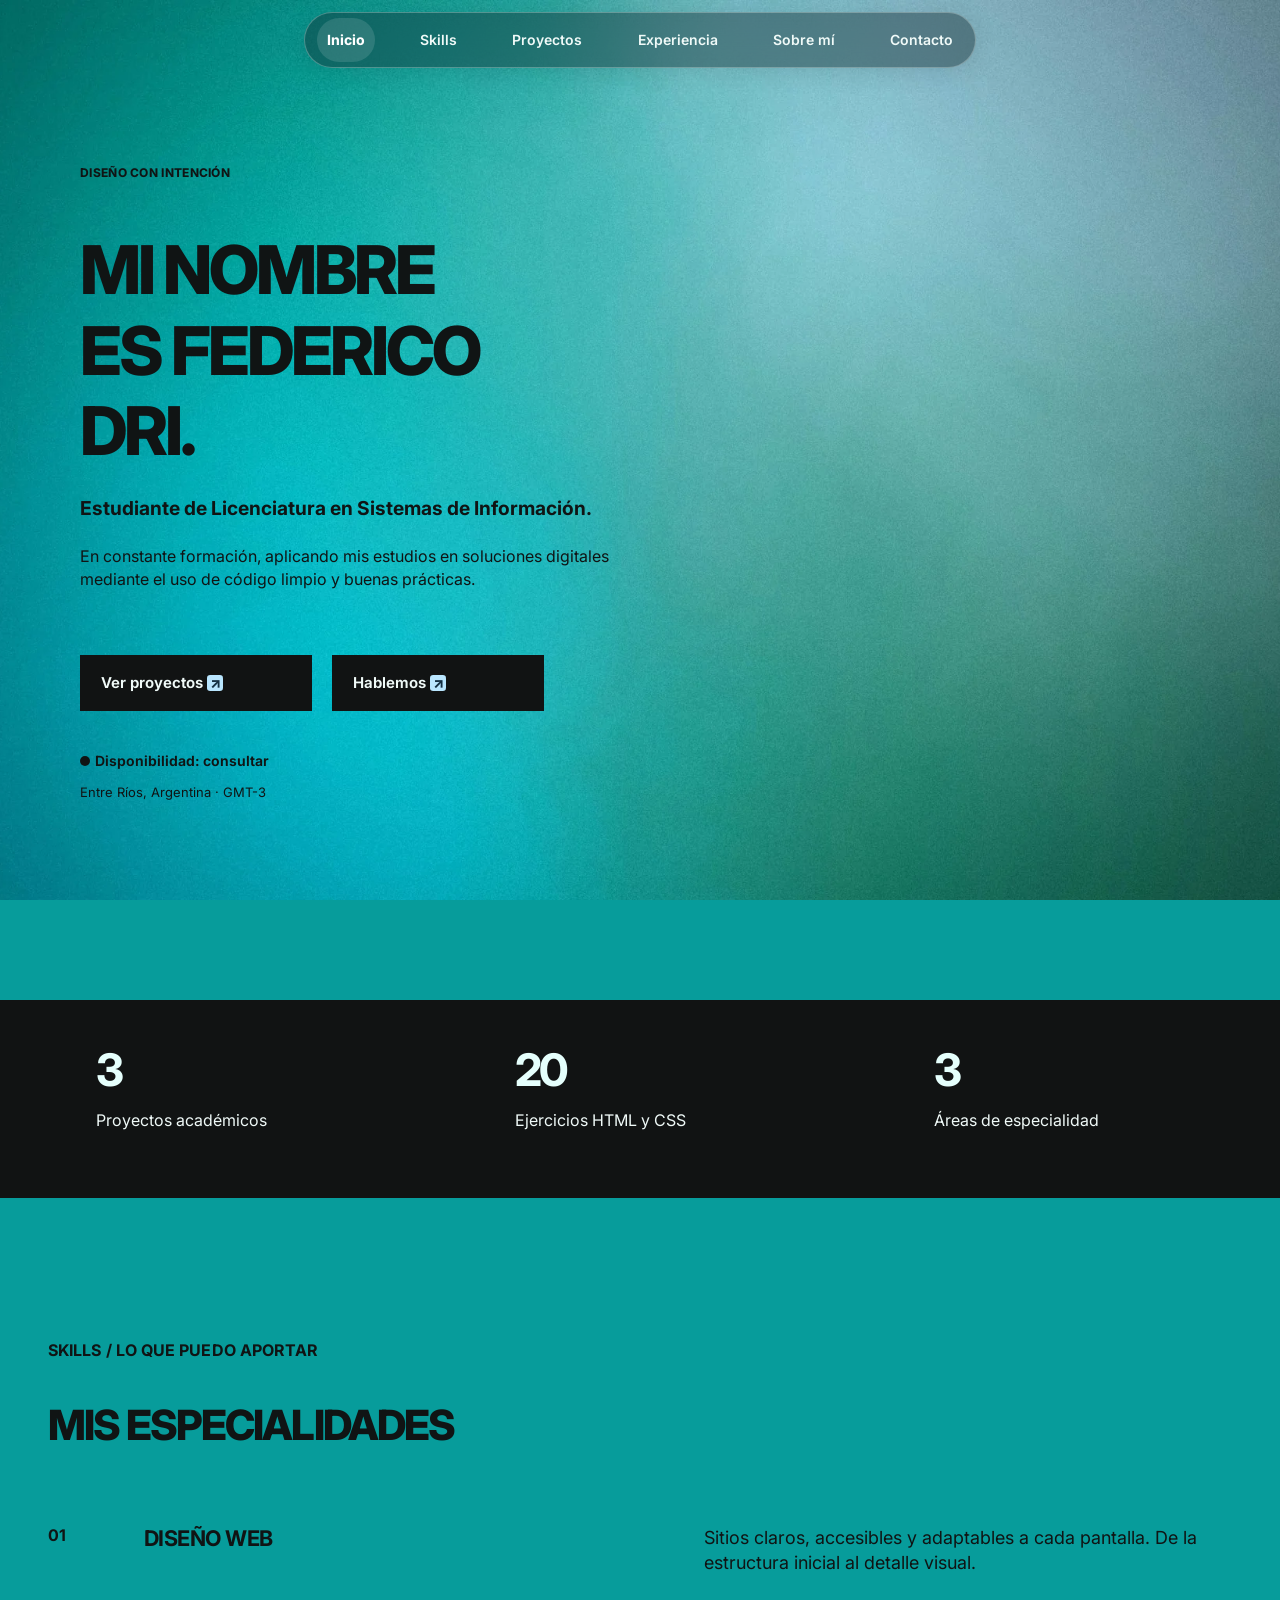
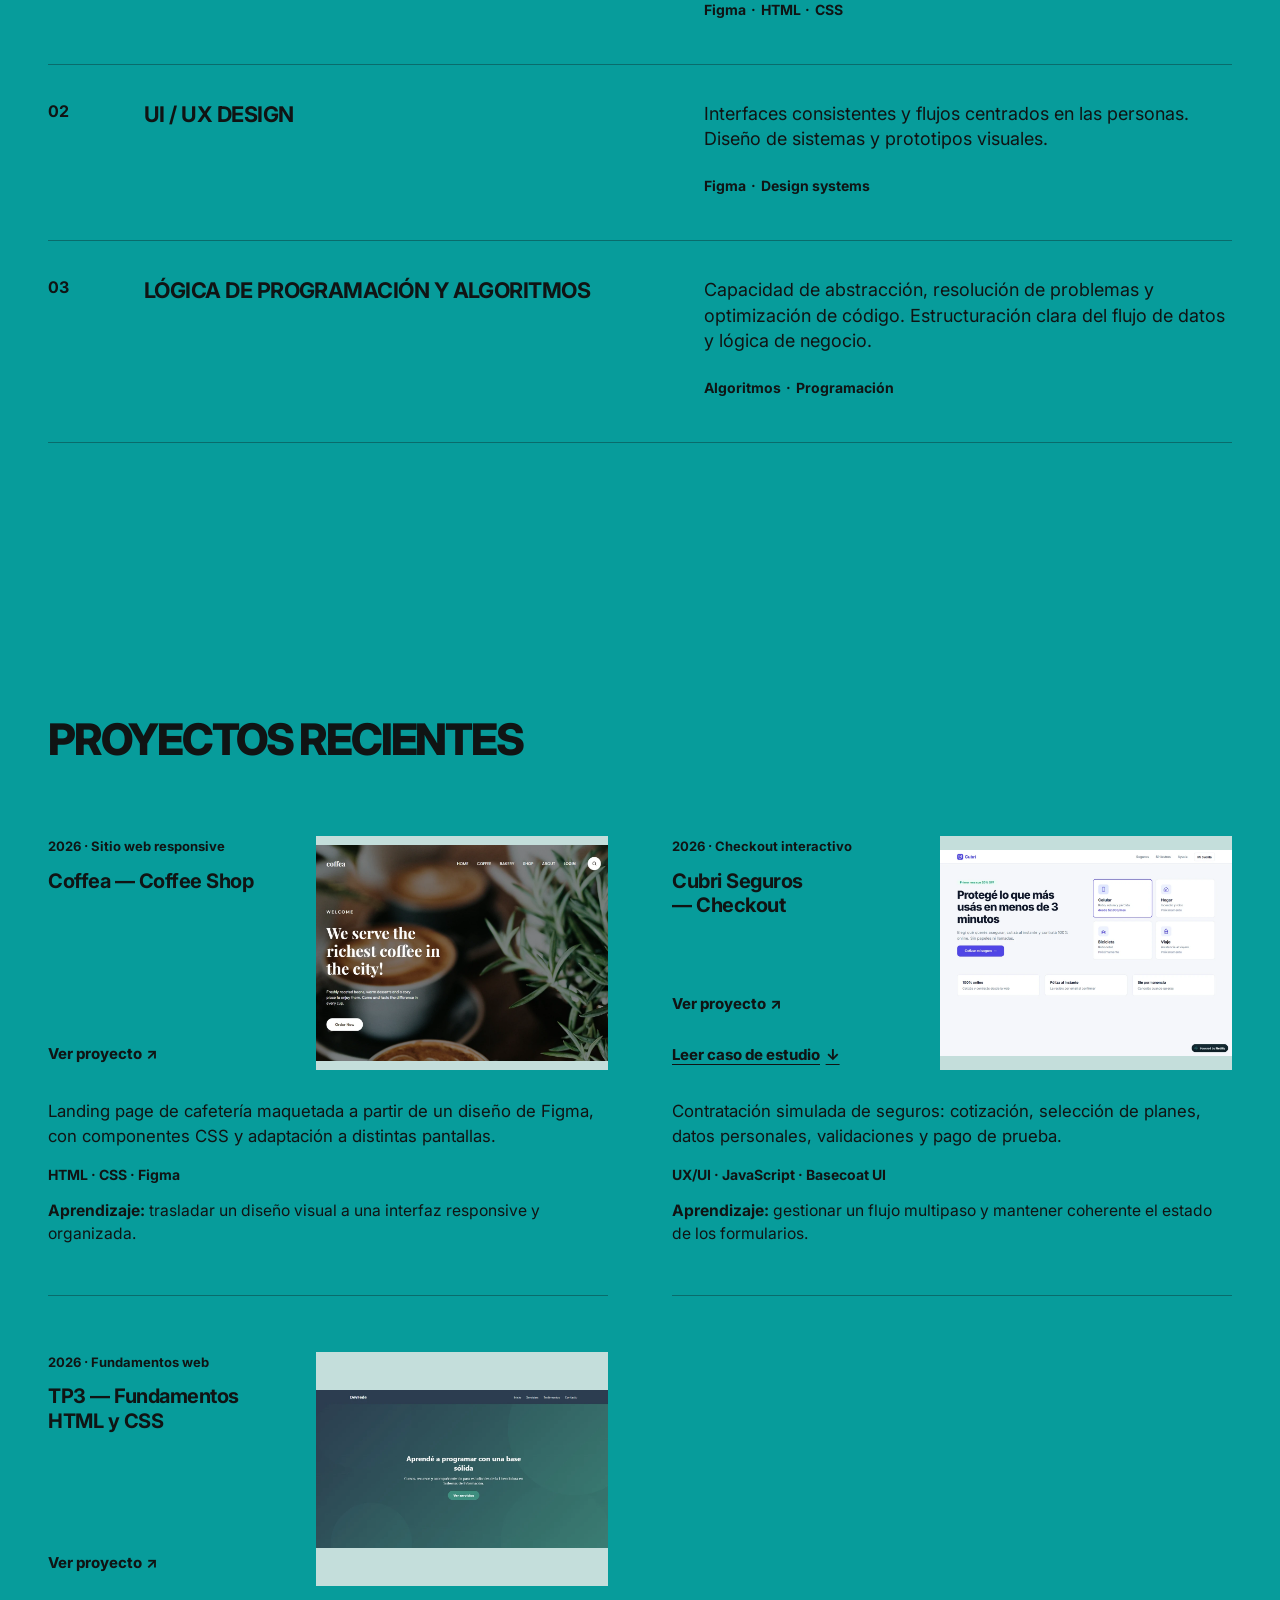
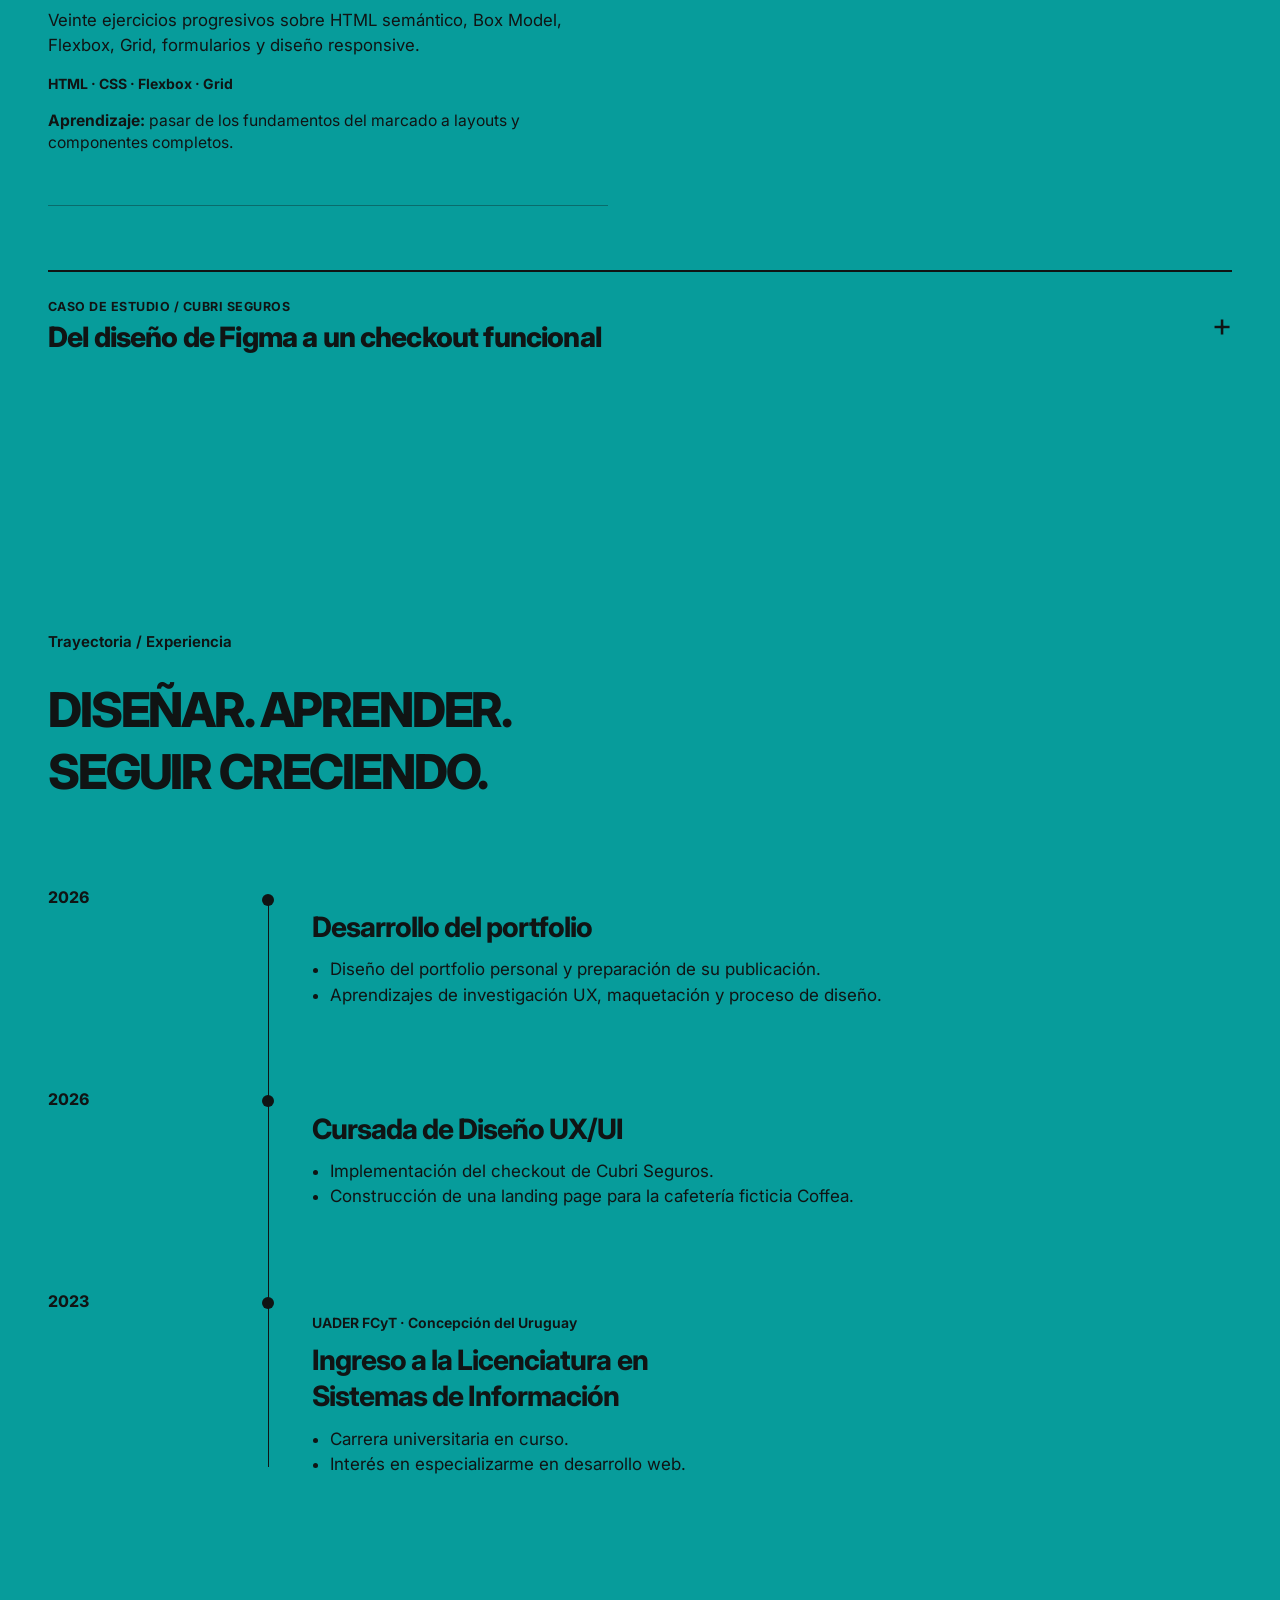
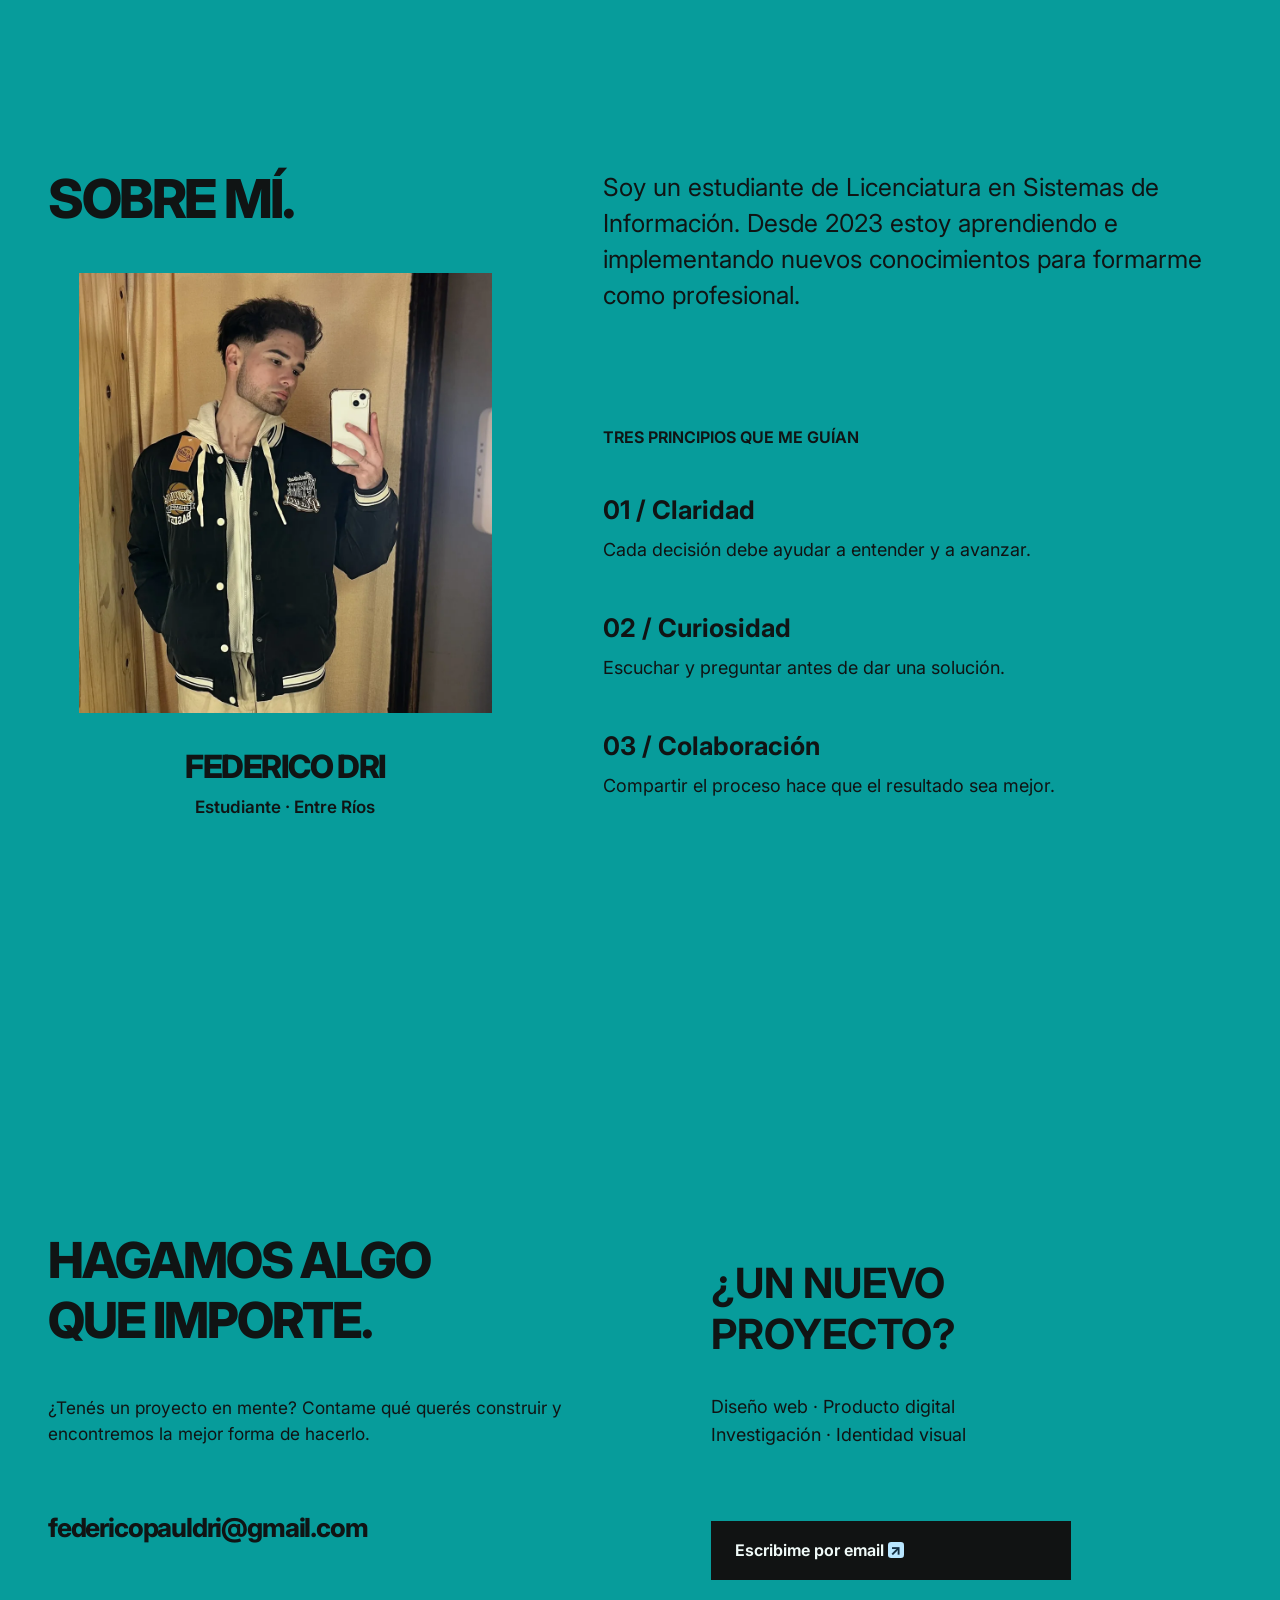
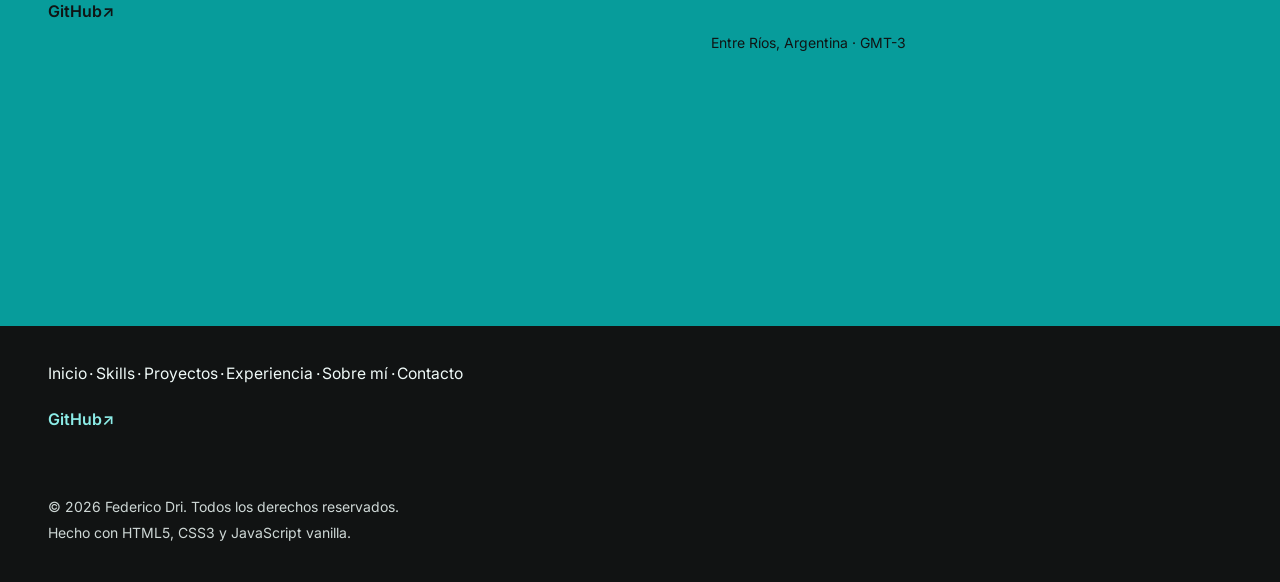
==== commit 03bfdac7: "incorporación de caso de estudio de Cubri Seguros" ====
--- a/index.html
+++ b/index.html
@@ -21,7 +21,9 @@
   <link rel="stylesheet" href="css/layout.css">
   <link rel="stylesheet" href="css/components.css">
   <link rel="stylesheet" href="css/responsive.css">
+  <link rel="stylesheet" href="css/case-study.css">
   <script src="js/main.js" defer></script>
+  <script src="js/case-study.js" defer></script>
   <title>Federico Dri | Portfolio personal</title>
 </head>
 <body>
@@ -159,7 +161,10 @@
             <p class="project-card__description">Contratación simulada de seguros: cotización, selección de planes, datos personales, validaciones y pago de prueba.</p>
             <p class="project-card__tags">UX/UI · JavaScript · Basecoat UI</p>
             <p class="project-card__learning"><strong>Aprendizaje:</strong> gestionar un flujo multipaso y mantener coherente el estado de los formularios.</p>
-            <a class="project-card__link" href="https://cubriseguros.netlify.app/" target="_blank" rel="noopener noreferrer">Ver proyecto <span aria-hidden="true">↗</span><span class="visually-hidden"> (abre una pestaña nueva)</span></a>
+            <div class="project-card__actions">
+              <a class="project-card__link" href="https://cubriseguros.netlify.app/" target="_blank" rel="noopener noreferrer">Ver proyecto <span aria-hidden="true">↗</span><span class="visually-hidden"> (abre una pestaña nueva)</span></a>
+              <a class="project-card__case-link" href="#caso-cubri" aria-controls="caso-cubri" aria-expanded="false">Leer caso de estudio <span aria-hidden="true">↓</span></a>
+            </div>
           </article>
 
           <article class="project-card" aria-labelledby="project-tp3-title">
@@ -174,6 +179,95 @@
             <a class="project-card__link" href="https://github.com/FedeD19/TP3-Dise-o-UX-UI---HTML-CSS" target="_blank" rel="noopener noreferrer">Ver proyecto <span aria-hidden="true">↗</span><span class="visually-hidden"> (abre una pestaña nueva)</span></a>
           </article>
         </div>
+
+        <!-- H9 — caso de estudio en la misma página, desplegable y accesible con teclado. -->
+        <details class="case-study" id="caso-cubri">
+          <summary class="case-study__summary">
+            <span class="case-study__summary-kicker">Caso de estudio / Cubri Seguros</span>
+            <span class="case-study__summary-title">Del diseño de Figma a un checkout funcional</span>
+            <span class="case-study__summary-icon" aria-hidden="true">+</span>
+          </summary>
+
+          <div class="case-study__content">
+            <header class="case-study__header">
+              <div>
+                <p class="case-study__eyebrow">UX/UI · Desarrollo front-end · 2026</p>
+                <h3 id="titulo-caso-cubri">Cubri Seguros: contratación digital de un seguro</h3>
+                <p>Trabajo práctico académico. Construí una experiencia responsive de contratación simulada de seguros para celulares, a partir de un diseño de Figma proporcionado para la consigna.</p>
+              </div>
+              <a class="case-study__demo" href="https://cubriseguros.netlify.app/" target="_blank" rel="noopener noreferrer">Probar la demo <span aria-hidden="true">↗</span><span class="visually-hidden"> (abre una pestaña nueva)</span></a>
+            </header>
+
+            <dl class="case-study__facts">
+              <div><dt>Tipo de proyecto</dt><dd>Trabajo práctico de UX/UI</dd></div>
+              <div><dt>Enfoque</dt><dd>Checkout responsive y validaciones</dd></div>
+              <div><dt>Herramientas</dt><dd>HTML · Tailwind · Basecoat UI · JavaScript</dd></div>
+            </dl>
+
+            <section class="case-study__chapter" aria-labelledby="caso-cubri-problema">
+              <h4 id="caso-cubri-problema">01 / Problema y objetivo</h4>
+              <p>El desafío de la consigna era convertir las pantallas de referencia en un recorrido completo de contratación: elegir un producto, cotizarlo, seleccionar una cobertura, ingresar datos, simular un pago y recibir un resultado claro. Todo debía funcionar en mobile y desktop sin utilizar un backend ni procesar pagos reales.</p>
+            </section>
+
+            <section class="case-study__chapter" aria-labelledby="caso-cubri-proceso">
+              <h4 id="caso-cubri-proceso">02 / Proceso de diseño e implementación</h4>
+              <ol class="case-study__process">
+                <li><strong>Análisis de las pantallas:</strong> tomé como referencia siete vistas desktop y sus siete equivalentes mobile del archivo Figma de la práctica.</li>
+                <li><strong>Estructura y diseño:</strong> reutilicé componentes y tokens, y adapté el catálogo, el stepper, las tarjetas y los formularios a los distintos anchos.</li>
+                <li><strong>Flujo y estado:</strong> organicé las etapas en una única página y un objeto de estado para conservar la información cuando el usuario avanza o retrocede.</li>
+                <li><strong>Validaciones y resultados:</strong> agregué mensajes de error en los campos, planes calculados desde un JSON local y estados de aprobación o rechazo de pago simulado.</li>
+              </ol>
+            </section>
+
+            <section class="case-study__chapter" aria-labelledby="caso-cubri-flujo">
+              <h4 id="caso-cubri-flujo">03 / Recorrido del usuario</h4>
+              <ol class="case-study__flow">
+                <li>Catálogo</li><li>Cotización</li><li>Plan</li><li>Datos</li><li>Pago</li><li>Éxito o error</li>
+              </ol>
+              <p>El paso de pago es una simulación. La pantalla de éxito muestra una póliza ficticia, mientras que el rechazo permite reintentar sin volver a completar toda la solicitud.</p>
+            </section>
+
+            <section class="case-study__chapter" aria-labelledby="caso-cubri-pantallas">
+              <h4 id="caso-cubri-pantallas">04 / Pantallas del proyecto</h4>
+              <p>Estas capturas provienen de la implementación académica de Cubri Seguros.</p>
+              <div class="case-study__gallery">
+                <figure class="case-study__shot">
+                  <img src="assets/projects/caso-cubri/catalogo.webp" width="1200" height="750" loading="lazy" decoding="async" alt="Pantalla desktop inicial de Cubri Seguros con oferta de seguro para celular y catálogo de coberturas">
+                  <figcaption>01 · Catálogo y punto de entrada</figcaption>
+                </figure>
+                <figure class="case-study__shot">
+                  <img src="assets/projects/caso-cubri/planes.webp" width="1200" height="777" loading="lazy" decoding="async" alt="Selección de planes Básico, Plus y Premium en desktop, con resumen de cotización">
+                  <figcaption>02 · Comparación y selección de planes</figcaption>
+                </figure>
+                <figure class="case-study__shot">
+                  <img src="assets/projects/caso-cubri/pago.webp" width="1200" height="777" loading="lazy" decoding="async" alt="Formulario desktop para el pago simulado y resumen del seguro elegido">
+                  <figcaption>03 · Pago simulado y resumen</figcaption>
+                </figure>
+                <figure class="case-study__shot">
+                  <img src="assets/projects/caso-cubri/exito.webp" width="1200" height="803" loading="lazy" decoding="async" alt="Pantalla de confirmación del seguro con datos de la solicitud y número ficticio de póliza">
+                  <figcaption>04 · Confirmación de la solicitud</figcaption>
+                </figure>
+              </div>
+              <div class="case-study__mobile-gallery">
+                <figure class="case-study__shot case-study__shot--mobile">
+                  <img src="assets/projects/caso-cubri/mobile-datos.webp" width="390" height="844" loading="lazy" decoding="async" alt="Versión mobile del formulario de datos personales en Cubri Seguros">
+                  <figcaption>Formulario en mobile</figcaption>
+                </figure>
+                <figure class="case-study__shot case-study__shot--mobile">
+                  <img src="assets/projects/caso-cubri/mobile-error.webp" width="390" height="844" loading="lazy" decoding="async" alt="Versión mobile del resultado de pago rechazado, con opción para reintentar">
+                  <figcaption>Estado de error en mobile</figcaption>
+                </figure>
+              </div>
+            </section>
+
+            <section class="case-study__chapter case-study__conclusion" aria-labelledby="caso-cubri-resultado">
+              <h4 id="caso-cubri-resultado">05 / Resultado y aprendizajes</h4>
+              <p>El resultado del trabajo es un prototipo web funcional que conecta el recorrido completo, conserva los datos entre pasos y contempla estados de éxito y error. No se trata de una contratación ni de un pago real.</p>
+              <p>El aprendizaje principal fue integrar una interfaz responsive con reglas de validación y estado compartido sin perder la coherencia visual. No presento métricas de conversión ni mejoras de usabilidad medidas, porque no forman parte de la documentación de este trabajo.</p>
+              <a class="case-study__demo" href="https://cubriseguros.netlify.app/" target="_blank" rel="noopener noreferrer">Abrir Cubri Seguros en Netlify <span aria-hidden="true">↗</span><span class="visually-hidden"> (abre una pestaña nueva)</span></a>
+            </section>
+          </div>
+        </details>
       </div>
     </section>
 
@@ -267,8 +361,6 @@
           <p class="contact-description">¿Tenés un proyecto en mente? Contame qué querés construir y encontremos la mejor forma de hacerlo.</p>
           <a class="contact-email" href="mailto:federicopauldri@gmail.com">federicopauldri@gmail.com</a>
           <ul class="contact-socials" aria-label="Redes de contacto">
-            <!-- TODO: reemplazar el texto por un enlace al recibir la URL real de LinkedIn. -->
-            <li><span class="social-pending" title="Falta confirmar el enlace a LinkedIn">LinkedIn (enlace pendiente)</span></li>
             <li><a href="https://github.com/FedeD19" target="_blank" rel="noopener noreferrer">GitHub <span aria-hidden="true">↗</span><span class="visually-hidden"> (abre una pestaña nueva)</span></a></li>
           </ul>
         </div>
@@ -299,8 +391,6 @@
         </ul>
       </nav>
       <ul class="footer-socials" aria-label="Redes sociales">
-        <!-- TODO: incorporar URL personal de LinkedIn; no se usa un enlace ficticio. -->
-        <li><span class="social-pending" title="Falta confirmar el enlace a LinkedIn">LinkedIn (enlace pendiente)</span></li>
         <li><a href="https://github.com/FedeD19" target="_blank" rel="noopener noreferrer">GitHub <span aria-hidden="true">↗</span><span class="visually-hidden"> (abre una pestaña nueva)</span></a></li>
       </ul>
       <div class="footer-bottom">
--- a/css/components.css
+++ b/css/components.css
@@ -568,7 +568,6 @@
 .contact-socials a, .footer-socials a { display: inline-flex; min-height: 2.75rem; align-items: center; font-weight: 600; text-decoration: none; }
 .contact-socials a:hover, .footer-socials a:hover { text-decoration: underline; }
 .contact-socials a:active { opacity: .7; }
-.social-pending { display: inline-flex; min-height: 2.75rem; align-items: center; opacity: 0.77; font-weight: 600; }
 .contact-secondary { display: flex; flex-direction: column; align-items: flex-start; margin-top: 7rem; }
 .contact-services { display: none; }
 .contact-cta {
@@ -622,6 +621,5 @@
 .site-footer .footer-links a:hover { color: var(--color-accent); }
 .site-footer .footer-socials { gap: 0 1rem; margin-top: 2.75rem; }
 .site-footer .footer-socials a { color: var(--color-accent); }
-.site-footer .social-pending { color: var(--color-on-dark); }
 .footer-bottom { display: flex; flex-direction: column; gap: 0.35rem; margin-top: 7.5rem; }
 .footer-bottom small { display: block; font-size: 0.875rem; color: rgb(240 250 248 / 85%); line-height: 1.45; }
--- a/css/case-study.css
+++ b/css/case-study.css
@@ -0,0 +1,81 @@
+/* H9 — caso de estudio de Cubri Seguros, dentro de la página principal. */
+.section--projects .project-card__actions {
+  grid-area: link;
+  display: flex;
+  flex-wrap: wrap;
+  gap: 0.35rem 1.5rem;
+  align-items: center;
+  align-self: end;
+  margin-top: 1.1rem;
+}
+.section--projects .project-card__actions .project-card__link { margin: 0; }
+.section--projects .project-card__case-link {
+  display: inline-flex;
+  align-items: center;
+  gap: 0.35rem;
+  min-height: 2.75rem;
+  font-size: 0.9375rem;
+  font-weight: 750;
+  color: var(--color-ink);
+  text-decoration: underline;
+  text-underline-offset: 0.24rem;
+  text-decoration-thickness: 0.09rem;
+  transition: color var(--duration-fast) var(--ease-out);
+}
+.section--projects .project-card__case-link:hover { color: #064d4b; }
+.section--projects .project-card__case-link:active { color: #055553; }
+.case-study { margin-top: clamp(3rem, 5vw, 5.5rem); scroll-margin-top: 7rem; border-top: 2px solid var(--color-ink); }
+.case-study__summary {
+  list-style: none;
+  cursor: pointer;
+  display: grid;
+  grid-template-columns: minmax(0, 1fr) auto;
+  align-items: center;
+  gap: 0.25rem 1rem;
+  padding: 1.6rem 0;
+  min-height: 5rem;
+  color: var(--color-ink);
+  -webkit-tap-highlight-color: transparent;
+}
+.case-study__summary::-webkit-details-marker { display: none; }
+.case-study__summary-kicker { grid-column: 1; font-size: 0.78rem; text-transform: uppercase; font-weight: 700; letter-spacing: .04em; }
+.case-study__summary-title { grid-column: 1; font-size: clamp(1.2rem, 3vw, 1.75rem); line-height: 1.18; font-weight: 800; letter-spacing: -.03em; }
+.case-study__summary-icon { grid-column: 2; grid-row: 1 / span 2; font-size: 2rem; line-height: 1; font-weight: 400; transition: transform .2s ease; }
+.case-study[open] .case-study__summary-icon { transform: rotate(45deg); }
+.case-study__summary:hover .case-study__summary-title { text-decoration: underline; text-underline-offset: 0.15em; }
+.case-study__summary:focus-visible, .project-card__case-link:focus-visible, .case-study__demo:focus-visible { outline: 3px solid var(--color-ink); outline-offset: 4px; }
+.case-study__content { padding: clamp(1.25rem, 4vw, 3rem); margin-bottom: 1rem; border: 1px solid rgba(16,20,20,.45); background: rgba(240,250,248,.87); color: #101414; }
+.case-study__header { display: flex; flex-direction: column; align-items: flex-start; gap: 1.5rem; }
+.case-study__eyebrow { font-size: .78rem; font-weight: 700; text-transform: uppercase; letter-spacing: .04em; }
+.case-study__header h3 { max-width: 25ch; margin: .7rem 0 1rem; font-size: clamp(1.65rem, 3.2vw, 3.1rem); line-height: 1.12; letter-spacing: -.045em; text-transform: uppercase; }
+.case-study__header p:not(.case-study__eyebrow),.case-study__chapter p { max-width: 70ch; font-size: 1rem; line-height: 1.6; }
+.case-study__demo { display: inline-flex; align-items: center; justify-content: center; gap: .6rem; max-width: 100%; padding: .9rem 1.25rem; min-height: 2.9rem; background: #101414; color: #fff; font-size: .9rem; font-weight: 750; text-decoration: none; text-align: center; }
+.case-study__demo:hover { background: #284c4b; }
+.case-study__demo:active { background: #396562; }
+.case-study__facts { display: grid; grid-template-columns: 1fr; gap: 1rem; border-block: 1px solid rgba(16,20,20,.35); margin: 2rem 0; padding: 1.5rem 0; }
+.case-study__facts div { min-width: 0; }
+.case-study__facts dt { font-size: .75rem; font-weight: 750; text-transform: uppercase; letter-spacing: .05em; }
+.case-study__facts dd { margin: .45rem 0 0; font-size: .95rem; line-height: 1.45; }
+.case-study__chapter { padding: 1.65rem 0; border-bottom: 1px solid rgba(16,20,20,.28); }
+.case-study__chapter h4 { max-width: 50ch; margin: 0 0 1.05rem; font-size: clamp(1.15rem, 2vw, 1.45rem); line-height: 1.3; font-weight: 800; text-transform: uppercase; }
+.case-study__chapter p + p { margin-top: 1rem; }
+.case-study__process { padding-left: 1.4rem; margin: 1.2rem 0 0; display: grid; gap: .8rem; font-size: .98rem; line-height: 1.6; }
+.case-study__flow { list-style: none; margin: 1.25rem 0; padding: 0; display: flex; flex-wrap: wrap; gap: .5rem; counter-reset: flow; }
+.case-study__flow li { display: inline-flex; align-items: center; min-height: 2.5rem; padding: .6rem .85rem; border: 1px solid rgba(16,20,20,.45); font-weight: 650; font-size: .88rem; }
+.case-study__flow li::before { counter-increment: flow; content: counter(flow,decimal-leading-zero) " / "; font-weight: 800; margin-right: .45rem; }
+.case-study__gallery { display: grid; grid-template-columns: minmax(0, 1fr); gap: 1.5rem; margin-top: 1.5rem; }
+.case-study__mobile-gallery { display: grid; grid-template-columns: repeat(2,minmax(0, 1fr)); gap: 1rem; max-width: 48rem; margin-top: 1.5rem; }
+.case-study__shot { margin: 0; min-width: 0; }
+.case-study__shot img { display: block; width: 100%; height: auto; border: 1px solid rgba(16,20,20,.22); background: #f5f7fb; }
+.case-study__shot figcaption { margin-top: .45rem; font-weight: 650; font-size: .85rem; line-height: 1.4; }
+.case-study__conclusion { border-bottom: 0; }
+.case-study__conclusion .case-study__demo { margin-top: 1.5rem; }
+@media (min-width: 768px) {
+  .case-study__content { padding: 3rem; }
+  .case-study__header { flex-direction: row; align-items: flex-end; justify-content: space-between; }
+  .case-study__facts { grid-template-columns: repeat(3,minmax(0,1fr)); }
+  .case-study__gallery { grid-template-columns: repeat(2,minmax(0,1fr)); }
+}
+@media (prefers-reduced-motion: reduce) {
+  .case-study__summary-icon, .section--projects .project-card__case-link { transition: none; }
+}
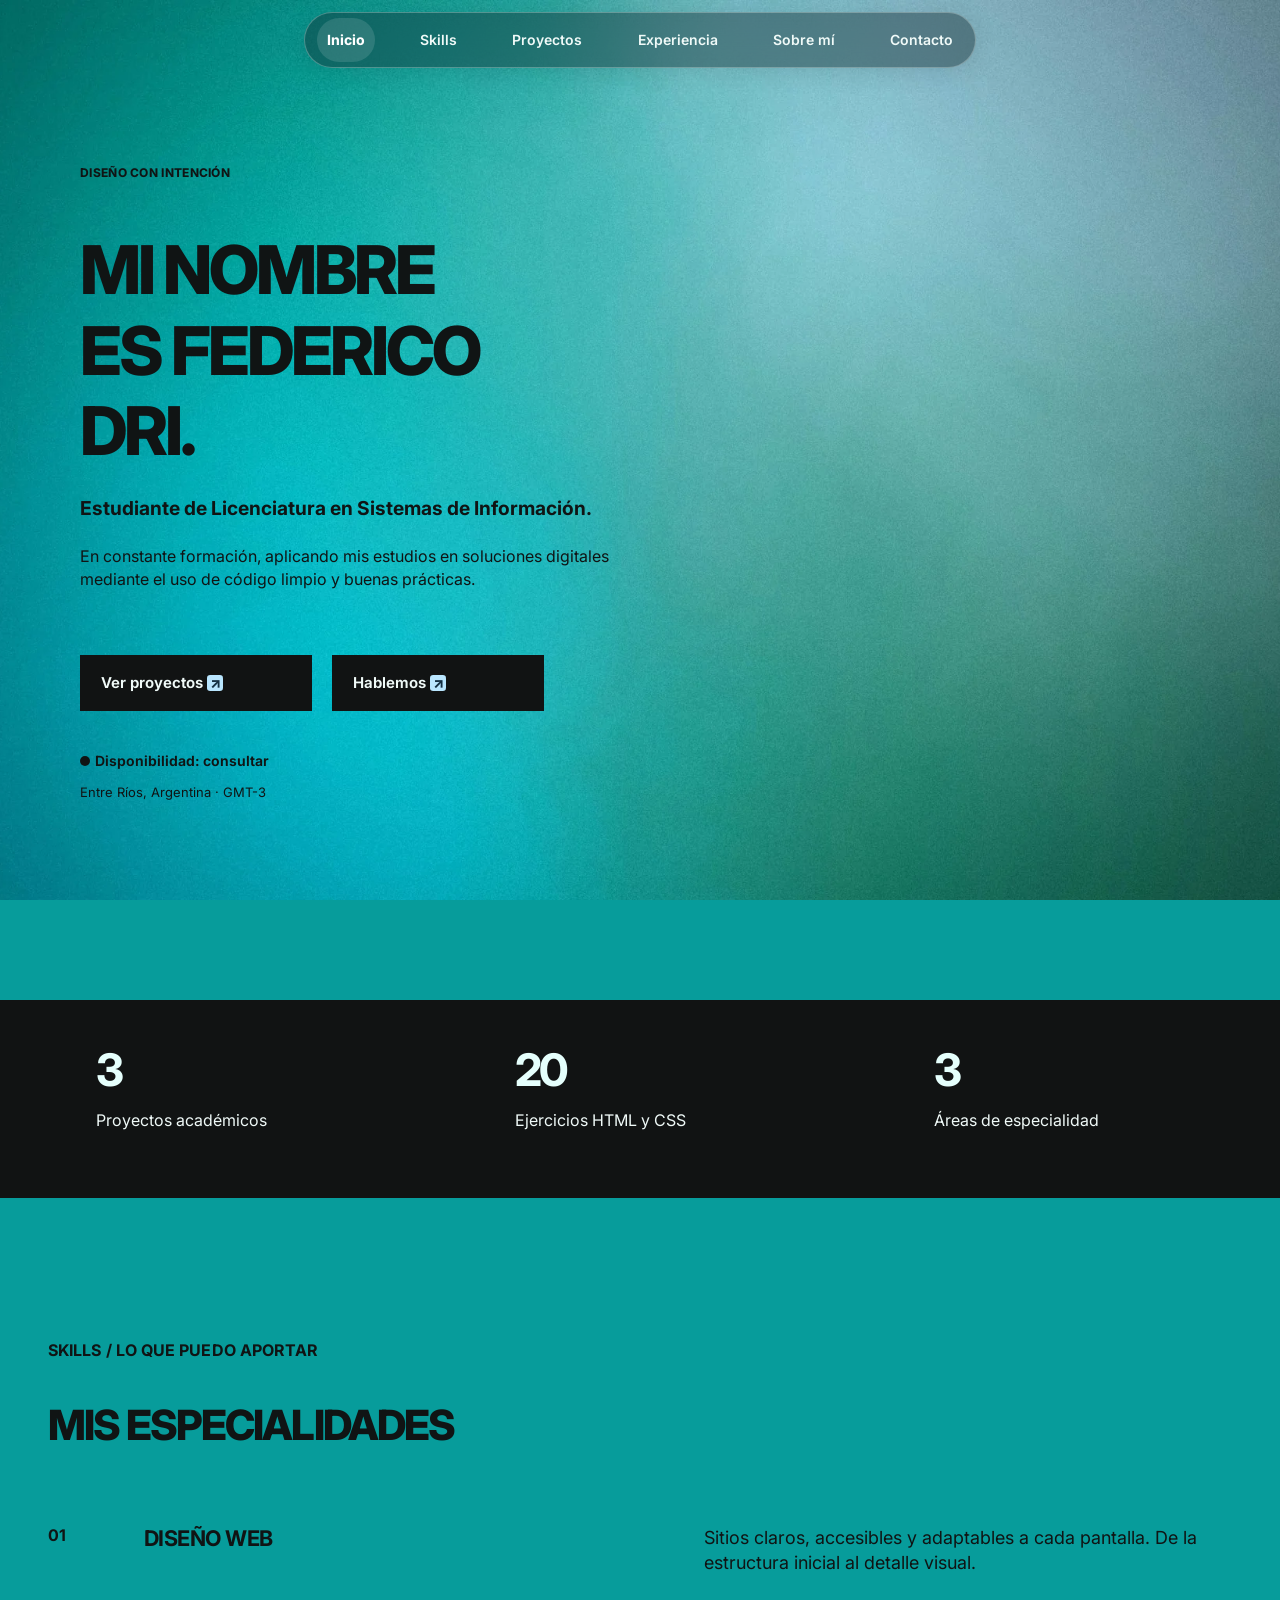
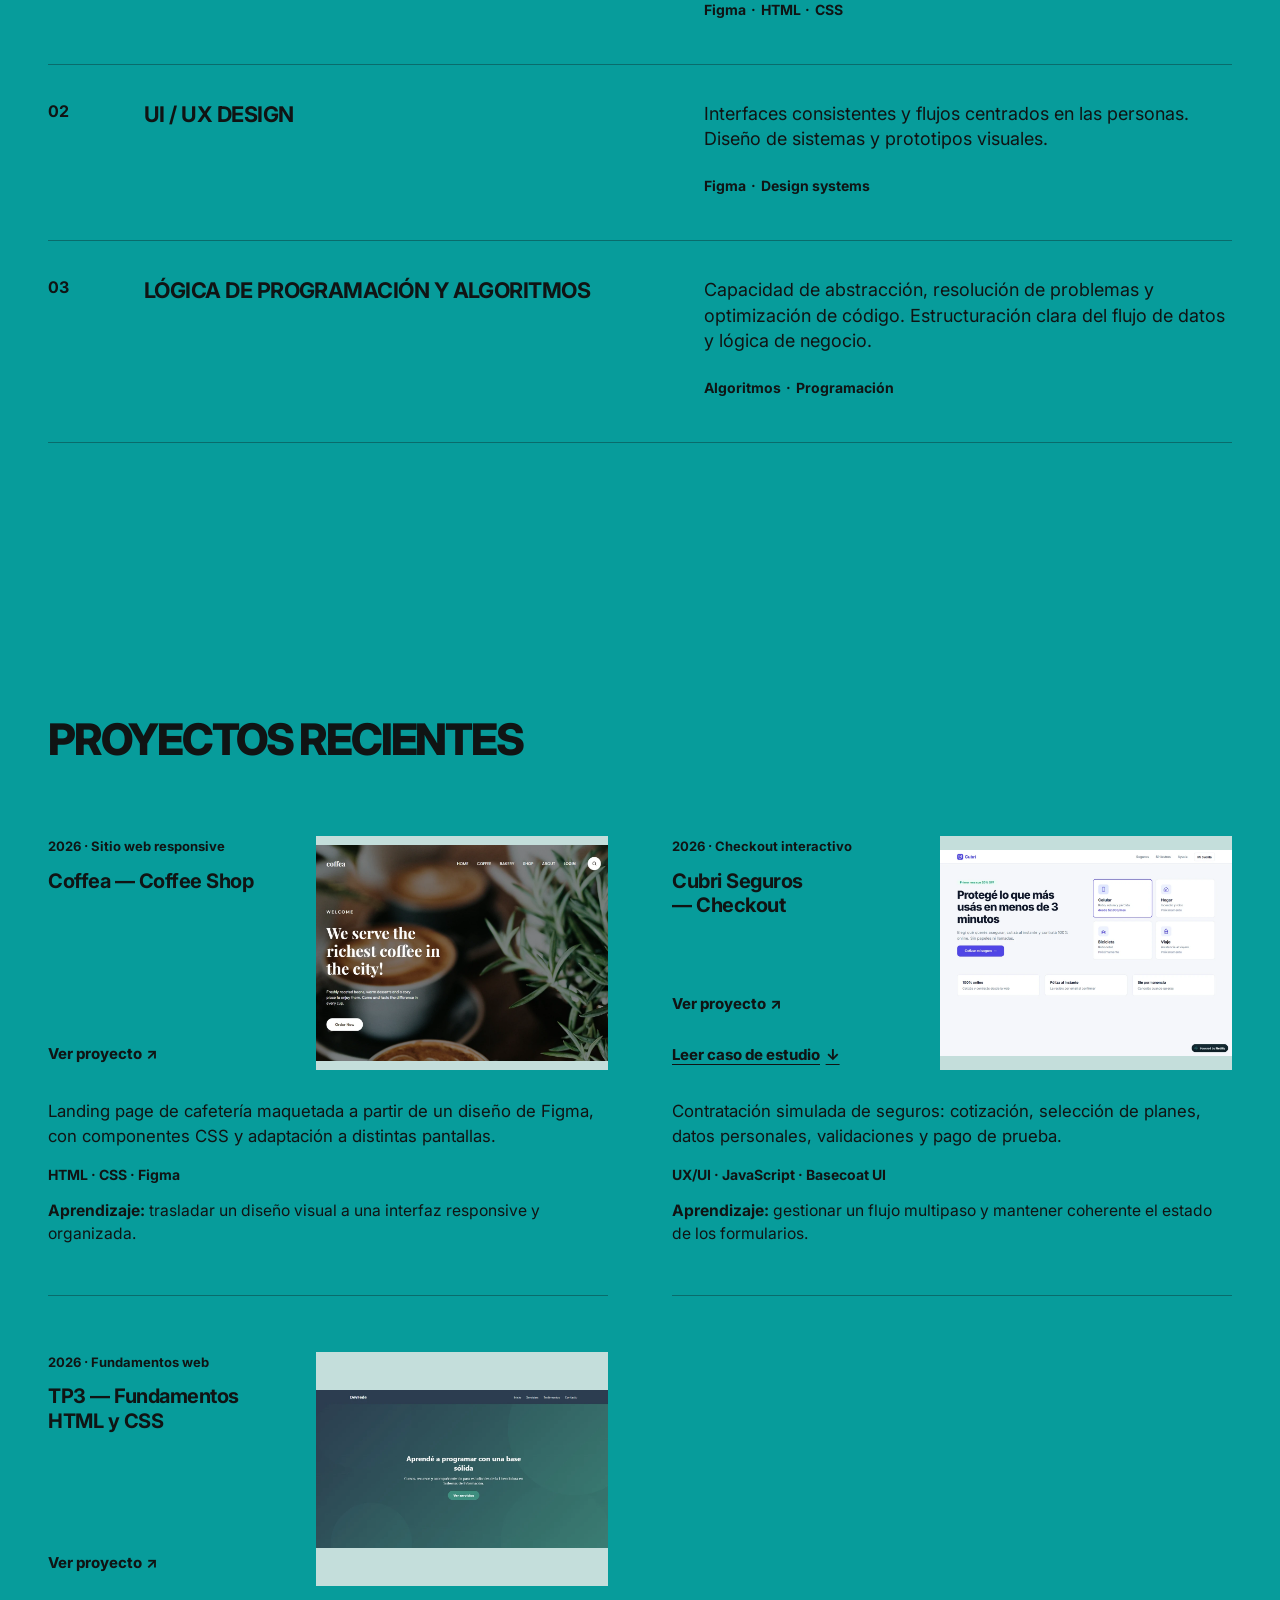
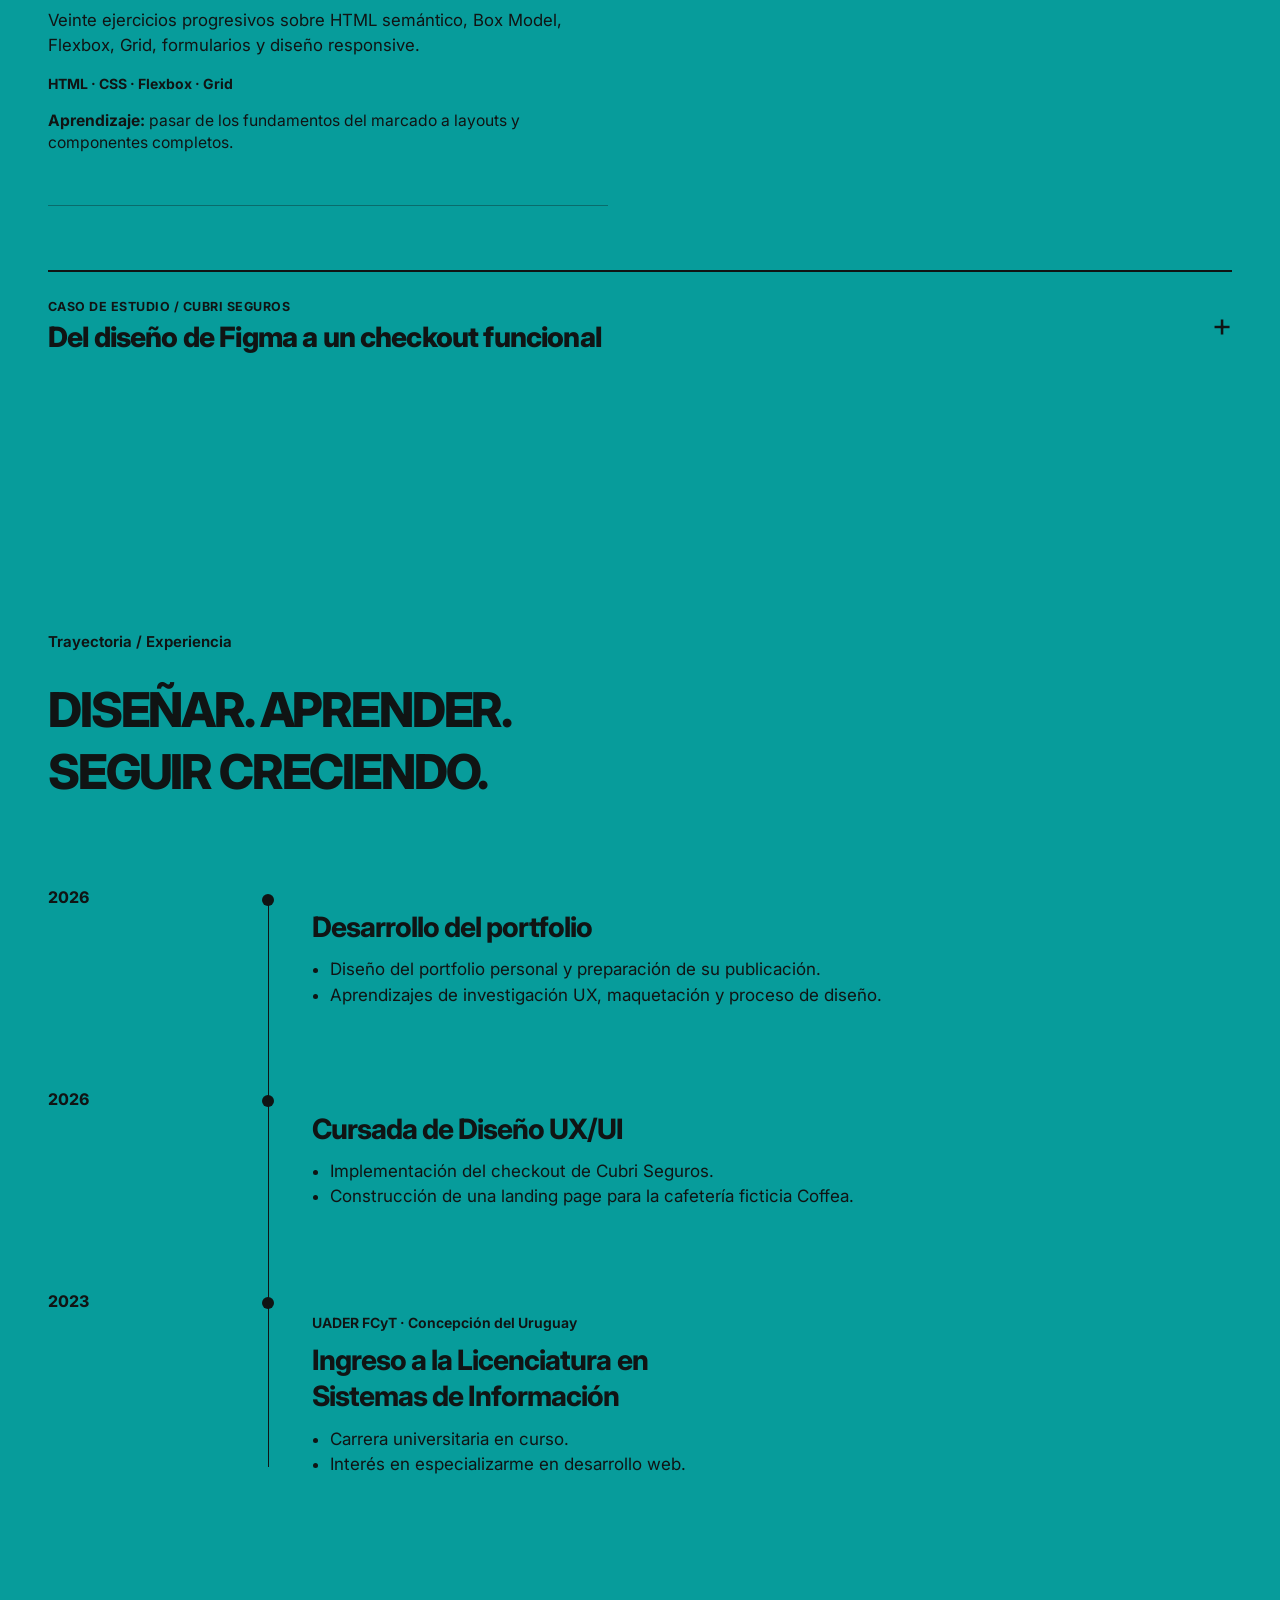
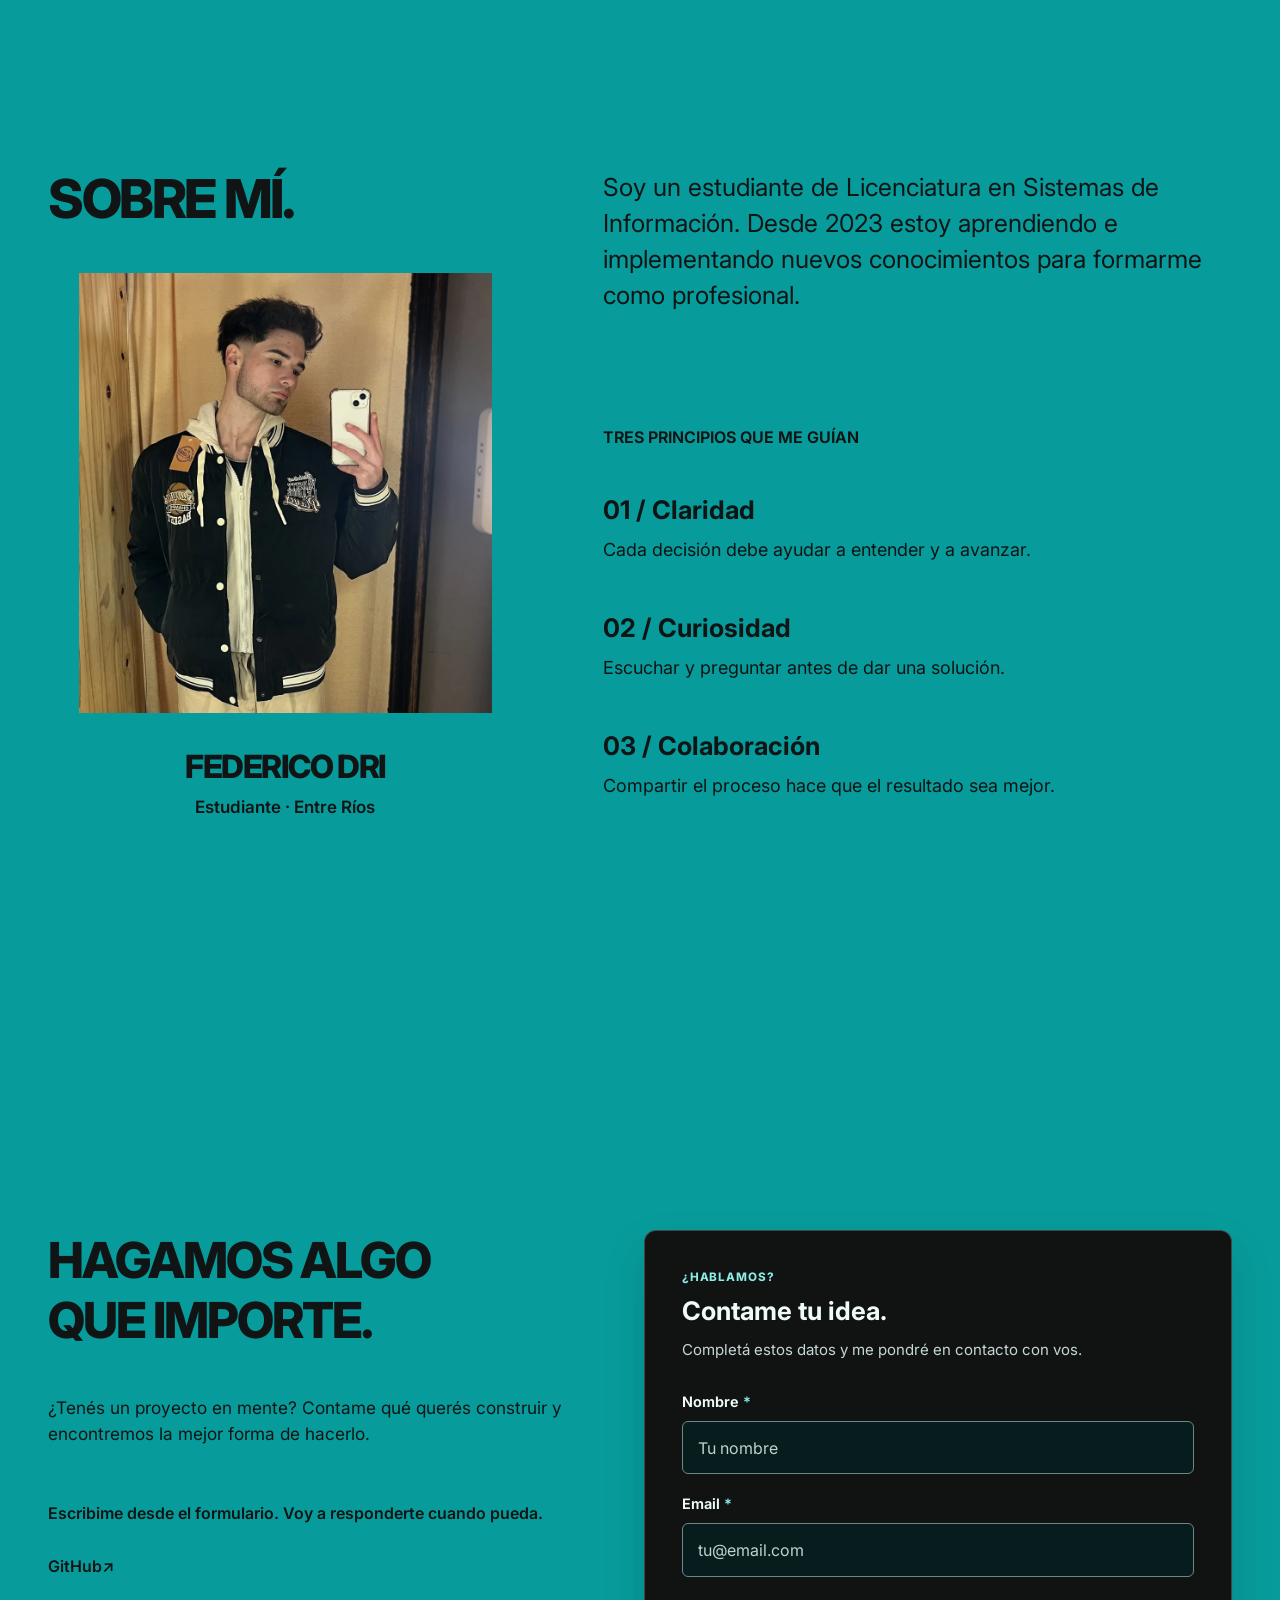
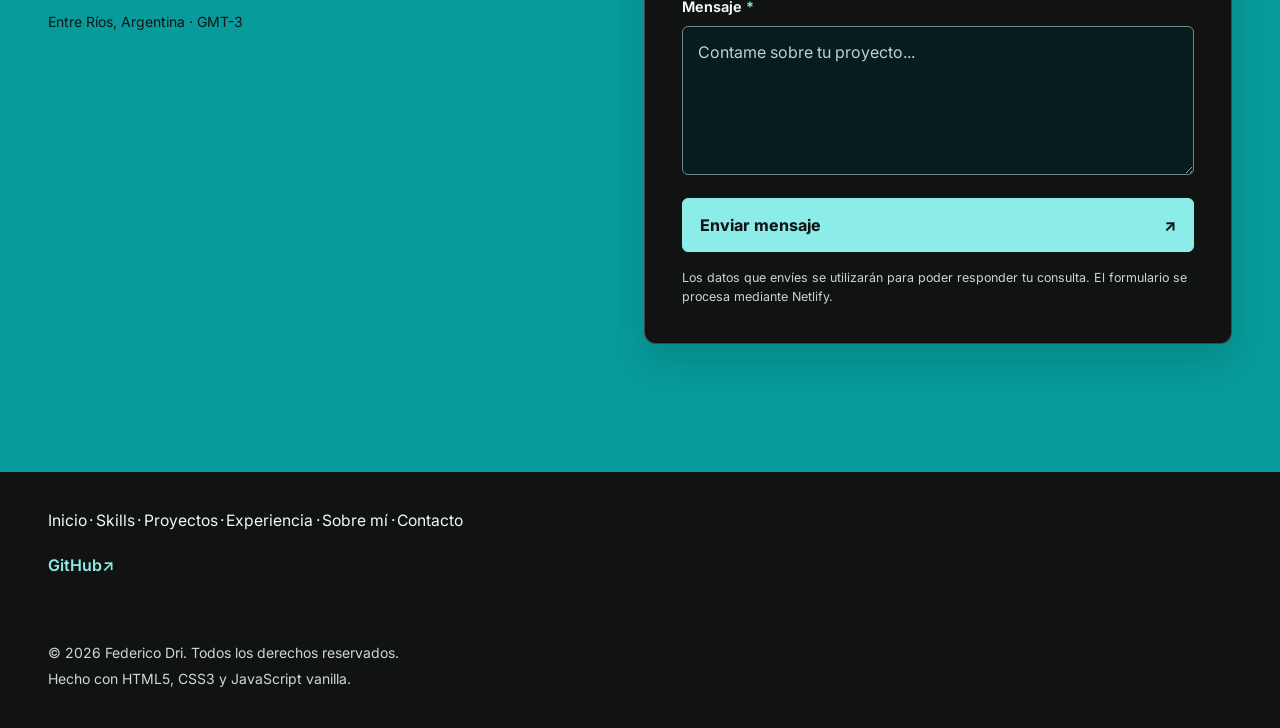
==== commit 70271940: "implementación de formulario y confirmación de mensaje enviado" ====
--- a/index.html
+++ b/index.html
@@ -4,14 +4,20 @@
   <meta charset="utf-8">
   <meta name="viewport" content="width=device-width, initial-scale=1">
   <meta name="theme-color" content="#102322">
+  <meta name="author" content="Federico Dri">
   <meta name="description" content="Portfolio de Federico Dri, estudiante de Licenciatura en Sistemas de Información. Proyectos académicos de desarrollo web y diseño UX/UI.">
   <meta property="og:type" content="website">
   <meta property="og:locale" content="es_AR">
   <meta property="og:title" content="Federico Dri | Portfolio personal">
   <meta property="og:description" content="Proyectos de desarrollo web, HTML, CSS y UX/UI realizados durante mi formación.">
-  <!-- TODO H10: reemplazar con la URL HTTPS absoluta tras publicar el sitio. -->
+  <!-- H10: al conocer la URL definitiva, ejecutar scripts/configurar-url.ps1.
+       Ese script genera canonical, og:url, sitemap y URLs absolutas para imágenes sociales. -->
   <meta property="og:image" content="assets/og/portada-prototipo.webp">
+  <meta property="og:image:alt" content="Portfolio de Federico Dri: desarrollo web y proyectos académicos UX/UI">
+  <meta property="og:site_name" content="Portfolio de Federico Dri">
+  <meta name="twitter:card" content="summary_large_image">
   <link rel="icon" type="image/svg+xml" href="assets/icons/favicon.svg">
+  <link rel="preload" href="assets/backgrounds/fondo-portfolio.webp" as="image" fetchpriority="high">
   <!-- Inter como aproximación visual; confirmar familia y pesos exactos en Figma. -->
   <link rel="preconnect" href="https://fonts.googleapis.com">
   <link rel="preconnect" href="https://fonts.gstatic.com" crossorigin>
@@ -22,8 +28,10 @@
   <link rel="stylesheet" href="css/components.css">
   <link rel="stylesheet" href="css/responsive.css">
   <link rel="stylesheet" href="css/case-study.css">
+  <link rel="stylesheet" href="css/contact-form.css">
   <script src="js/main.js" defer></script>
   <script src="js/case-study.js" defer></script>
+  <script src="js/contact-form.js" defer></script>
   <title>Federico Dri | Portfolio personal</title>
 </head>
 <body>
@@ -49,7 +57,7 @@
     </div>
   </header>
 
-  <main id="contenido">
+  <main id="contenido" tabindex="-1">
     <!-- H4: Hero y métricas basados en las exportaciones desktop 1920px y mobile 390px. -->
     <section class="section section--hero" id="inicio" aria-labelledby="titulo-inicio">
       <div class="container hero-content">
@@ -352,25 +360,65 @@
       </div>
     </section>
 
-    <!-- H8 — Contacto: email y GitHub reales. No se inventan perfiles sociales. -->
+    <!-- Contacto: formulario de Netlify Forms, sin mostrar una dirección de email en el HTML. -->
     <section class="section section--contact" id="contacto" aria-labelledby="titulo-contacto">
       <div class="container contact-content">
         <div class="contact-primary">
           <p class="eyebrow contact-eyebrow">Contacto / Construyamos juntos</p>
           <h2 id="titulo-contacto" class="contact-heading">Hagamos algo<br>que importe.</h2>
           <p class="contact-description">¿Tenés un proyecto en mente? Contame qué querés construir y encontremos la mejor forma de hacerlo.</p>
-          <a class="contact-email" href="mailto:federicopauldri@gmail.com">federicopauldri@gmail.com</a>
+          <p class="contact-invitation">Escribime desde el formulario. Voy a responderte cuando pueda.</p>
           <ul class="contact-socials" aria-label="Redes de contacto">
             <li><a href="https://github.com/FedeD19" target="_blank" rel="noopener noreferrer">GitHub <span aria-hidden="true">↗</span><span class="visually-hidden"> (abre una pestaña nueva)</span></a></li>
           </ul>
+          <p class="contact-location">Entre Ríos, Argentina · GMT-3</p>
         </div>
         <div class="contact-secondary">
-          <div class="contact-services">
-            <h3>¿Un nuevo<br>proyecto?</h3>
-            <p>Diseño web · Producto digital<br>Investigación · Identidad visual</p>
-          </div>
-          <a class="button contact-cta" href="mailto:federicopauldri@gmail.com?subject=Consulta%20desde%20tu%20portfolio">Escribime por email <span class="button__arrow" aria-hidden="true">↗</span></a>
-          <p class="contact-location">Entre Ríos, Argentina · GMT-3</p>
+          <form
+            id="formulario-contacto"
+            class="contact-form"
+            name="portfolio-contacto"
+            method="POST"
+            data-netlify="true"
+            netlify-honeypot="bot-field"
+            aria-labelledby="formulario-contacto-titulo"
+          >
+            <div class="contact-form__intro">
+              <p class="contact-form__eyebrow">¿Hablamos?</p>
+              <h3 id="formulario-contacto-titulo">Contame tu idea.</h3>
+              <p>Completá estos datos y me pondré en contacto con vos.</p>
+            </div>
+
+            <!-- Netlify Forms identifica el nombre del formulario en cada envío. -->
+            <input type="hidden" name="form-name" value="portfolio-contacto">
+            <p class="contact-form__trap" aria-hidden="true">
+              <label>Dejá este campo vacío: <input type="text" name="bot-field" tabindex="-1" autocomplete="off"></label>
+            </p>
+
+            <div class="contact-form__field">
+              <label for="contacto-nombre">Nombre <span aria-hidden="true">*</span></label>
+              <input id="contacto-nombre" name="nombre" type="text" autocomplete="name" placeholder="Tu nombre" minlength="2" maxlength="90" required>
+            </div>
+            <div class="contact-form__field">
+              <label for="contacto-email">Email <span aria-hidden="true">*</span></label>
+              <input id="contacto-email" name="email" type="email" autocomplete="email" placeholder="tu@email.com" maxlength="254" required>
+            </div>
+            <div class="contact-form__field">
+              <label for="contacto-mensaje">Mensaje <span aria-hidden="true">*</span></label>
+              <textarea id="contacto-mensaje" name="mensaje" rows="5" placeholder="Contame sobre tu proyecto..." minlength="10" maxlength="2500" required></textarea>
+            </div>
+            <button class="contact-form__submit" type="submit">
+              <span>Enviar mensaje</span> <span aria-hidden="true">↗</span>
+            </button>
+            <p id="contacto-estado" class="contact-form__status" role="status" aria-live="polite" aria-atomic="true" tabindex="-1"></p>
+            <div class="contact-form__success" id="contacto-confirmacion" hidden role="status" aria-live="polite">
+              <span class="contact-form__success-icon" aria-hidden="true">✓</span>
+              <h3 id="contacto-confirmacion-titulo" tabindex="-1">¡Mensaje enviado!</h3>
+              <p>Gracias por escribirme. Recibí tu mensaje y voy a responderte cuando pueda.</p>
+              <button class="contact-form__again" type="button" id="contacto-otro-mensaje">Escribir otro mensaje <span aria-hidden="true">↗</span></button>
+            </div>
+            <p class="contact-form__privacy">Los datos que envíes se utilizarán para poder responder tu consulta. El formulario se procesa mediante Netlify.</p>
+          </form>
         </div>
       </div>
     </section>
--- a/css/base.css
+++ b/css/base.css
@@ -65,6 +65,25 @@
 }
 .skip-link:focus { transform: translateY(0); }
 .section { scroll-margin-top: calc(var(--header-height) + var(--space-4)); }
+/* Ajuste de la navegación por anclas: evitar el desplazamiento doble
+   de scroll-padding-top (html) y scroll-margin-top (.section).
+   No cambiar Inicio ni Contacto, que ya estaban correctos. */
+.section--skills,
+.section--projects,
+.section--experience,
+.section--about {
+  scroll-margin-top: 0;
+}
+/* Ajuste específico de las anclas en desktop según las capturas de Figma.
+   Cada sección tiene un padding-top distinto: una única corrección de
+   scroll-margin-top no posiciona sus encabezados en el mismo lugar.
+   El valor negativo compensa ese padding; la posición final del contenido
+   permanece debajo de la barra de navegación. En mobile no se altera nada. */
+@media (min-width: 1200px) {
+  .section--skills { scroll-margin-top: -8rem; }
+  .section--experience { scroll-margin-top: -9.875rem; }
+  .section--about { scroll-margin-top: -1.5rem; }
+}
 @media (prefers-reduced-motion: no-preference) {
   html { scroll-behavior: smooth; }
 }
@@ -76,3 +95,16 @@
     transition-duration: 0.01ms !important;
   }
 }
+
+/* H10 — accesibilidad: foco visible en el destino del salto, sin añadir tabulación. */
+main:focus { outline: none; }
+/* Foco no oculto por el encabezado sticky (WCAG 2.2 AA 2.4.11). */
+:where(a, button, summary, [tabindex]):focus-visible {
+  scroll-margin-block: calc(var(--header-height) + 1rem) 1.5rem;
+}
+/* Reflow: evitar que palabras largas creen desplazamiento horizontal al aumentar zoom. */
+p, li, h1, h2, h3, h4 { overflow-wrap: break-word; }
+@media (forced-colors: active) {
+  :focus-visible { outline: 3px solid Highlight; box-shadow: none; }
+  .site-header__inner, .button { border: 1px solid CanvasText; }
+}
--- a/css/responsive.css
+++ b/css/responsive.css
@@ -254,3 +254,8 @@
 @media (max-width: 359px) {
   .section--contact .contact-email { font-size: 1.05rem; }
 }
+
+/* H10 — reflow para 320px y zoom alto, preservando tres líneas desde 360px. */
+@media (max-width: 359px) {
+  .hero-title__line { white-space: normal; overflow-wrap: anywhere; }
+}
--- a/css/contact-form.css
+++ b/css/contact-form.css
@@ -0,0 +1,164 @@
+/* Contacto: formulario en los colores del portfolio. Sobrescribe solo reglas locales de H8. */
+.section--contact .contact-content { align-items: start; }
+.section--contact .contact-secondary {
+  display: block;
+  width: 100%;
+  margin-top: 2.5rem;
+}
+.section--contact .contact-invitation {
+  max-width: 34rem;
+  margin: 2rem 0 0;
+  font-size: 1rem;
+  line-height: 1.65;
+  font-weight: 600;
+}
+.section--contact .contact-socials { margin-top: 1.15rem; }
+.section--contact .contact-location { margin-top: 1.4rem; }
+.contact-form {
+  width: 100%;
+  min-width: 0;
+  padding: clamp(1.25rem, 3.5vw, 2.3rem);
+  border: 1px solid rgb(240 250 248 / 22%);
+  border-radius: var(--radius-md);
+  background: var(--color-surface);
+  color: var(--color-on-dark);
+  box-shadow: 0 20px 42px rgb(0 30 30 / 16%);
+}
+.contact-form__intro { margin-bottom: 1.85rem; }
+.contact-form__eyebrow {
+  margin: 0 0 0.65rem;
+  color: var(--color-accent);
+  text-transform: uppercase;
+  font-size: 0.73rem;
+  letter-spacing: var(--tracking-label);
+  font-weight: 750;
+}
+.contact-form__intro h3 { margin: 0; font-size: clamp(1.35rem, 2vw, 1.75rem); line-height: 1.17; }
+.contact-form__intro p:last-child { margin: 0.75rem 0 0; color: #c5d7d5; font-size: 0.94rem; }
+.contact-form__field { margin-top: 1.2rem; }
+.contact-form__field label { display: block; margin-bottom: 0.48rem; font-size: 0.9rem; font-weight: 650; }
+.contact-form__field label span { color: var(--color-accent); }
+.contact-form__field input,
+.contact-form__field textarea {
+  display: block;
+  width: 100%;
+  max-width: 100%;
+  min-width: 0;
+  padding: 0.85rem 0.95rem;
+  border: 1px solid #6d8785;
+  border-radius: var(--radius-sm);
+  outline-offset: 3px;
+  background: #071d1d;
+  color: #f0faf8;
+  font-size: 1rem;
+  line-height: 1.5;
+  transition: border-color var(--duration-fast) ease, background-color var(--duration-fast) ease;
+}
+.contact-form__field input::placeholder,
+.contact-form__field textarea::placeholder { color: #bdd2cf; opacity: 1; }
+.contact-form__field textarea { resize: vertical; min-height: 9rem; }
+.contact-form__field input:hover,
+.contact-form__field textarea:hover { border-color: #a7c7c3; }
+.contact-form__field input:focus-visible,
+.contact-form__field textarea:focus-visible {
+  border-color: var(--color-focus);
+  outline: 3px solid var(--color-focus);
+  outline-offset: 3px;
+  box-shadow: 0 0 0 2px #102322;
+}
+.contact-form__submit {
+  display: flex;
+  align-items: center;
+  justify-content: space-between;
+  gap: 1rem;
+  width: 100%;
+  min-height: 3.35rem;
+  margin-top: 1.45rem;
+  padding: 0.75rem 1.1rem;
+  border: 1px solid var(--color-accent);
+  border-radius: var(--radius-sm);
+  background: var(--color-accent);
+  color: var(--color-ink);
+  font-weight: 750;
+  text-align: left;
+  transition: background-color var(--duration-fast) ease, transform var(--duration-fast) ease;
+}
+.contact-form__submit:hover { background: #bdf9f4; }
+.contact-form__submit:active { transform: translateY(1px); }
+.contact-form__submit:disabled { opacity: 0.75; cursor: wait; }
+.contact-form__status { margin: 0; font-size: 0.94rem; line-height: 1.5; }
+.contact-form__status:not(:empty) { margin-top: 1rem; padding: 0.65rem 0.8rem; border-left: 3px solid var(--color-accent); background: #193c3b; }
+.contact-form__status[data-state="error"] { border-left-color: #ffb6aa; }
+.contact-form__privacy { margin: 1rem 0 0; font-size: 0.78rem; color: #c5d7d5; line-height: 1.55; }
+.contact-form__trap { position: absolute; left: -10000px; width: 1px; height: 1px; overflow: hidden; }
+@media (min-width: 768px) {
+  .section--contact .contact-content { grid-template-columns: minmax(0, 0.95fr) minmax(0, 1.05fr); gap: clamp(2.25rem, 5vw, 6rem); }
+  .section--contact .contact-secondary { margin-top: 0; }
+  .section--contact .contact-invitation { margin-top: 3.3rem; }
+  .section.section--contact { padding-block: 6rem 7rem; }
+}
+@media (min-width: 1200px) {
+  .section.section--contact { padding-block: 7.5rem 8rem; }
+}
+@media (max-width: 767px) {
+  .section--contact .contact-eyebrow { margin-bottom: 1.5rem; }
+  .section--contact .contact-invitation { margin-top: 2rem; }
+  .contact-form { padding: 1.2rem; }
+}
+@media (prefers-reduced-motion: reduce) {
+  .contact-form__field input, .contact-form__field textarea, .contact-form__submit { transition: none; }
+}
+
+/* Vista de éxito en la misma tarjeta; no hay navegación a una página de gracias. */
+.contact-form__success[hidden] { display: none; }
+.contact-form--sent .contact-form__intro,
+.contact-form--sent .contact-form__field,
+.contact-form--sent .contact-form__submit,
+.contact-form--sent .contact-form__privacy,
+.contact-form--sent .contact-form__status { display: none; }
+.contact-form__success {
+  display: grid;
+  justify-items: start;
+  align-content: center;
+  gap: 0.85rem;
+  min-height: 19rem;
+}
+.contact-form__success-icon {
+  display: grid;
+  place-items: center;
+  width: 3.5rem;
+  height: 3.5rem;
+  border-radius: 50%;
+  background: var(--color-accent);
+  color: var(--color-ink);
+  font-weight: 800;
+  font-size: 1.75rem;
+}
+.contact-form__success h3 {
+  margin: 0.4rem 0 0;
+  font-size: clamp(1.6rem, 3vw, 2rem);
+  line-height: 1.2;
+}
+.contact-form__success p {
+  margin: 0;
+  max-width: 29rem;
+  color: #c5d7d5;
+  line-height: 1.6;
+}
+.contact-form__again {
+  margin-top: 0.7rem;
+  padding: 0.85rem 1rem;
+  min-height: 2.75rem;
+  border: 1px solid var(--color-accent);
+  border-radius: var(--radius-sm);
+  background: var(--color-accent);
+  color: var(--color-ink);
+  font: inherit;
+  font-weight: 750;
+  cursor: pointer;
+}
+.contact-form__again:hover { background: #bdf9f4; }
+.contact-form__again:focus-visible {
+  outline: 3px solid var(--color-focus);
+  outline-offset: 4px;
+}
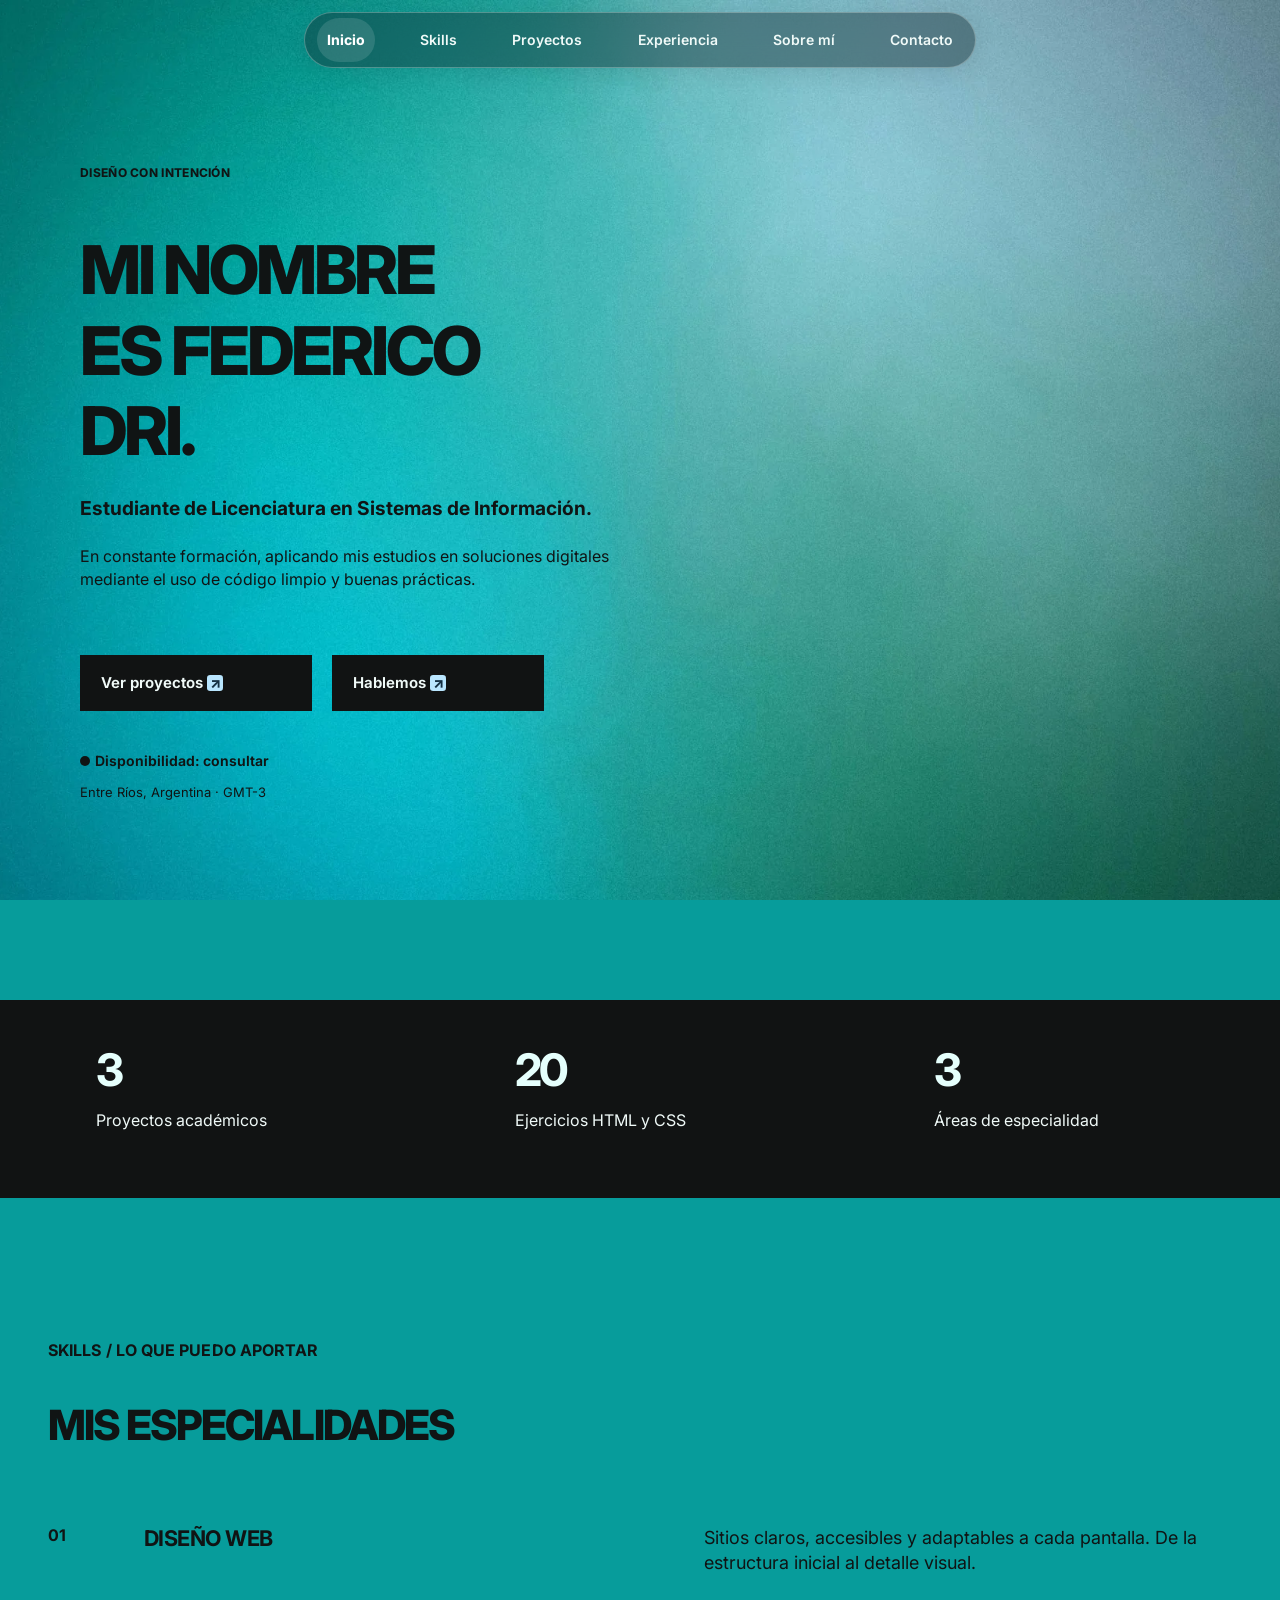
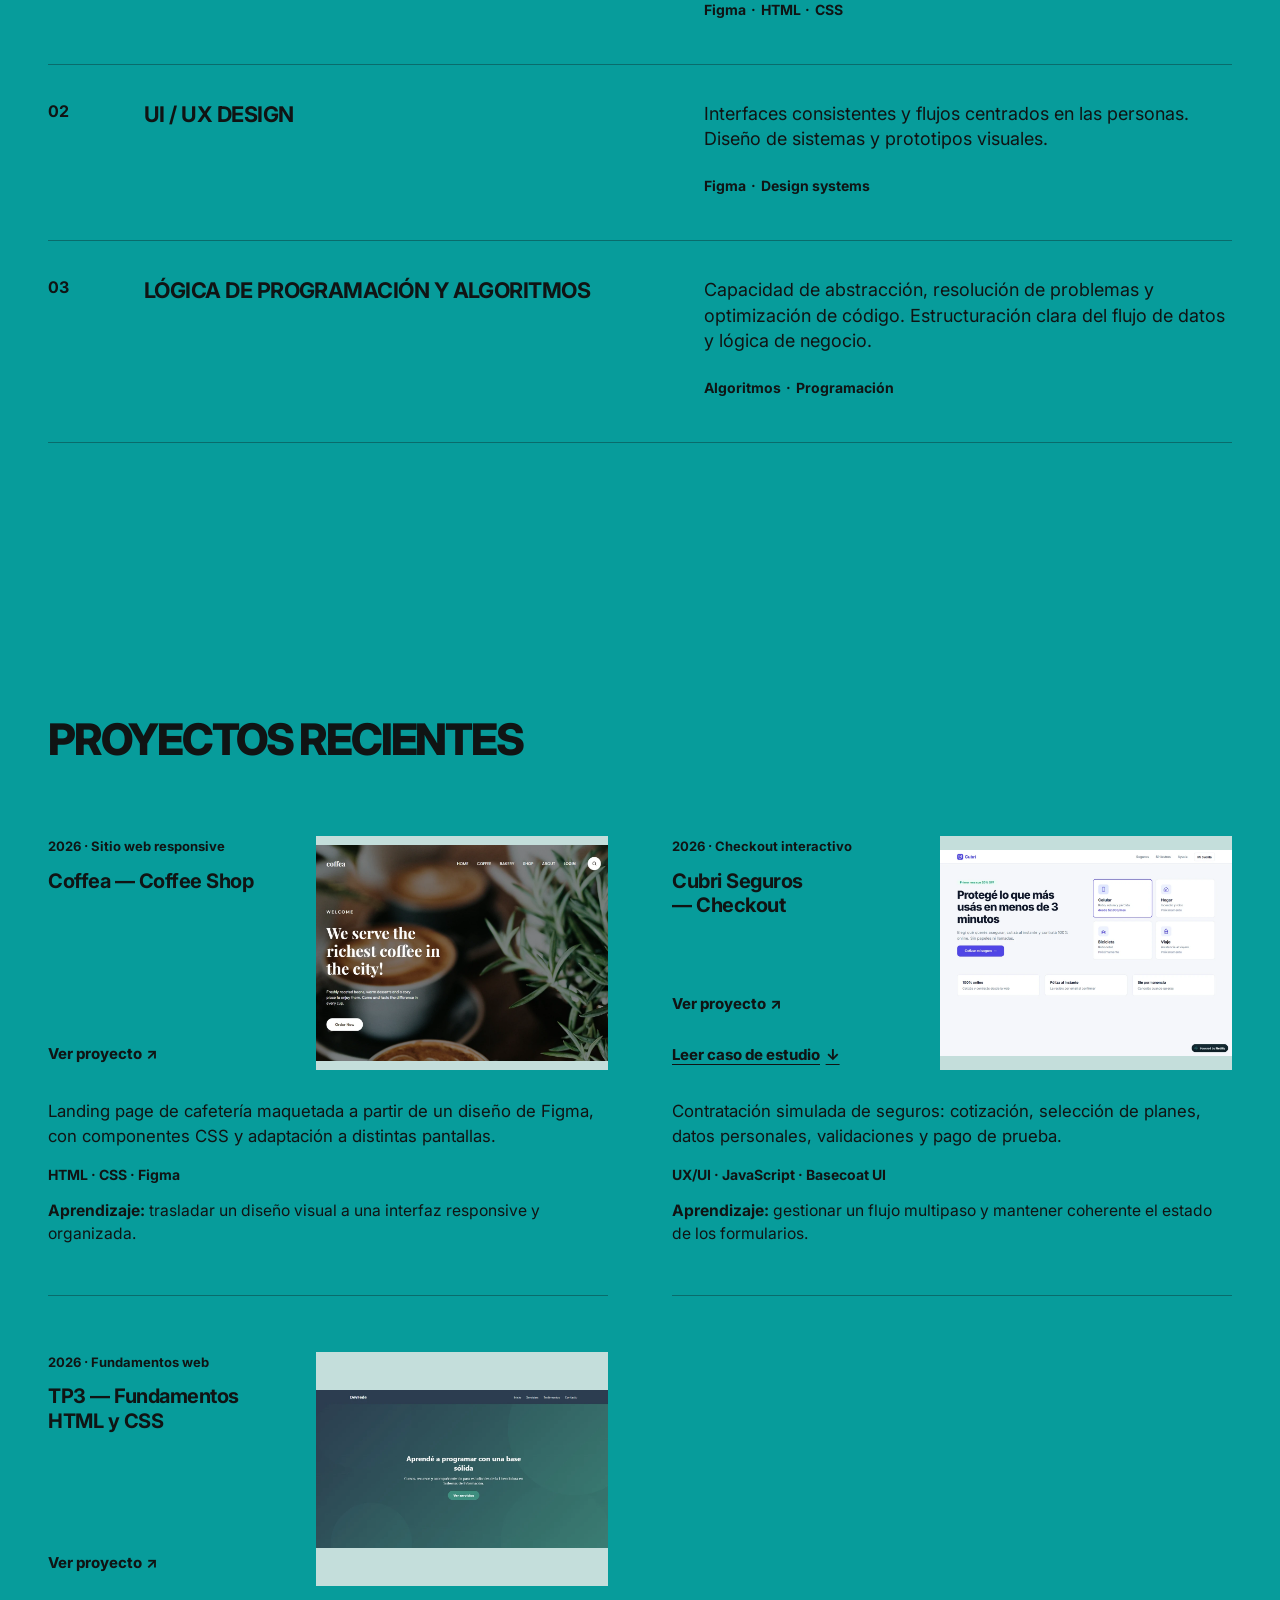
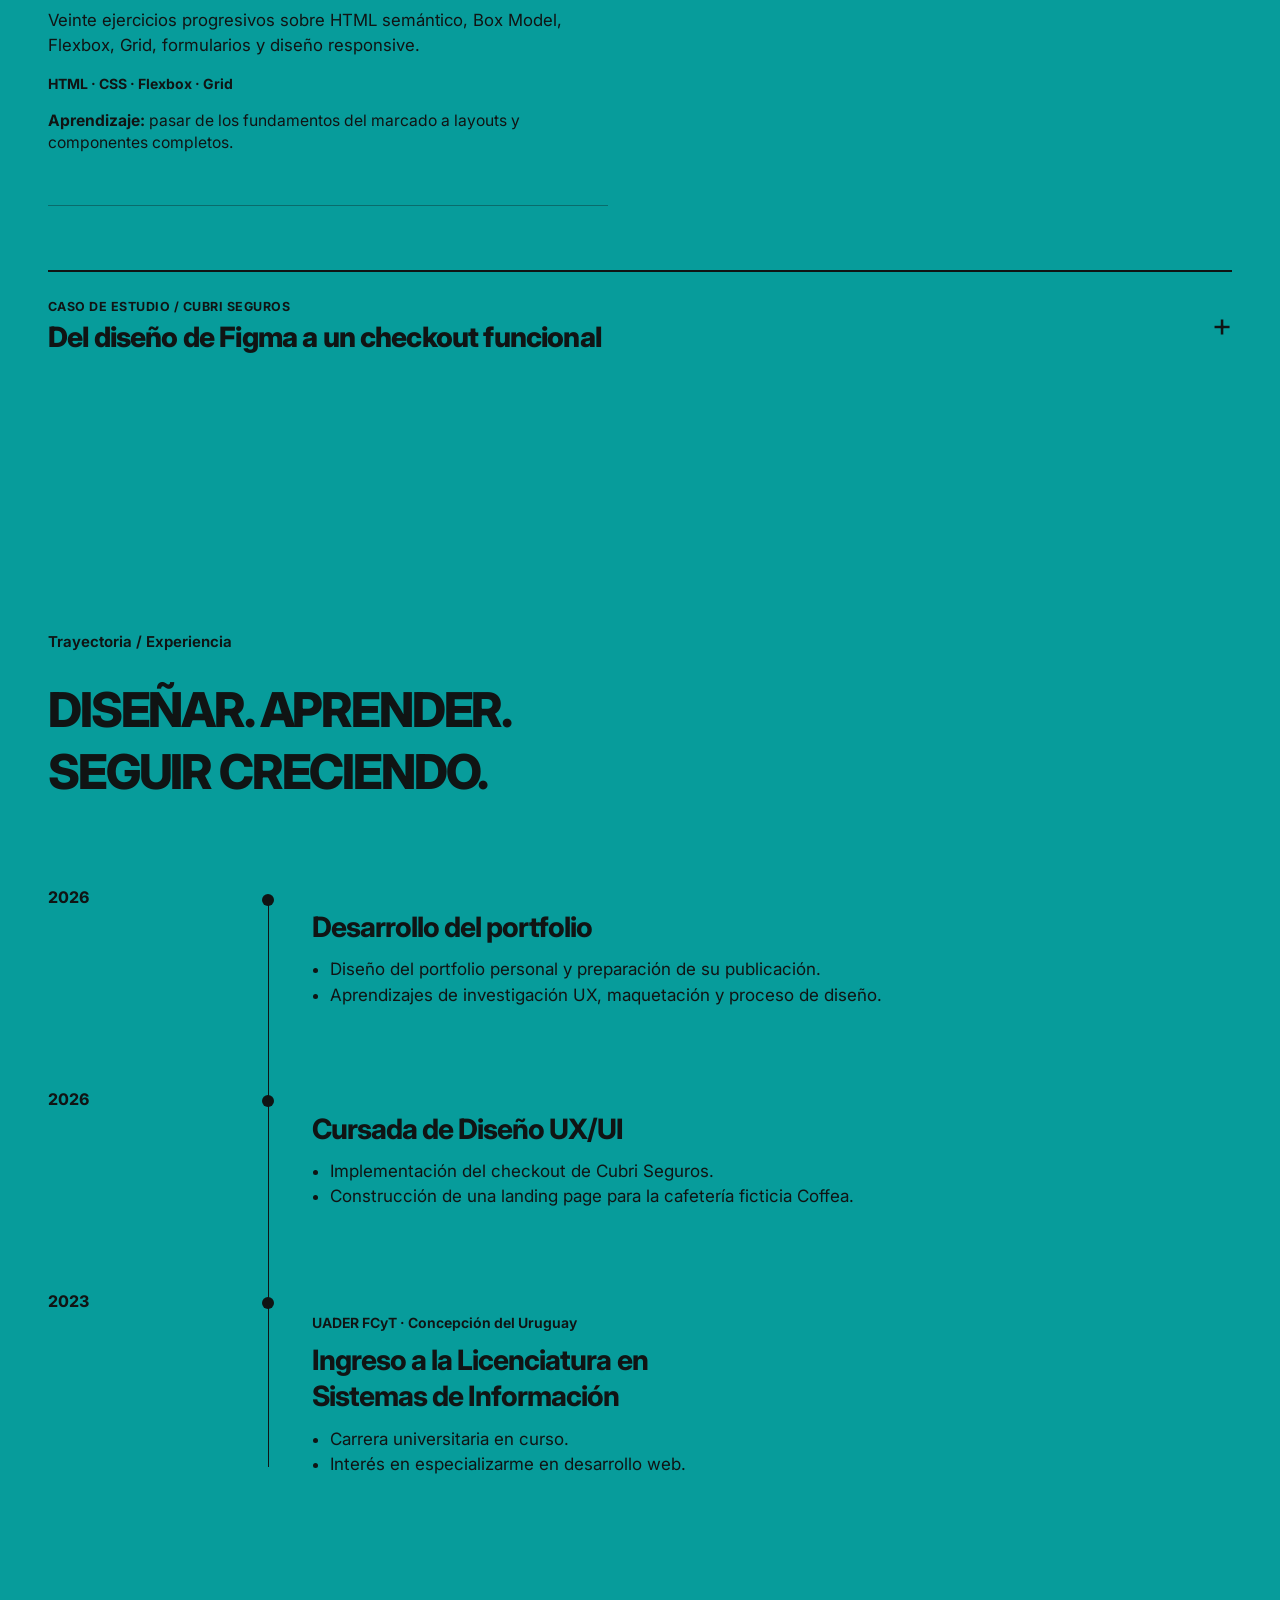
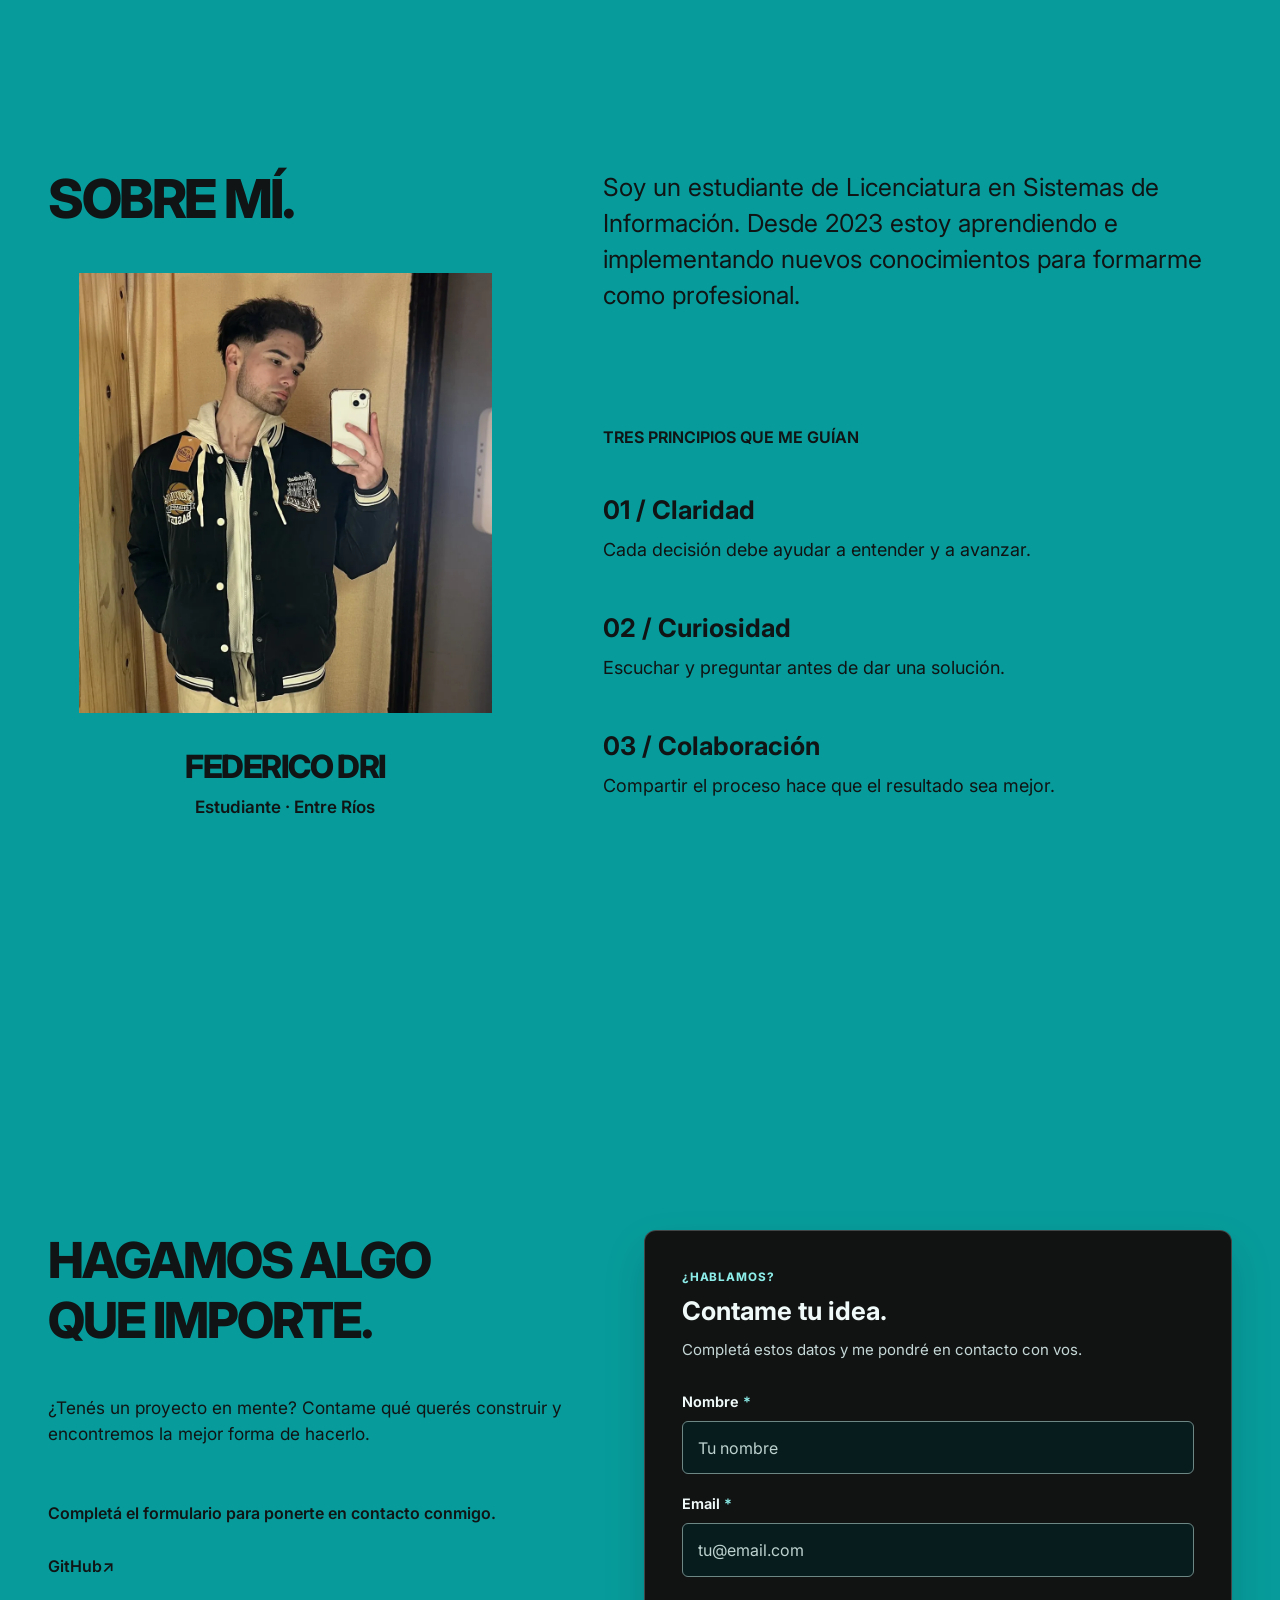
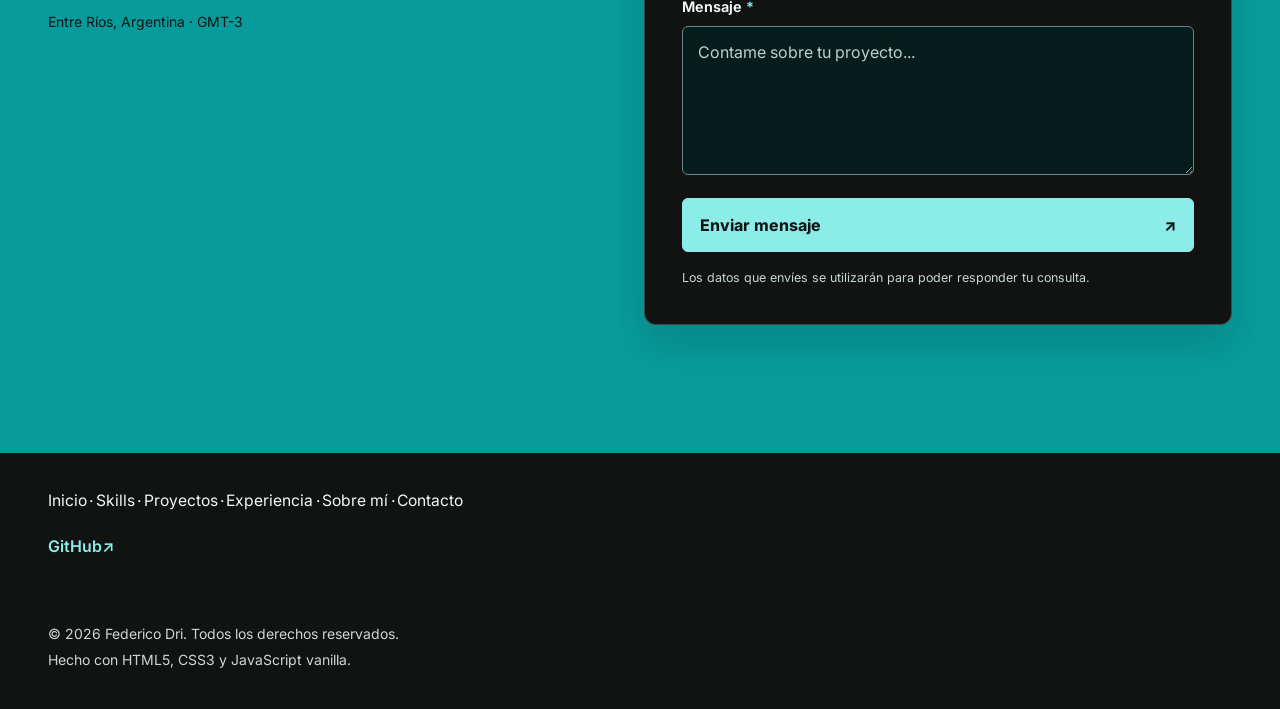
==== commit 37f382d1: "actualización menor de textos de contacto" ====
--- a/index.html
+++ b/index.html
@@ -367,7 +367,7 @@
           <p class="eyebrow contact-eyebrow">Contacto / Construyamos juntos</p>
           <h2 id="titulo-contacto" class="contact-heading">Hagamos algo<br>que importe.</h2>
           <p class="contact-description">¿Tenés un proyecto en mente? Contame qué querés construir y encontremos la mejor forma de hacerlo.</p>
-          <p class="contact-invitation">Escribime desde el formulario. Voy a responderte cuando pueda.</p>
+          <p class="contact-invitation">Completá el formulario para ponerte en contacto conmigo.</p>
           <ul class="contact-socials" aria-label="Redes de contacto">
             <li><a href="https://github.com/FedeD19" target="_blank" rel="noopener noreferrer">GitHub <span aria-hidden="true">↗</span><span class="visually-hidden"> (abre una pestaña nueva)</span></a></li>
           </ul>
@@ -417,7 +417,7 @@
               <p>Gracias por escribirme. Recibí tu mensaje y voy a responderte cuando pueda.</p>
               <button class="contact-form__again" type="button" id="contacto-otro-mensaje">Escribir otro mensaje <span aria-hidden="true">↗</span></button>
             </div>
-            <p class="contact-form__privacy">Los datos que envíes se utilizarán para poder responder tu consulta. El formulario se procesa mediante Netlify.</p>
+            <p class="contact-form__privacy">Los datos que envíes se utilizarán para poder responder tu consulta.</p>
           </form>
         </div>
       </div>
